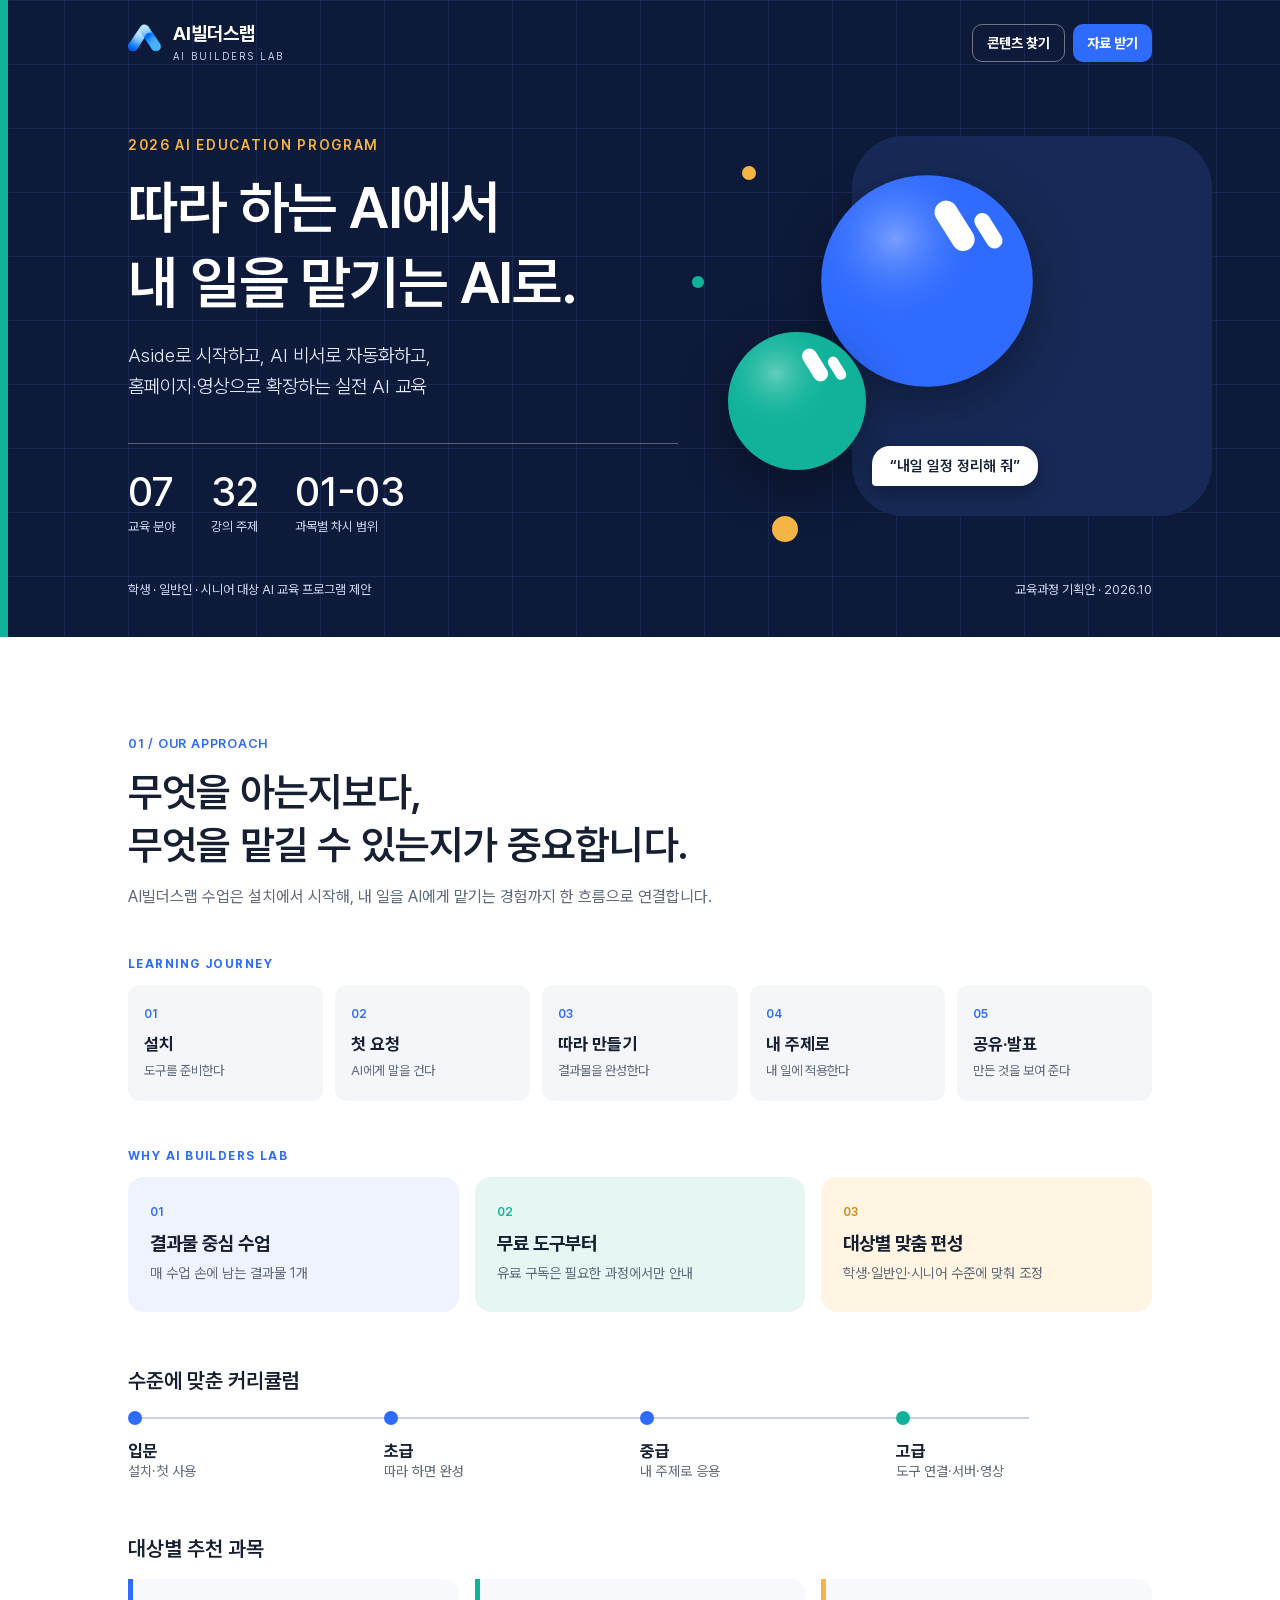
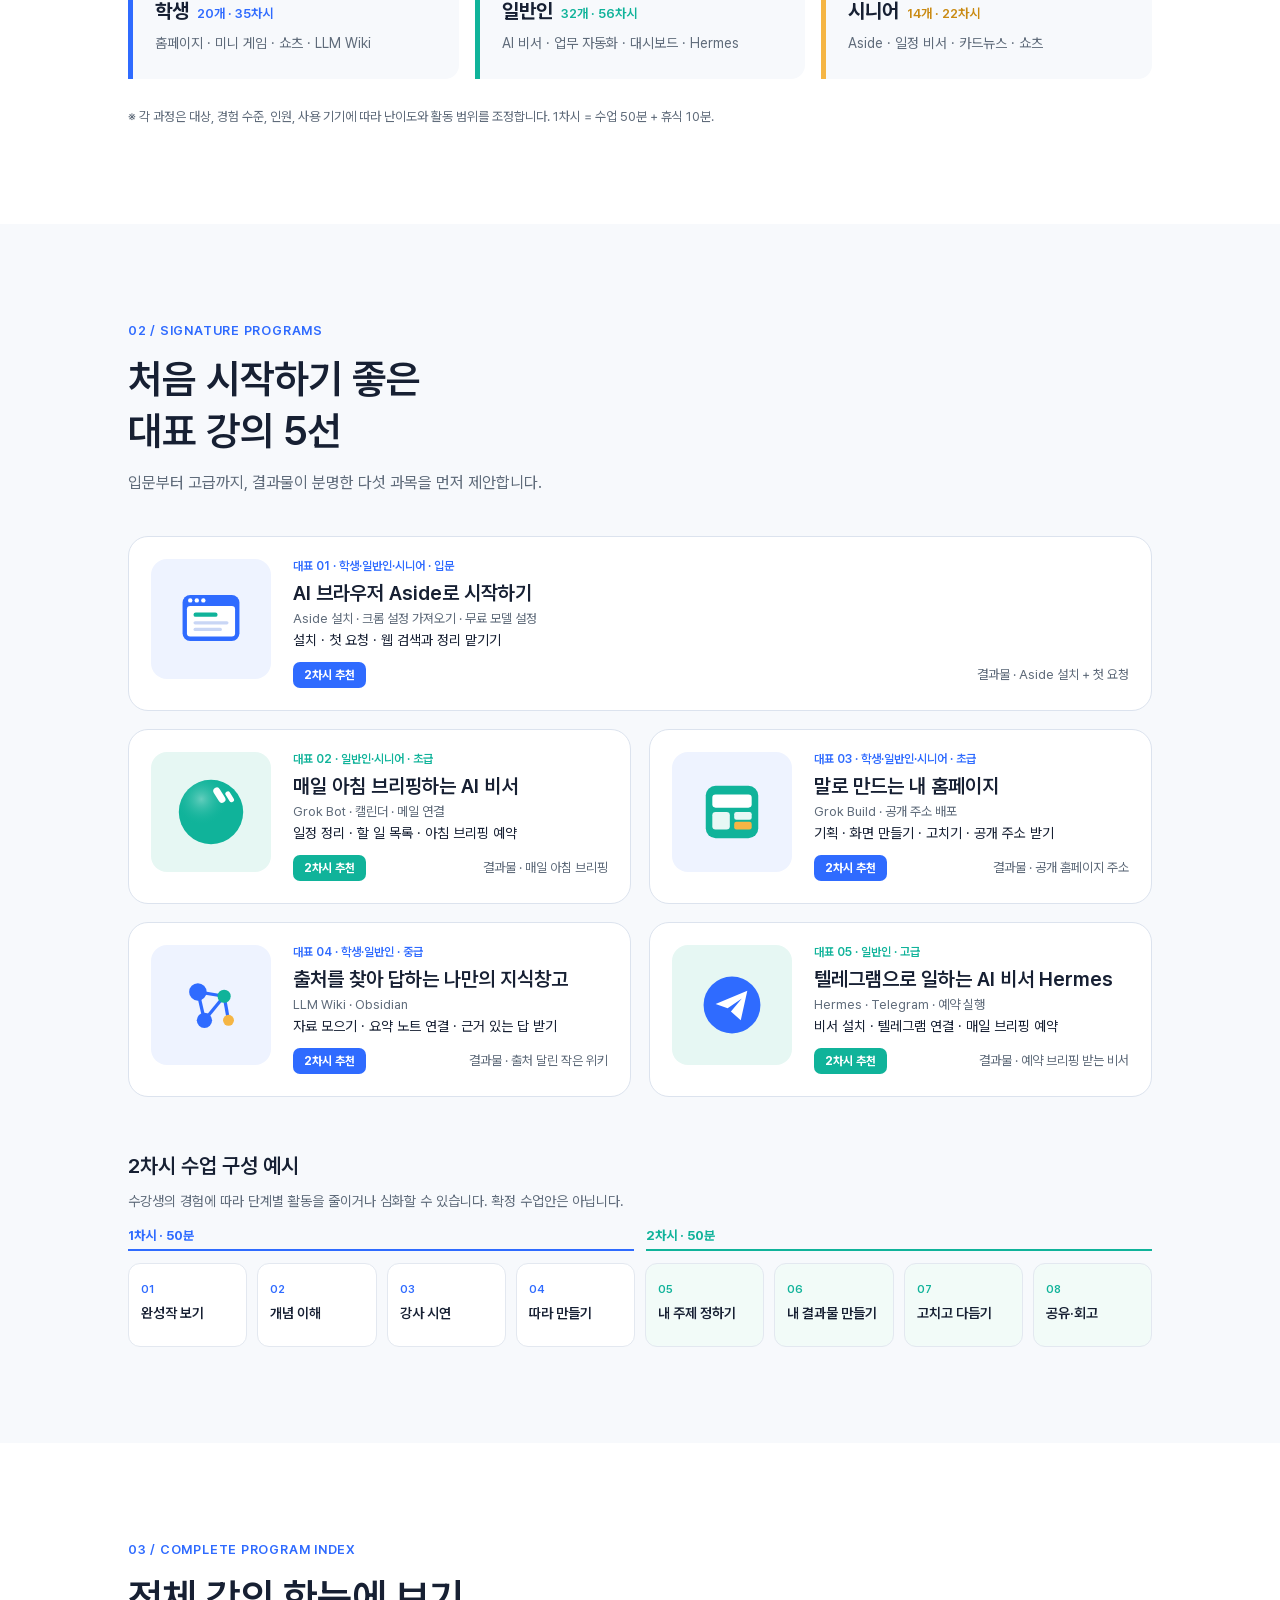
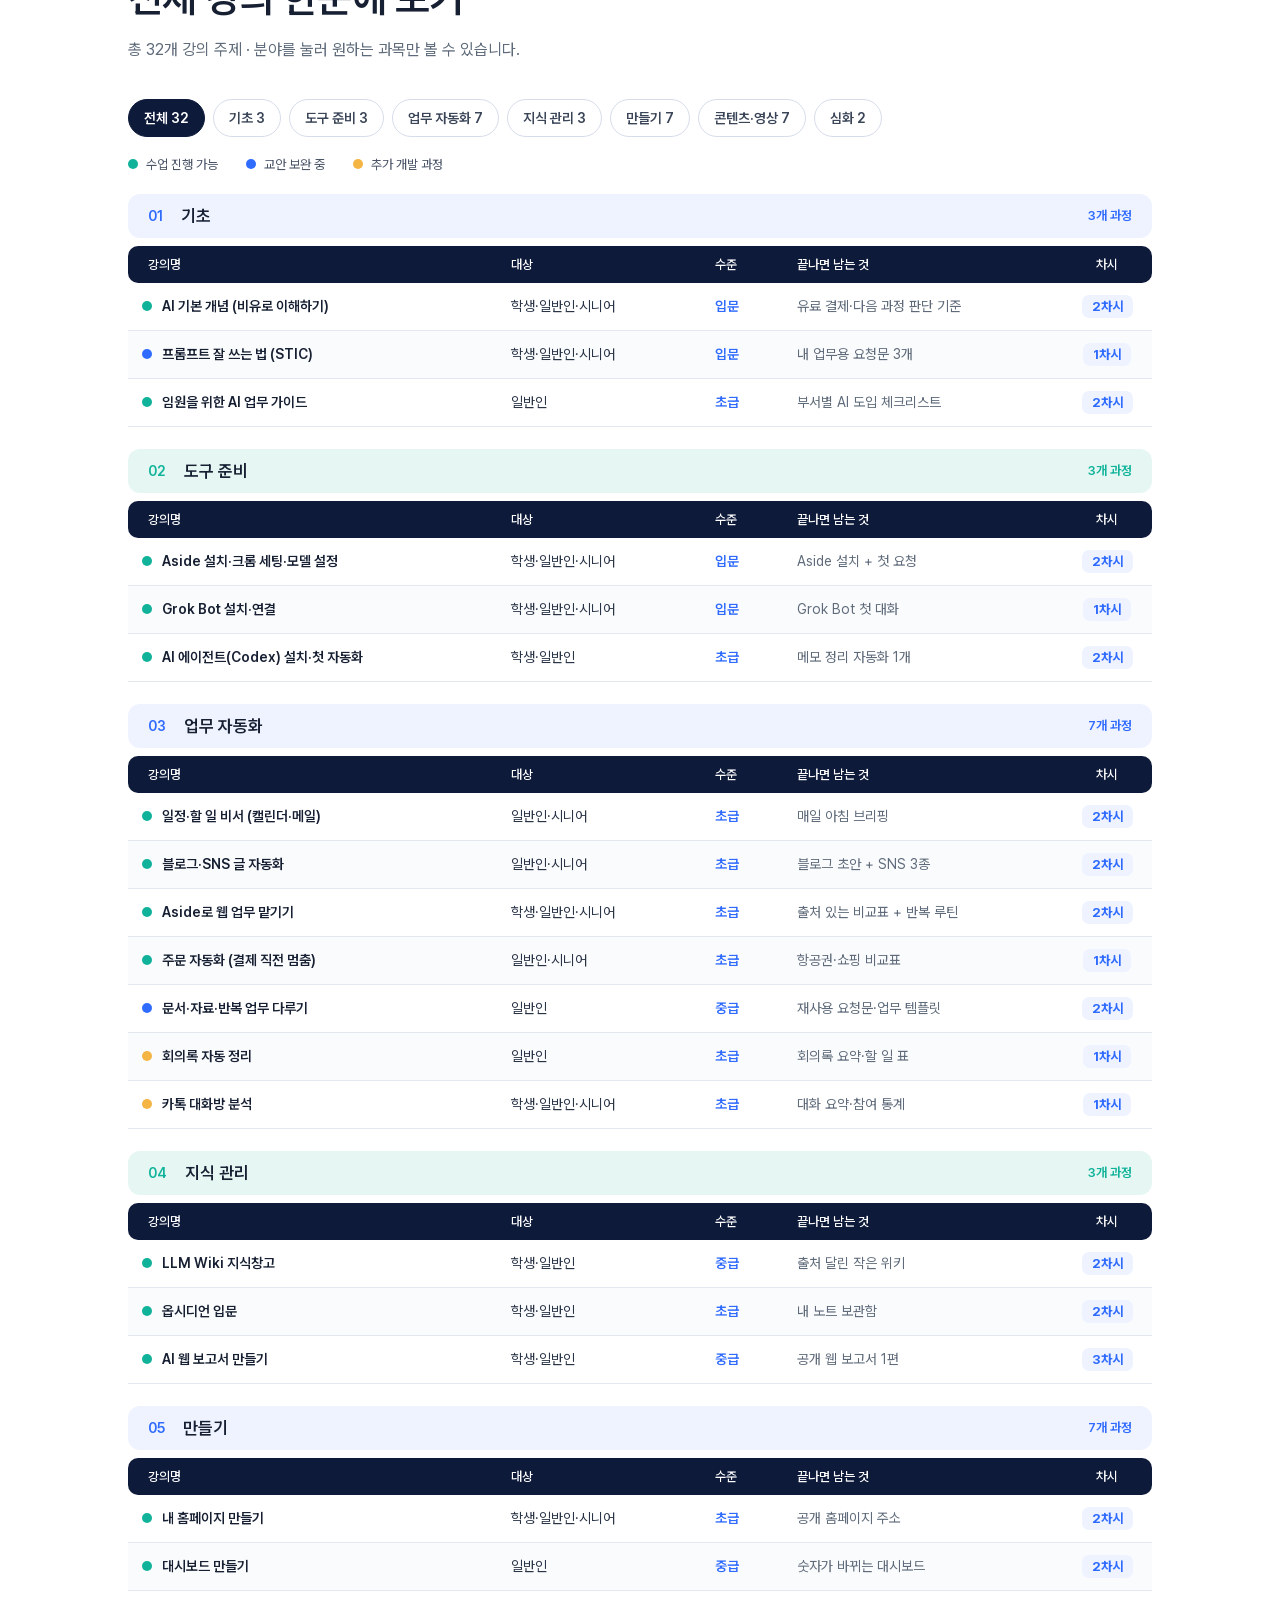
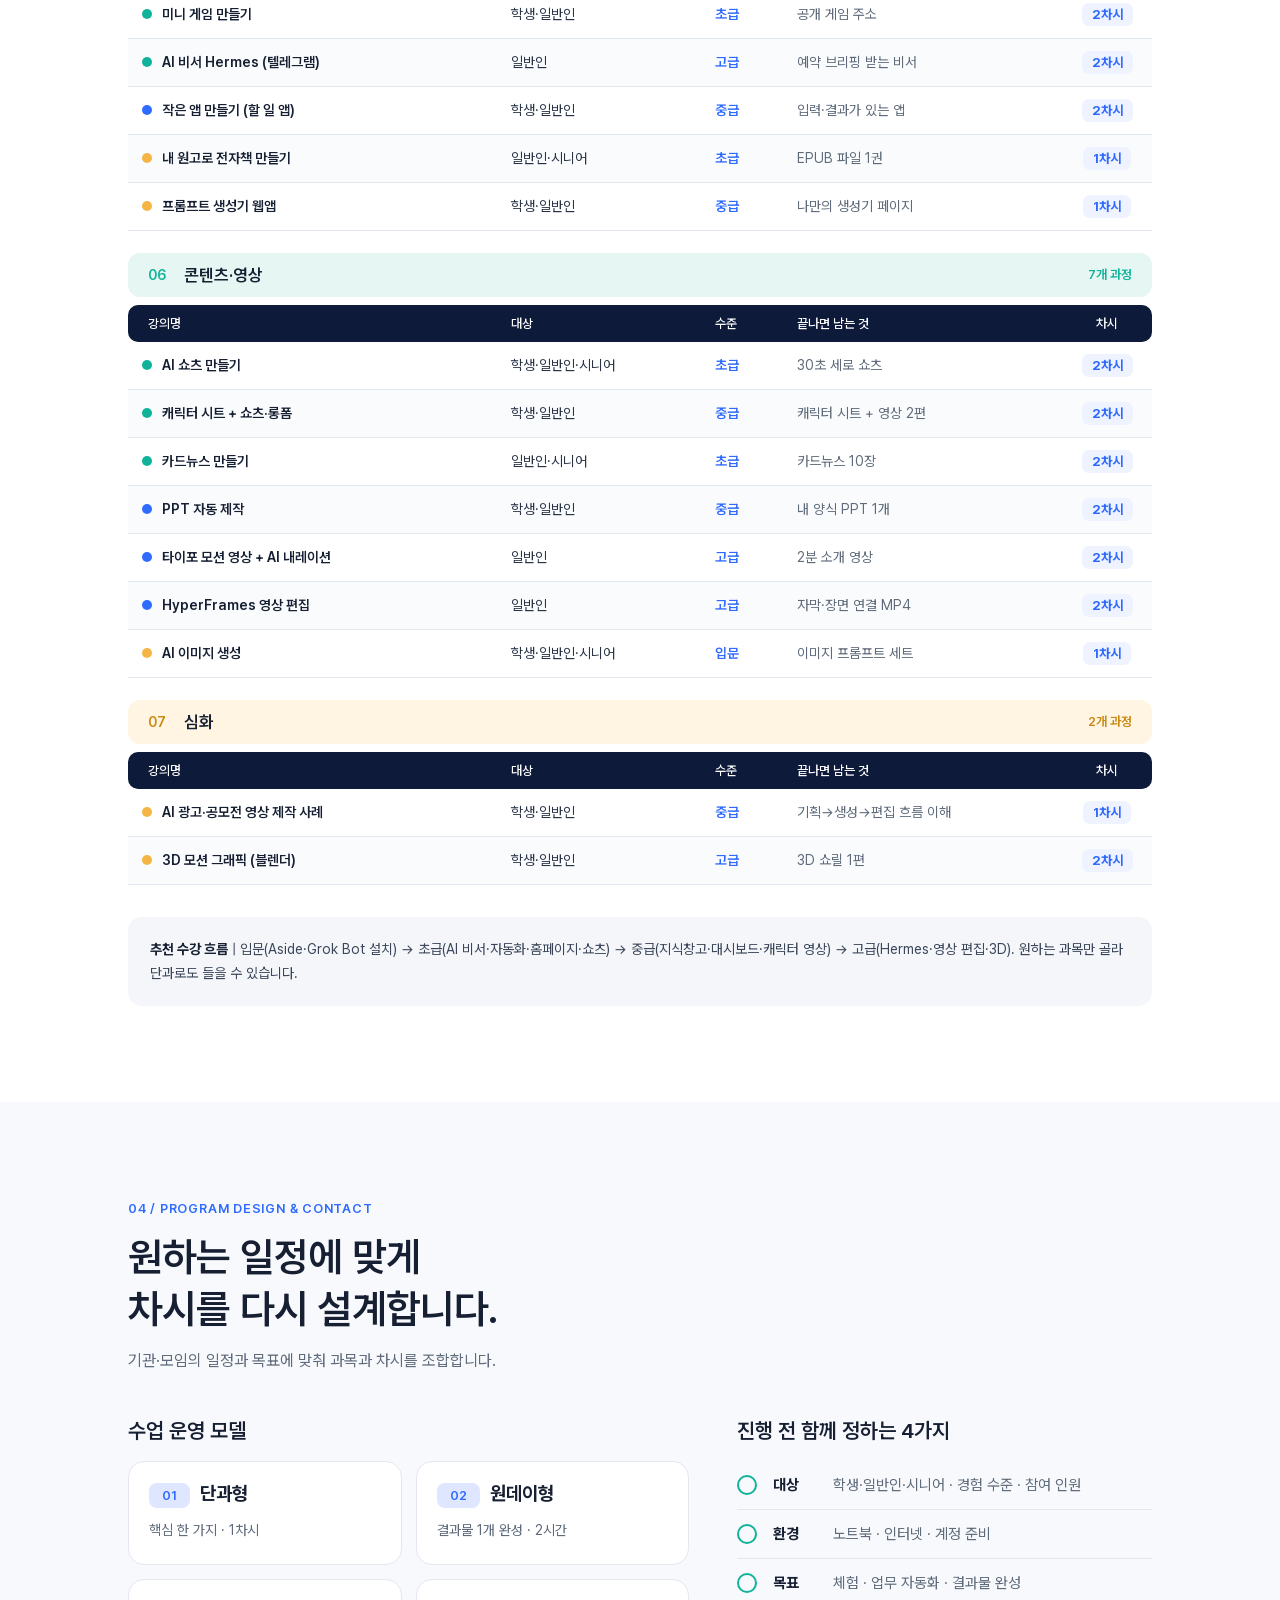
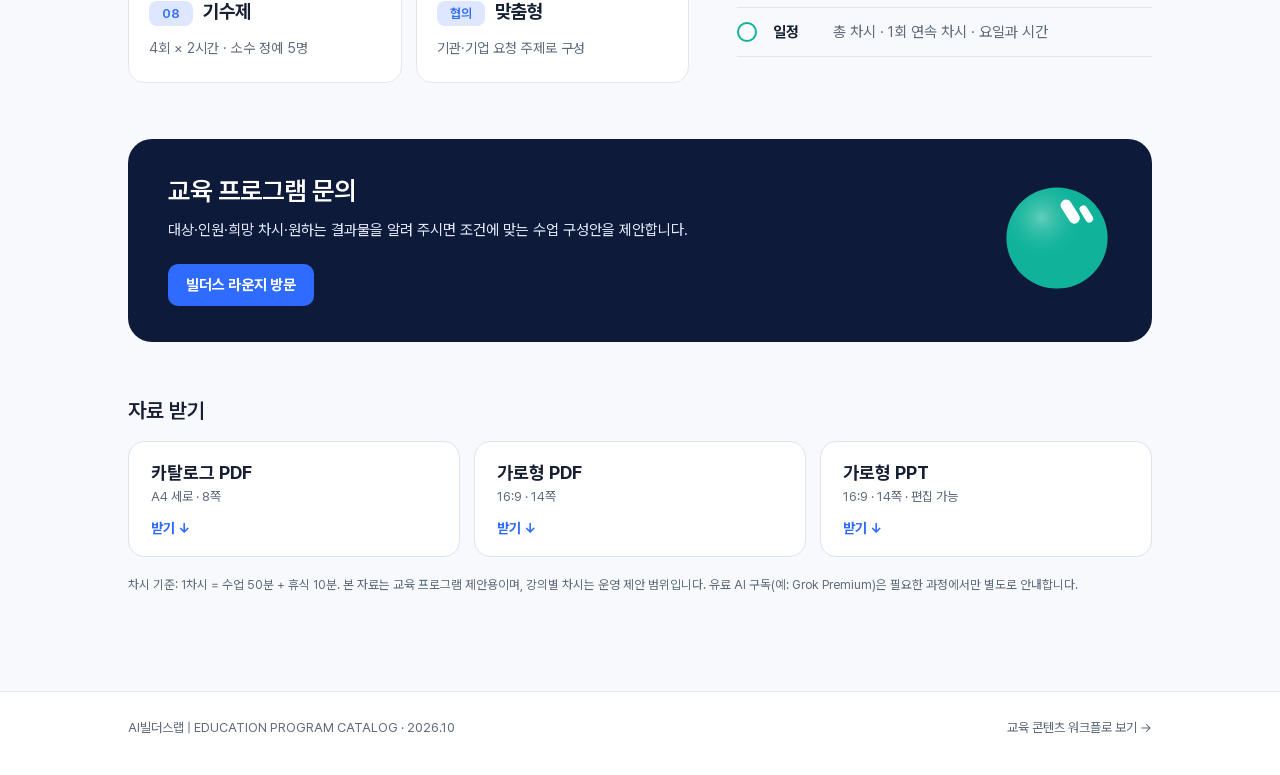
==== catalog/index.html @ ea2b7819 "카탈로그 반응형 페이지와 PDF·PPT 받기 추가" ====
<!doctype html><html lang="ko"><head><meta charset="utf-8"><meta name="viewport" content="width=device-width,initial-scale=1">
<title>AI빌더스랩 교육 프로그램 카탈로그</title>
<meta name="description" content="학생·일반인·시니어 대상 AI 교육 32개 과목. Aside, AI 비서, 업무 자동화, 홈페이지, 영상까지 AI빌더스랩 교육 프로그램을 소개합니다.">
<meta property="og:title" content="AI빌더스랩 교육 프로그램 카탈로그"><meta property="og:description" content="따라 하는 AI에서 내 일을 맡기는 AI로. 32개 강의 주제를 한눈에.">
<meta name="theme-color" content="#0E1A3A"><link rel="stylesheet" href="../fonts/pretendard.css"><style>
:root{--navy:#0E1A3A;--navy2:#172A57;--blue:#2F6BFF;--mint:#10B39A;--yellow:#F5B544;--ink:#172033;--gray:#5F6B7A;--line:#E3E8F0;--bbg:#EEF3FF;--mbg:#E6F7F3;--ybg:#FFF5E2}
*{box-sizing:border-box;margin:0;padding:0}
html{scroll-behavior:smooth}
body{font-family:"Pretendard Variable",Pretendard,-apple-system,sans-serif;color:var(--ink);background:#fff;word-break:keep-all;-webkit-font-smoothing:antialiased}
a{color:inherit;text-decoration:none}ol,ul{list-style:none}
.wrap{max-width:1080px;margin:0 auto;padding:0 28px}
.tbtn{display:inline-flex;align-items:center;height:42px;padding:0 18px;border-radius:10px;background:var(--blue);color:#fff;font-weight:700;font-size:15px;white-space:nowrap}
.tbtn:hover{filter:brightness(1.08)}.tbtn.ghost{background:transparent;border:1px solid rgba(255,255,255,.4)}
/* hero */
.hero{position:relative;overflow:hidden;background:var(--navy);color:#fff;padding:0 0 40px}
.grid-bg{position:absolute;inset:0;background-image:linear-gradient(rgba(80,110,200,.16) 1px,transparent 1px),linear-gradient(90deg,rgba(80,110,200,.16) 1px,transparent 1px);background-size:64px 64px}
.stripe{position:absolute;left:0;top:0;bottom:0;width:8px;background:var(--mint)}
.top{position:relative;max-width:1080px;margin:0 auto;padding:22px 28px;display:flex;justify-content:space-between;align-items:center;gap:12px}
.brand{display:flex;align-items:center;gap:12px}.brand img{height:38px}.brand b{display:block;font-size:19px}.brand small{font-size:10px;letter-spacing:.2em;color:#C8D3F0}
.top-r{display:flex;gap:8px}.top .tbtn{height:38px;font-size:14px;padding:0 14px}
.hero-in{position:relative;max-width:1080px;margin:0 auto;padding:40px 28px 0;display:grid;grid-template-columns:1.1fr .9fr;align-items:center;gap:24px}
.eyebrow{color:var(--yellow);font-size:14px;letter-spacing:.12em;font-weight:600}
.hero h1{font-size:clamp(34px,5.2vw,58px);font-weight:600;line-height:1.28;margin:18px 0 20px;letter-spacing:-.02em}
.sub{font-size:clamp(16px,1.8vw,19px);line-height:1.65;color:#E3E9FA;font-weight:300}
.stats{display:grid;grid-template-columns:repeat(3,auto);gap:36px;margin-top:40px;padding-top:24px;border-top:1px solid rgba(255,255,255,.3);justify-content:start}
.stats b{display:block;font-size:clamp(28px,3.4vw,40px);font-weight:500}.stats span{font-size:13px;color:#C8D3F0}
.art{position:relative;height:420px}
.art .panel{position:absolute;right:-60px;top:10px;width:360px;height:380px;border-radius:52px;background:var(--navy2)}
.bot{position:absolute;filter:drop-shadow(0 16px 24px rgba(0,0,0,.35));animation:float 6s ease-in-out infinite}
.b1{left:110px;top:40px}.b1 svg{width:230px;height:230px}.b2{left:20px;top:200px;animation-delay:-3s}.b2 svg{width:150px;height:150px}
@keyframes float{50%{transform:translateY(-12px)}}
.chat{position:absolute;left:170px;top:320px;background:#fff;color:var(--ink);font-weight:600;font-size:15px;padding:11px 18px;border-radius:18px 18px 18px 4px;box-shadow:0 8px 20px rgba(0,0,0,.3)}
.dot{position:absolute;border-radius:50%}.d1{width:14px;height:14px;background:var(--yellow);left:40px;top:40px}.d2{width:26px;height:26px;background:var(--yellow);left:70px;top:390px}.d3{width:12px;height:12px;background:var(--mint);left:-10px;top:150px}
.hero-foot{position:relative;max-width:1080px;margin:36px auto 0;padding:0 28px;font-size:13px;color:#C8D3F0;display:flex;justify-content:space-between;gap:12px;flex-wrap:wrap}
/* sections */
.sec{padding:96px 0}.sec.alt{background:#F7F9FC}
.kick{font-size:13px;color:var(--blue);font-weight:600;letter-spacing:.06em}
.sec h2{font-size:clamp(28px,3.6vw,40px);font-weight:600;line-height:1.32;margin:14px 0 12px;letter-spacing:-.02em}
.lead{font-size:16px;color:var(--gray);line-height:1.6}.lead.sm{font-size:14px;margin:-6px 0 16px}
.label{font-size:12px;color:var(--blue);letter-spacing:.12em;font-weight:700;margin:48px 0 14px}
.h3{font-size:21px;font-weight:600;margin:56px 0 18px}.h3.first{margin-top:0}
.note{font-size:13px;color:var(--gray);margin-top:28px;line-height:1.6}
.steps{display:grid;grid-template-columns:repeat(5,1fr);gap:12px}
.steps li{background:#F4F6FA;border-radius:12px;padding:18px 16px 22px}.steps em{font-style:normal;font-size:12px;color:var(--blue);font-weight:600}
.steps b{display:block;font-size:17px;margin:12px 0 6px}.steps span{font-size:13px;color:var(--gray)}
.whys{display:grid;grid-template-columns:repeat(3,1fr);gap:16px}
.why{border-radius:16px;padding:24px 22px 30px}.why.blue{background:var(--bbg)}.why.mint{background:var(--mbg)}.why.yellow{background:var(--ybg)}
.why em{font-style:normal;font-size:12px;color:var(--blue);font-weight:600}.why.mint em{color:var(--mint)}.why.yellow em{color:#C98A12}
.why b{display:block;font-size:19px;margin:12px 0 8px}.why span{font-size:14px;color:var(--gray)}
.levels{position:relative;display:grid;grid-template-columns:repeat(4,1fr)}
.levels:before{content:"";position:absolute;left:6px;right:12%;top:6px;height:2px;background:#C7D3EE}
.levels li{position:relative}.levels i{display:block;width:14px;height:14px;border-radius:50%;background:var(--blue);margin-bottom:16px}
.levels li:last-child i{background:var(--mint)}.levels b{display:block;font-size:17px}.levels span{font-size:14px;color:var(--gray)}
.auds{display:grid;grid-template-columns:repeat(3,1fr);gap:16px}
.aud{border-left:5px solid var(--blue);background:#F7F9FC;border-radius:0 14px 14px 0;padding:20px 22px 24px}.aud.mint{border-color:var(--mint)}.aud.yellow{border-color:var(--yellow)}
.aud b{font-size:20px}.aud em{font-style:normal;font-size:13px;color:var(--blue);margin-left:8px;font-weight:600}.aud.mint em{color:var(--mint)}.aud.yellow em{color:#C98A12}
.aud span{display:block;font-size:14px;color:var(--gray);margin-top:10px;line-height:1.55}
.cards{display:grid;grid-template-columns:1fr 1fr;gap:18px;margin-top:40px}
.card{display:flex;gap:22px;background:#fff;border:1px solid #DCE3EE;border-radius:20px;padding:22px}
.card:first-child{grid-column:1/-1}
.ic{flex:0 0 120px;height:120px;border-radius:16px;display:flex;align-items:center;justify-content:center}.ic.blue{background:var(--bbg)}.ic.mint{background:var(--mbg)}
.ic svg{width:70px;height:70px}.cb{flex:1;display:flex;flex-direction:column;min-width:0}
.meta{font-size:12px;color:var(--blue);font-weight:600}.meta.mint{color:var(--mint)}
.card h3{font-size:20px;font-weight:600;margin:8px 0 6px}.tools{font-size:13px;color:var(--gray)}.line{font-size:14px;margin:6px 0 14px}
.cfoot{margin-top:auto;display:flex;justify-content:space-between;align-items:center;gap:10px;flex-wrap:wrap}
.badge{color:#fff;font-size:12px;font-weight:700;padding:6px 11px;border-radius:7px;background:var(--blue)}.badge.mint{background:var(--mint)}.out{font-size:13px;color:var(--gray)}
.halves{display:grid;grid-template-columns:1fr 1fr;gap:12px;margin-bottom:12px}
.halves span{font-size:13px;font-weight:700;color:var(--blue);border-bottom:2px solid var(--blue);padding-bottom:6px}.halves span+span{color:var(--mint);border-color:var(--mint)}
.tiles{display:grid;grid-template-columns:repeat(8,1fr);gap:10px}
.tiles li{background:#fff;border:1px solid var(--line);border-radius:12px;padding:14px 12px;min-height:84px}.tiles li.t2{background:#F2FBF8}
.tiles em{font-style:normal;font-size:11px;color:var(--blue);font-weight:600}.tiles .t2 em{color:var(--mint)}.tiles b{display:block;font-size:14px;margin-top:8px;font-weight:600}
.chips{display:flex;flex-wrap:wrap;gap:8px;margin-top:36px}
.chip{font:inherit;font-size:14px;font-weight:600;height:38px;padding:0 15px;border-radius:999px;border:1px solid #D6DDEA;background:#fff;color:#3A4558;cursor:pointer}
.chip.on{background:var(--navy);border-color:var(--navy);color:#fff}.chip:focus-visible,.tbtn:focus-visible{outline:3px solid var(--mint);outline-offset:2px}
.legend{display:flex;flex-wrap:wrap;gap:8px 28px;font-size:13px;color:#4B5568;margin:20px 0 4px}.legend span{display:flex;align-items:center;gap:8px}
.d{display:inline-block;width:10px;height:10px;border-radius:50%;flex:none}.d.mint{background:var(--mint)}.d.blue{background:var(--blue)}.d.yellow{background:var(--yellow)}
.block{margin-top:22px}.block[hidden]{display:none}
.area{display:flex;align-items:center;gap:18px;border-radius:12px;padding:12px 20px;font-size:17px}
.area.blue{background:var(--bbg)}.area.mint{background:var(--mbg)}.area.yellow{background:var(--ybg)}
.area em{font-style:normal;color:var(--blue);font-size:14px;font-weight:600}.area.mint em{color:var(--mint)}.area.yellow em{color:#C98A12}
.area b{font-weight:600}.area span{margin-left:auto;font-size:13px;color:var(--blue);font-weight:600}.area.mint span{color:var(--mint)}.area.yellow span{color:#C98A12}
table{width:100%;border-collapse:separate;border-spacing:0;margin-top:8px;font-size:14px}
th{background:var(--navy);color:#fff;font-weight:500;text-align:left;padding:11px 14px;font-size:13px}
th:first-child{border-radius:10px 0 0 10px;padding-left:20px;width:36%}th:nth-child(2){width:20%}th:nth-child(3){width:8%}th:last-child{border-radius:0 10px 10px 0}
td{padding:12px 14px;border-bottom:1px solid var(--line);color:#2A3447;vertical-align:middle}
tbody tr:nth-child(even) td{background:#FAFBFD}
td.nm{font-weight:600;color:var(--ink)}td.nm .d{margin-right:10px}td.lvl{color:var(--blue);font-weight:600}td.o{color:var(--gray)}
th.n,td.n{text-align:center;width:90px}td.n span{display:inline-block;padding:4px 10px;border-radius:7px;background:var(--bbg);color:var(--blue);font-weight:700;font-size:13px;white-space:nowrap}
.flowbox{margin-top:32px;background:#F4F6FA;border-radius:14px;padding:20px 22px;font-size:14px;line-height:1.75;color:#3A4558}.flowbox b{color:var(--ink)}
.two{display:grid;grid-template-columns:1.15fr .85fr;gap:48px;margin-top:44px}
.models{display:grid;grid-template-columns:1fr 1fr;gap:14px}
.model{background:#fff;border:1px solid var(--line);border-radius:16px;padding:20px 20px 26px}.model b{font-size:19px;margin-left:10px}
.pill{display:inline-block;background:#DEE7FF;color:var(--blue);font-size:13px;font-weight:600;padding:5px 13px;border-radius:8px}.model p{font-size:14px;color:var(--gray);margin-top:14px}
.checks li{display:flex;align-items:center;gap:16px;padding:14px 0;border-bottom:1px solid var(--line);font-size:15px}
.checks i{flex:none;width:20px;height:20px;border-radius:50%;border:2.5px solid var(--mint)}.checks b{flex:none;width:44px}.checks span{color:var(--gray)}
.contact{position:relative;margin-top:56px;background:var(--navy);color:#fff;border-radius:24px;padding:36px 40px;display:flex;justify-content:space-between;align-items:center;gap:24px}
.contact h3{font-size:26px;font-weight:600}.contact p{font-size:15px;margin:12px 0 22px;color:#E3E9FA;max-width:560px;line-height:1.6}
.cta{display:flex;gap:10px;flex-wrap:wrap}.cbot svg{width:110px;height:110px}
.fine{font-size:12.5px;color:var(--gray);margin-top:18px;line-height:1.6}
.dls{display:grid;grid-template-columns:repeat(3,1fr);gap:14px}
.dl{display:flex;flex-direction:column;gap:6px;background:#fff;border:1px solid #DCE3EE;border-radius:16px;padding:20px 22px}
.dl:hover{border-color:var(--blue);box-shadow:0 6px 18px rgba(47,107,255,.12)}.dl:focus-visible{outline:3px solid var(--mint);outline-offset:2px}
.dl b{font-size:18px}.dl span{font-size:13px;color:var(--gray)}.dl i{font-style:normal;margin-top:10px;font-size:14px;font-weight:700;color:var(--blue)}
.foot{padding:28px 0 40px;border-top:1px solid var(--line);font-size:13px;color:var(--gray)}.foot .wrap{display:flex;justify-content:space-between;gap:12px;flex-wrap:wrap}
@media(max-width:960px){.hero-in{grid-template-columns:1fr}.art{height:300px;max-width:440px;margin:0 auto;width:100%}
.art .panel{right:-20px;width:300px;height:290px}.b1{left:150px;top:10px}.b1 svg{width:180px;height:180px}.b2{left:50px;top:130px}.b2 svg{width:120px;height:120px}.chat{left:150px;top:240px}
.d2{top:270px}.tiles{grid-template-columns:repeat(4,1fr)}.halves{display:none}.two{grid-template-columns:1fr}.steps{grid-template-columns:repeat(3,1fr)}}
@media(max-width:760px){.wrap,.top,.hero-in,.hero-foot{padding-left:20px;padding-right:20px}.sec{padding:64px 0}
.cards,.whys,.auds,.dls{grid-template-columns:1fr}.card{flex-direction:column}.ic{flex-basis:auto;height:110px}
.steps{grid-template-columns:1fr 1fr}.levels{grid-template-columns:1fr 1fr;row-gap:24px}.levels:before{display:none}
.stats{gap:22px}.models{grid-template-columns:1fr}
thead{display:none}table,tbody,tr,td{display:block;width:100%}tr{border:1px solid var(--line);border-radius:12px;padding:12px 14px;margin-top:10px;background:#fff}
tbody tr:nth-child(even) td{background:transparent}td{border:0;padding:3px 0;font-size:14px}td.nm{font-size:16px;padding-bottom:6px}
td[data-k]:before{content:attr(data-k);display:inline-block;width:52px;color:#8B95A5;font-size:12px;font-weight:500}
td.n{text-align:left;width:auto;padding-top:8px}.contact{flex-direction:column;align-items:flex-start;padding:28px 24px}.cbot{display:none}}
@media(max-width:420px){.top-r .ghost{display:none}.brand small{display:none}.steps{grid-template-columns:1fr}.tiles{grid-template-columns:1fr 1fr}.stats{grid-template-columns:repeat(3,auto);gap:16px}
.art{height:260px}.art .panel{width:240px;height:250px}.b1{left:110px}.b1 svg{width:150px;height:150px}.b2{left:20px;top:110px}.b2 svg{width:100px;height:100px}.chat{left:90px;top:210px;font-size:13px}.d2{left:40px;top:240px}}
@media(prefers-reduced-motion:reduce){.bot{animation:none}html{scroll-behavior:auto}}
</style></head><body>
<header class="hero"><div class="grid-bg" aria-hidden="true"></div><div class="stripe"></div>
<nav class="top"><a class="brand" href="../"><img src="bl-symbol.png" alt=""><span><b>AI빌더스랩</b><small>AI BUILDERS LAB</small></span></a>
<div class="top-r"><a class="tbtn ghost" href="../">콘텐츠 찾기</a><a class="tbtn" href="#downloads">자료 받기</a></div></nav>
<div class="hero-in"><div class="hero-txt"><p class="eyebrow">2026 AI EDUCATION PROGRAM</p>
<h1>따라 하는 AI에서<br>내 일을 맡기는 AI로.</h1>
<p class="sub">Aside로 시작하고, AI 비서로 자동화하고,<br>홈페이지·영상으로 확장하는 실전 AI 교육</p>
<div class="stats"><div><b>07</b><span>교육 분야</span></div><div><b>32</b><span>강의 주제</span></div><div><b>01-03</b><span>과목별 차시 범위</span></div></div></div>
<div class="art" aria-hidden="true"><div class="panel"></div><div class="bot b1"><svg class="grok" width="230" height="230" viewBox="0 0 100 100"><defs><radialGradient id="g72061" cx="35%" cy="30%" r="75%"><stop offset="0" stop-color="#fff" stop-opacity=".35"/><stop offset=".55" stop-color="#2F6BFF" stop-opacity="0"/></radialGradient></defs><circle cx="50" cy="50" r="46" fill="#2F6BFF"/><circle cx="50" cy="50" r="46" fill="url(#g72061)"/><rect x="57" y="14" width="10" height="24" rx="5" fill="#fff" transform="rotate(-32 62 26)"/><rect x="73" y="20" width="7" height="17" rx="3.5" fill="#fff" transform="rotate(-32 76 28)"/></svg></div><div class="bot b2"><svg class="grok" width="150" height="150" viewBox="0 0 100 100"><defs><radialGradient id="g60827" cx="35%" cy="30%" r="75%"><stop offset="0" stop-color="#fff" stop-opacity=".35"/><stop offset=".55" stop-color="#10B39A" stop-opacity="0"/></radialGradient></defs><circle cx="50" cy="50" r="46" fill="#10B39A"/><circle cx="50" cy="50" r="46" fill="url(#g60827)"/><rect x="57" y="14" width="10" height="24" rx="5" fill="#fff" transform="rotate(-32 62 26)"/><rect x="73" y="20" width="7" height="17" rx="3.5" fill="#fff" transform="rotate(-32 76 28)"/></svg></div>
<div class="chat">“내일 일정 정리해 줘”</div><span class="dot d1"></span><span class="dot d2"></span><span class="dot d3"></span></div></div>
<p class="hero-foot">학생 · 일반인 · 시니어 대상 AI 교육 프로그램 제안 <span>교육과정 기획안 · 2026.10</span></p></header><main><section class="sec " id="s01"><div class="wrap"><div class="sec-h"><span class="kick">01 / OUR APPROACH</span><h2>무엇을 아는지보다,<br>무엇을 맡길 수 있는지가 중요합니다.</h2><p class="lead">AI빌더스랩 수업은 설치에서 시작해, 내 일을 AI에게 맡기는 경험까지 한 흐름으로 연결합니다.</p></div><p class="label">LEARNING JOURNEY</p><ol class="steps"><li><em>01</em><b>설치</b><span>도구를 준비한다</span></li><li><em>02</em><b>첫 요청</b><span>AI에게 말을 건다</span></li><li><em>03</em><b>따라 만들기</b><span>결과물을 완성한다</span></li><li><em>04</em><b>내 주제로</b><span>내 일에 적용한다</span></li><li><em>05</em><b>공유·발표</b><span>만든 것을 보여 준다</span></li></ol><p class="label">WHY AI BUILDERS LAB</p><div class="whys"><div class="why blue"><em>01</em><b>결과물 중심 수업</b><span>매 수업 손에 남는 결과물 1개</span></div><div class="why mint"><em>02</em><b>무료 도구부터</b><span>유료 구독은 필요한 과정에서만 안내</span></div><div class="why yellow"><em>03</em><b>대상별 맞춤 편성</b><span>학생·일반인·시니어 수준에 맞춰 조정</span></div></div><h3 class="h3">수준에 맞춘 커리큘럼</h3><ol class="levels"><li><i></i><b>입문</b><span>설치·첫 사용</span></li><li><i></i><b>초급</b><span>따라 하면 완성</span></li><li><i></i><b>중급</b><span>내 주제로 응용</span></li><li><i></i><b>고급</b><span>도구 연결·서버·영상</span></li></ol><h3 class="h3">대상별 추천 과목</h3><div class="auds"><div class="aud blue"><b>학생</b><em>20개 · 35차시</em><span>홈페이지 · 미니 게임 · 쇼츠 · LLM Wiki</span></div><div class="aud mint"><b>일반인</b><em>32개 · 56차시</em><span>AI 비서 · 업무 자동화 · 대시보드 · Hermes</span></div><div class="aud yellow"><b>시니어</b><em>14개 · 22차시</em><span>Aside · 일정 비서 · 카드뉴스 · 쇼츠</span></div></div><p class="note">※ 각 과정은 대상, 경험 수준, 인원, 사용 기기에 따라 난이도와 활동 범위를 조정합니다. 1차시 = 수업 50분 + 휴식 10분.</p></div></section><section class="sec alt" id="s02"><div class="wrap"><div class="sec-h"><span class="kick">02 / SIGNATURE PROGRAMS</span><h2>처음 시작하기 좋은<br>대표 강의 5선</h2><p class="lead">입문부터 고급까지, 결과물이 분명한 다섯 과목을 먼저 제안합니다.</p></div><div class="cards"><article class="card"><div class="ic blue"><svg viewBox="0 0 64 64"><rect x="6" y="10" width="52" height="42" rx="7" fill="#2F6BFF"/><rect x="10" y="20" width="44" height="28" rx="3" fill="#fff"/><circle cx="13" cy="15" r="2" fill="#fff"/><circle cx="19" cy="15" r="2" fill="#fff"/><circle cx="25" cy="15" r="2" fill="#fff"/><rect x="16" y="26" width="22" height="4" rx="2" fill="#10B39A"/><rect x="16" y="34" width="32" height="3" rx="1.5" fill="#C9D6F5"/><rect x="16" y="40" width="26" height="3" rx="1.5" fill="#C9D6F5"/></svg></div><div class="cb"><p class="meta blue">대표 01 · 학생·일반인·시니어 · 입문</p><h3>AI 브라우저 Aside로 시작하기</h3><p class="tools">Aside 설치 · 크롬 설정 가져오기 · 무료 모델 설정</p><p class="line">설치 · 첫 요청 · 웹 검색과 정리 맡기기</p><div class="cfoot"><span class="badge blue">2차시 추천</span><span class="out">결과물 · Aside 설치 + 첫 요청</span></div></div></article><article class="card"><div class="ic mint"><svg class="grok" width="70" height="70" viewBox="0 0 100 100"><defs><radialGradient id="g22708" cx="35%" cy="30%" r="75%"><stop offset="0" stop-color="#fff" stop-opacity=".35"/><stop offset=".55" stop-color="#10B39A" stop-opacity="0"/></radialGradient></defs><circle cx="50" cy="50" r="46" fill="#10B39A"/><circle cx="50" cy="50" r="46" fill="url(#g22708)"/><rect x="57" y="14" width="10" height="24" rx="5" fill="#fff" transform="rotate(-32 62 26)"/><rect x="73" y="20" width="7" height="17" rx="3.5" fill="#fff" transform="rotate(-32 76 28)"/></svg></div><div class="cb"><p class="meta mint">대표 02 · 일반인·시니어 · 초급</p><h3>매일 아침 브리핑하는 AI 비서</h3><p class="tools">Grok Bot · 캘린더 · 메일 연결</p><p class="line">일정 정리 · 할 일 목록 · 아침 브리핑 예약</p><div class="cfoot"><span class="badge mint">2차시 추천</span><span class="out">결과물 · 매일 아침 브리핑</span></div></div></article><article class="card"><div class="ic blue"><svg viewBox="0 0 64 64"><rect x="8" y="8" width="48" height="48" rx="9" fill="#10B39A"/><rect x="14" y="16" width="36" height="12" rx="3" fill="#fff"/><rect x="14" y="32" width="16" height="16" rx="3" fill="#fff" opacity=".9"/><rect x="34" y="32" width="16" height="7" rx="2" fill="#fff" opacity=".9"/><rect x="34" y="41" width="16" height="7" rx="2" fill="#F5B544"/></svg></div><div class="cb"><p class="meta blue">대표 03 · 학생·일반인·시니어 · 초급</p><h3>말로 만드는 내 홈페이지</h3><p class="tools">Grok Build · 공개 주소 배포</p><p class="line">기획 · 화면 만들기 · 고치기 · 공개 주소 받기</p><div class="cfoot"><span class="badge blue">2차시 추천</span><span class="out">결과물 · 공개 홈페이지 주소</span></div></div></article><article class="card"><div class="ic blue"><svg viewBox="0 0 64 64"><line x1="20" y1="20" x2="44" y2="24" stroke="#2F6BFF" stroke-width="3"/><line x1="20" y1="20" x2="26" y2="46" stroke="#2F6BFF" stroke-width="3"/><line x1="44" y1="24" x2="26" y2="46" stroke="#2F6BFF" stroke-width="3"/><line x1="44" y1="24" x2="48" y2="46" stroke="#2F6BFF" stroke-width="3"/><circle cx="20" cy="20" r="8" fill="#2F6BFF"/><circle cx="44" cy="24" r="6" fill="#10B39A"/><circle cx="26" cy="46" r="7" fill="#2F6BFF"/><circle cx="48" cy="46" r="5" fill="#F5B544"/></svg></div><div class="cb"><p class="meta blue">대표 04 · 학생·일반인 · 중급</p><h3>출처를 찾아 답하는 나만의 지식창고</h3><p class="tools">LLM Wiki · Obsidian</p><p class="line">자료 모으기 · 요약 노트 연결 · 근거 있는 답 받기</p><div class="cfoot"><span class="badge blue">2차시 추천</span><span class="out">결과물 · 출처 달린 작은 위키</span></div></div></article><article class="card"><div class="ic mint"><svg viewBox="0 0 64 64"><circle cx="32" cy="32" r="26" fill="#2F6BFF"/><path d="M17 31 L46 19 L40 46 L31 38 L41 26 L28 35 Z" fill="#fff"/></svg></div><div class="cb"><p class="meta mint">대표 05 · 일반인 · 고급</p><h3>텔레그램으로 일하는 AI 비서 Hermes</h3><p class="tools">Hermes · Telegram · 예약 실행</p><p class="line">비서 설치 · 텔레그램 연결 · 매일 브리핑 예약</p><div class="cfoot"><span class="badge mint">2차시 추천</span><span class="out">결과물 · 예약 브리핑 받는 비서</span></div></div></article></div><h3 class="h3">2차시 수업 구성 예시</h3><p class="lead sm">수강생의 경험에 따라 단계별 활동을 줄이거나 심화할 수 있습니다. 확정 수업안은 아닙니다.</p><div class="halves"><span>1차시 · 50분</span><span>2차시 · 50분</span></div><ol class="tiles"><li class="t1"><em>01</em><b>완성작 보기</b></li><li class="t1"><em>02</em><b>개념 이해</b></li><li class="t1"><em>03</em><b>강사 시연</b></li><li class="t1"><em>04</em><b>따라 만들기</b></li><li class="t2"><em>05</em><b>내 주제 정하기</b></li><li class="t2"><em>06</em><b>내 결과물 만들기</b></li><li class="t2"><em>07</em><b>고치고 다듬기</b></li><li class="t2"><em>08</em><b>공유·회고</b></li></ol></div></section><section class="sec " id="s03"><div class="wrap"><div class="sec-h"><span class="kick">03 / COMPLETE PROGRAM INDEX</span><h2>전체 강의 한눈에 보기</h2><p class="lead">총 32개 강의 주제 · 분야를 눌러 원하는 과목만 볼 수 있습니다.</p></div><div class="chips" role="group" aria-label="분야 선택"><button type="button" class="chip on" data-area="all">전체 32</button><button type="button" class="chip" data-area="기초">기초 3</button><button type="button" class="chip" data-area="도구 준비">도구 준비 3</button><button type="button" class="chip" data-area="업무 자동화">업무 자동화 7</button><button type="button" class="chip" data-area="지식 관리">지식 관리 3</button><button type="button" class="chip" data-area="만들기">만들기 7</button><button type="button" class="chip" data-area="콘텐츠·영상">콘텐츠·영상 7</button><button type="button" class="chip" data-area="심화">심화 2</button></div><div class="legend"><span><i class="d mint"></i>수업 진행 가능</span><span><i class="d blue"></i>교안 보완 중</span><span><i class="d yellow"></i>추가 개발 과정</span></div><div class="block" data-area="기초"><div class="area blue"><em>01</em><b>기초</b><span>3개 과정</span></div><table><thead><tr><th>강의명</th><th>대상</th><th>수준</th><th>끝나면 남는 것</th><th class="n">차시</th></tr></thead><tbody><tr><td class="nm"><i class="d mint"></i>AI 기본 개념 (비유로 이해하기)</td><td data-k="대상">학생·일반인·시니어</td><td data-k="수준" class="lvl">입문</td><td data-k="결과물" class="o">유료 결제·다음 과정 판단 기준</td><td class="n"><span>2차시</span></td></tr><tr><td class="nm"><i class="d blue"></i>프롬프트 잘 쓰는 법 (STIC)</td><td data-k="대상">학생·일반인·시니어</td><td data-k="수준" class="lvl">입문</td><td data-k="결과물" class="o">내 업무용 요청문 3개</td><td class="n"><span>1차시</span></td></tr><tr><td class="nm"><i class="d mint"></i>임원을 위한 AI 업무 가이드</td><td data-k="대상">일반인</td><td data-k="수준" class="lvl">초급</td><td data-k="결과물" class="o">부서별 AI 도입 체크리스트</td><td class="n"><span>2차시</span></td></tr></tbody></table></div><div class="block" data-area="도구 준비"><div class="area mint"><em>02</em><b>도구 준비</b><span>3개 과정</span></div><table><thead><tr><th>강의명</th><th>대상</th><th>수준</th><th>끝나면 남는 것</th><th class="n">차시</th></tr></thead><tbody><tr><td class="nm"><i class="d mint"></i>Aside 설치·크롬 세팅·모델 설정</td><td data-k="대상">학생·일반인·시니어</td><td data-k="수준" class="lvl">입문</td><td data-k="결과물" class="o">Aside 설치 + 첫 요청</td><td class="n"><span>2차시</span></td></tr><tr><td class="nm"><i class="d mint"></i>Grok Bot 설치·연결</td><td data-k="대상">학생·일반인·시니어</td><td data-k="수준" class="lvl">입문</td><td data-k="결과물" class="o">Grok Bot 첫 대화</td><td class="n"><span>1차시</span></td></tr><tr><td class="nm"><i class="d mint"></i>AI 에이전트(Codex) 설치·첫 자동화</td><td data-k="대상">학생·일반인</td><td data-k="수준" class="lvl">초급</td><td data-k="결과물" class="o">메모 정리 자동화 1개</td><td class="n"><span>2차시</span></td></tr></tbody></table></div><div class="block" data-area="업무 자동화"><div class="area blue"><em>03</em><b>업무 자동화</b><span>7개 과정</span></div><table><thead><tr><th>강의명</th><th>대상</th><th>수준</th><th>끝나면 남는 것</th><th class="n">차시</th></tr></thead><tbody><tr><td class="nm"><i class="d mint"></i>일정·할 일 비서 (캘린더·메일)</td><td data-k="대상">일반인·시니어</td><td data-k="수준" class="lvl">초급</td><td data-k="결과물" class="o">매일 아침 브리핑</td><td class="n"><span>2차시</span></td></tr><tr><td class="nm"><i class="d mint"></i>블로그·SNS 글 자동화</td><td data-k="대상">일반인·시니어</td><td data-k="수준" class="lvl">초급</td><td data-k="결과물" class="o">블로그 초안 + SNS 3종</td><td class="n"><span>2차시</span></td></tr><tr><td class="nm"><i class="d mint"></i>Aside로 웹 업무 맡기기</td><td data-k="대상">학생·일반인·시니어</td><td data-k="수준" class="lvl">초급</td><td data-k="결과물" class="o">출처 있는 비교표 + 반복 루틴</td><td class="n"><span>2차시</span></td></tr><tr><td class="nm"><i class="d mint"></i>주문 자동화 (결제 직전 멈춤)</td><td data-k="대상">일반인·시니어</td><td data-k="수준" class="lvl">초급</td><td data-k="결과물" class="o">항공권·쇼핑 비교표</td><td class="n"><span>1차시</span></td></tr><tr><td class="nm"><i class="d blue"></i>문서·자료·반복 업무 다루기</td><td data-k="대상">일반인</td><td data-k="수준" class="lvl">중급</td><td data-k="결과물" class="o">재사용 요청문·업무 템플릿</td><td class="n"><span>2차시</span></td></tr><tr><td class="nm"><i class="d yellow"></i>회의록 자동 정리</td><td data-k="대상">일반인</td><td data-k="수준" class="lvl">초급</td><td data-k="결과물" class="o">회의록 요약·할 일 표</td><td class="n"><span>1차시</span></td></tr><tr><td class="nm"><i class="d yellow"></i>카톡 대화방 분석</td><td data-k="대상">학생·일반인·시니어</td><td data-k="수준" class="lvl">초급</td><td data-k="결과물" class="o">대화 요약·참여 통계</td><td class="n"><span>1차시</span></td></tr></tbody></table></div><div class="block" data-area="지식 관리"><div class="area mint"><em>04</em><b>지식 관리</b><span>3개 과정</span></div><table><thead><tr><th>강의명</th><th>대상</th><th>수준</th><th>끝나면 남는 것</th><th class="n">차시</th></tr></thead><tbody><tr><td class="nm"><i class="d mint"></i>LLM Wiki 지식창고</td><td data-k="대상">학생·일반인</td><td data-k="수준" class="lvl">중급</td><td data-k="결과물" class="o">출처 달린 작은 위키</td><td class="n"><span>2차시</span></td></tr><tr><td class="nm"><i class="d mint"></i>옵시디언 입문</td><td data-k="대상">학생·일반인</td><td data-k="수준" class="lvl">초급</td><td data-k="결과물" class="o">내 노트 보관함</td><td class="n"><span>2차시</span></td></tr><tr><td class="nm"><i class="d mint"></i>AI 웹 보고서 만들기</td><td data-k="대상">학생·일반인</td><td data-k="수준" class="lvl">중급</td><td data-k="결과물" class="o">공개 웹 보고서 1편</td><td class="n"><span>3차시</span></td></tr></tbody></table></div><div class="block" data-area="만들기"><div class="area blue"><em>05</em><b>만들기</b><span>7개 과정</span></div><table><thead><tr><th>강의명</th><th>대상</th><th>수준</th><th>끝나면 남는 것</th><th class="n">차시</th></tr></thead><tbody><tr><td class="nm"><i class="d mint"></i>내 홈페이지 만들기</td><td data-k="대상">학생·일반인·시니어</td><td data-k="수준" class="lvl">초급</td><td data-k="결과물" class="o">공개 홈페이지 주소</td><td class="n"><span>2차시</span></td></tr><tr><td class="nm"><i class="d mint"></i>대시보드 만들기</td><td data-k="대상">일반인</td><td data-k="수준" class="lvl">중급</td><td data-k="결과물" class="o">숫자가 바뀌는 대시보드</td><td class="n"><span>2차시</span></td></tr><tr><td class="nm"><i class="d mint"></i>미니 게임 만들기</td><td data-k="대상">학생·일반인</td><td data-k="수준" class="lvl">초급</td><td data-k="결과물" class="o">공개 게임 주소</td><td class="n"><span>2차시</span></td></tr><tr><td class="nm"><i class="d mint"></i>AI 비서 Hermes (텔레그램)</td><td data-k="대상">일반인</td><td data-k="수준" class="lvl">고급</td><td data-k="결과물" class="o">예약 브리핑 받는 비서</td><td class="n"><span>2차시</span></td></tr><tr><td class="nm"><i class="d blue"></i>작은 앱 만들기 (할 일 앱)</td><td data-k="대상">학생·일반인</td><td data-k="수준" class="lvl">중급</td><td data-k="결과물" class="o">입력·결과가 있는 앱</td><td class="n"><span>2차시</span></td></tr><tr><td class="nm"><i class="d yellow"></i>내 원고로 전자책 만들기</td><td data-k="대상">일반인·시니어</td><td data-k="수준" class="lvl">초급</td><td data-k="결과물" class="o">EPUB 파일 1권</td><td class="n"><span>1차시</span></td></tr><tr><td class="nm"><i class="d yellow"></i>프롬프트 생성기 웹앱</td><td data-k="대상">학생·일반인</td><td data-k="수준" class="lvl">중급</td><td data-k="결과물" class="o">나만의 생성기 페이지</td><td class="n"><span>1차시</span></td></tr></tbody></table></div><div class="block" data-area="콘텐츠·영상"><div class="area mint"><em>06</em><b>콘텐츠·영상</b><span>7개 과정</span></div><table><thead><tr><th>강의명</th><th>대상</th><th>수준</th><th>끝나면 남는 것</th><th class="n">차시</th></tr></thead><tbody><tr><td class="nm"><i class="d mint"></i>AI 쇼츠 만들기</td><td data-k="대상">학생·일반인·시니어</td><td data-k="수준" class="lvl">초급</td><td data-k="결과물" class="o">30초 세로 쇼츠</td><td class="n"><span>2차시</span></td></tr><tr><td class="nm"><i class="d mint"></i>캐릭터 시트 + 쇼츠·롱폼</td><td data-k="대상">학생·일반인</td><td data-k="수준" class="lvl">중급</td><td data-k="결과물" class="o">캐릭터 시트 + 영상 2편</td><td class="n"><span>2차시</span></td></tr><tr><td class="nm"><i class="d mint"></i>카드뉴스 만들기</td><td data-k="대상">일반인·시니어</td><td data-k="수준" class="lvl">초급</td><td data-k="결과물" class="o">카드뉴스 10장</td><td class="n"><span>2차시</span></td></tr><tr><td class="nm"><i class="d blue"></i>PPT 자동 제작</td><td data-k="대상">학생·일반인</td><td data-k="수준" class="lvl">중급</td><td data-k="결과물" class="o">내 양식 PPT 1개</td><td class="n"><span>2차시</span></td></tr><tr><td class="nm"><i class="d blue"></i>타이포 모션 영상 + AI 내레이션</td><td data-k="대상">일반인</td><td data-k="수준" class="lvl">고급</td><td data-k="결과물" class="o">2분 소개 영상</td><td class="n"><span>2차시</span></td></tr><tr><td class="nm"><i class="d blue"></i>HyperFrames 영상 편집</td><td data-k="대상">일반인</td><td data-k="수준" class="lvl">고급</td><td data-k="결과물" class="o">자막·장면 연결 MP4</td><td class="n"><span>2차시</span></td></tr><tr><td class="nm"><i class="d yellow"></i>AI 이미지 생성</td><td data-k="대상">학생·일반인·시니어</td><td data-k="수준" class="lvl">입문</td><td data-k="결과물" class="o">이미지 프롬프트 세트</td><td class="n"><span>1차시</span></td></tr></tbody></table></div><div class="block" data-area="심화"><div class="area yellow"><em>07</em><b>심화</b><span>2개 과정</span></div><table><thead><tr><th>강의명</th><th>대상</th><th>수준</th><th>끝나면 남는 것</th><th class="n">차시</th></tr></thead><tbody><tr><td class="nm"><i class="d yellow"></i>AI 광고·공모전 영상 제작 사례</td><td data-k="대상">학생·일반인</td><td data-k="수준" class="lvl">중급</td><td data-k="결과물" class="o">기획→생성→편집 흐름 이해</td><td class="n"><span>1차시</span></td></tr><tr><td class="nm"><i class="d yellow"></i>3D 모션 그래픽 (블렌더)</td><td data-k="대상">학생·일반인</td><td data-k="수준" class="lvl">고급</td><td data-k="결과물" class="o">3D 쇼릴 1편</td><td class="n"><span>2차시</span></td></tr></tbody></table></div><div class="flowbox"><b>추천 수강 흐름</b> | 입문(Aside·Grok Bot 설치) → 초급(AI 비서·자동화·홈페이지·쇼츠) → 중급(지식창고·대시보드·캐릭터 영상) → 고급(Hermes·영상 편집·3D). 원하는 과목만 골라 단과로도 들을 수 있습니다.</div></div></section><section class="sec alt" id="s04"><div class="wrap"><div class="sec-h"><span class="kick">04 / PROGRAM DESIGN & CONTACT</span><h2>원하는 일정에 맞게<br>차시를 다시 설계합니다.</h2><p class="lead">기관·모임의 일정과 목표에 맞춰 과목과 차시를 조합합니다.</p></div><div class="two"><div><h3 class="h3 first">수업 운영 모델</h3><div class="models"><div class="model"><span class="pill">01</span><b>단과형</b><p>핵심 한 가지 · 1차시</p></div><div class="model"><span class="pill">02</span><b>원데이형</b><p>결과물 1개 완성 · 2시간</p></div><div class="model"><span class="pill">08</span><b>기수제</b><p>4회 × 2시간 · 소수 정예 5명</p></div><div class="model"><span class="pill">협의</span><b>맞춤형</b><p>기관·기업 요청 주제로 구성</p></div></div></div><div><h3 class="h3 first">진행 전 함께 정하는 4가지</h3><ul class="checks"><li><i></i><b>대상</b><span>학생·일반인·시니어 · 경험 수준 · 참여 인원</span></li><li><i></i><b>환경</b><span>노트북 · 인터넷 · 계정 준비</span></li><li><i></i><b>목표</b><span>체험 · 업무 자동화 · 결과물 완성</span></li><li><i></i><b>일정</b><span>총 차시 · 1회 연속 차시 · 요일과 시간</span></li></ul></div></div><div class="contact"><div><h3>교육 프로그램 문의</h3><p>대상·인원·희망 차시·원하는 결과물을 알려 주시면 조건에 맞는 수업 구성안을 제안합니다.</p><div class="cta"><a class="tbtn" href="https://lounge.ai-hub-os.com/">빌더스 라운지 방문</a></div></div><div class="cbot" aria-hidden="true"><svg class="grok" width="90" height="90" viewBox="0 0 100 100"><defs><radialGradient id="g27814" cx="35%" cy="30%" r="75%"><stop offset="0" stop-color="#fff" stop-opacity=".35"/><stop offset=".55" stop-color="#10B39A" stop-opacity="0"/></radialGradient></defs><circle cx="50" cy="50" r="46" fill="#10B39A"/><circle cx="50" cy="50" r="46" fill="url(#g27814)"/><rect x="57" y="14" width="10" height="24" rx="5" fill="#fff" transform="rotate(-32 62 26)"/><rect x="73" y="20" width="7" height="17" rx="3.5" fill="#fff" transform="rotate(-32 76 28)"/></svg></div></div><h3 class="h3" id="downloads">자료 받기</h3><div class="dls"><a class="dl" href="aibl-education-catalog-a4.pdf" download="AI빌더스랩_교육프로그램_카탈로그.pdf"><b>카탈로그 PDF</b><span>A4 세로 · 8쪽</span><i>받기 ↓</i></a><a class="dl" href="aibl-teachable-contents-16x9.pdf" download="AI빌더스랩_교육가능콘텐츠32_가로형.pdf"><b>가로형 PDF</b><span>16:9 · 14쪽</span><i>받기 ↓</i></a><a class="dl" href="aibl-teachable-contents-16x9.pptx" download="AI빌더스랩_교육가능콘텐츠32_가로형.pptx"><b>가로형 PPT</b><span>16:9 · 14쪽 · 편집 가능</span><i>받기 ↓</i></a></div><p class="fine">차시 기준: 1차시 = 수업 50분 + 휴식 10분. 본 자료는 교육 프로그램 제안용이며, 강의별 차시는 운영 제안 범위입니다. 유료 AI 구독(예: Grok Premium)은 필요한 과정에서만 별도로 안내합니다.</p></div></section></main>
<footer class="foot"><div class="wrap"><span>AI빌더스랩 | EDUCATION PROGRAM CATALOG · 2026.10</span><a href="../">교육 콘텐츠 워크플로 보기 →</a></div></footer>
<script>
document.querySelectorAll('.chip').forEach(function(c){c.addEventListener('click',function(){
var a=c.dataset.area;document.querySelectorAll('.chip').forEach(function(x){x.classList.toggle('on',x===c);x.setAttribute('aria-pressed',x===c)});
document.querySelectorAll('.block').forEach(function(b){b.hidden=!(a==='all'||b.dataset.area===a)});});});
</script></body></html>
---- fonts/pretendard.css ----
/*
Copyright (c) 2021 Kil Hyung-jin, with Reserved Font Name Pretendard.
https://github.com/orioncactus/pretendard

This Font Software is licensed under the SIL Open Font License, Version 1.1.
This license is copied below, and is also available with a FAQ at:
http://scripts.sil.org/OFL
*/
/* [0] */
@font-face {
	font-family: 'Pretendard Variable';
	font-style: normal;
	font-display: swap;
	font-weight: 45 920;
	src: url(./woff2-dynamic-subset/PretendardVariable.subset.0.woff2) format('woff2-variations');
	unicode-range: U+f9ca-fa0b, U+ff03-ff05, U+ff07, U+ff0a-ff0b, U+ff0d-ff19, U+ff1b, U+ff1d, U+ff20-ff5b, U+ff5d, U+ffe0-ffe3, U+ffe5-ffe6;
}

/* [1] */
@font-face {
	font-family: 'Pretendard Variable';
	font-style: normal;
	font-display: swap;
	font-weight: 45 920;
	src: url(./woff2-dynamic-subset/PretendardVariable.subset.1.woff2) format('woff2-variations');
	unicode-range: U+d723-d728, U+d72a-d733, U+d735-d748, U+d74a-d74f, U+d752-d753, U+d755-d757, U+d75a-d75f, U+d762-d764, U+d766-d768, U+d76a-d76b, U+d76d-d76f, U+d771-d787, U+d789-d78b, U+d78d-d78f, U+d791-d797, U+d79a, U+d79c, U+d79e-d7a3, U+f900-f909, U+f90b-f92e;
}

/* [2] */
@font-face {
	font-family: 'Pretendard Variable';
	font-style: normal;
	font-display: swap;
	font-weight: 45 920;
	src: url(./woff2-dynamic-subset/PretendardVariable.subset.2.woff2) format('woff2-variations');
	unicode-range: U+d679-d68b, U+d68e-d69e, U+d6a0, U+d6a2-d6a7, U+d6a9-d6c3, U+d6c6-d6c7, U+d6c9-d6cb, U+d6cd-d6d3, U+d6d5-d6d6, U+d6d8-d6e3, U+d6e5-d6e7, U+d6e9-d6fb, U+d6fd-d717, U+d719-d71f, U+d721-d722;
}

/* [3] */
@font-face {
	font-family: 'Pretendard Variable';
	font-style: normal;
	font-display: swap;
	font-weight: 45 920;
	src: url(./woff2-dynamic-subset/PretendardVariable.subset.3.woff2) format('woff2-variations');
	unicode-range: U+d5bc-d5c7, U+d5ca-d5cb, U+d5cd-d5cf, U+d5d1-d5d7, U+d5d9-d5da, U+d5dc, U+d5de-d5e3, U+d5e6-d5e7, U+d5e9-d5eb, U+d5ed-d5f6, U+d5f8, U+d5fa-d5ff, U+d602-d603, U+d605-d607, U+d609-d60f, U+d612-d613, U+d616-d61b, U+d61d-d637, U+d63a-d63b, U+d63d-d63f, U+d641-d647, U+d64a-d64c, U+d64e-d653, U+d656-d657, U+d659-d65b, U+d65d-d666, U+d668, U+d66a-d678;
}

/* [4] */
@font-face {
	font-family: 'Pretendard Variable';
	font-style: normal;
	font-display: swap;
	font-weight: 45 920;
	src: url(./woff2-dynamic-subset/PretendardVariable.subset.4.woff2) format('woff2-variations');
	unicode-range: U+d507, U+d509-d50b, U+d50d-d513, U+d515-d53b, U+d53e-d53f, U+d541-d543, U+d545-d54c, U+d54e, U+d550, U+d552-d557, U+d55a-d55b, U+d55d-d55f, U+d561-d564, U+d566-d567, U+d56a, U+d56c, U+d56e-d573, U+d576-d577, U+d579-d583, U+d585-d586, U+d58a-d5a4, U+d5a6-d5bb;
}

/* [5] */
@font-face {
	font-family: 'Pretendard Variable';
	font-style: normal;
	font-display: swap;
	font-weight: 45 920;
	src: url(./woff2-dynamic-subset/PretendardVariable.subset.5.woff2) format('woff2-variations');
	unicode-range: U+d464-d477, U+d47a-d47b, U+d47d-d47f, U+d481-d487, U+d489-d48a, U+d48c, U+d48e-d4e7, U+d4e9-d503, U+d505-d506;
}

/* [6] */
@font-face {
	font-family: 'Pretendard Variable';
	font-style: normal;
	font-display: swap;
	font-weight: 45 920;
	src: url(./woff2-dynamic-subset/PretendardVariable.subset.6.woff2) format('woff2-variations');
	unicode-range: U+d3bf-d3c7, U+d3ca-d3cf, U+d3d1-d3eb, U+d3ee-d3ef, U+d3f1-d3f3, U+d3f5-d3fb, U+d3fd-d400, U+d402-d45b, U+d45d-d463;
}

/* [7] */
@font-face {
	font-family: 'Pretendard Variable';
	font-style: normal;
	font-display: swap;
	font-weight: 45 920;
	src: url(./woff2-dynamic-subset/PretendardVariable.subset.7.woff2) format('woff2-variations');
	unicode-range: U+d2ff, U+d302-d304, U+d306-d30b, U+d30f, U+d311-d313, U+d315-d31b, U+d31e, U+d322-d324, U+d326-d327, U+d32a-d32b, U+d32d-d32f, U+d331-d337, U+d339-d33c, U+d33e-d37b, U+d37e-d37f, U+d381-d383, U+d385-d38b, U+d38e-d390, U+d392-d397, U+d39a-d39b, U+d39d-d39f, U+d3a1-d3a7, U+d3a9-d3aa, U+d3ac, U+d3ae-d3b3, U+d3b5-d3b7, U+d3b9-d3bb, U+d3bd-d3be;
}

/* [8] */
@font-face {
	font-family: 'Pretendard Variable';
	font-style: normal;
	font-display: swap;
	font-weight: 45 920;
	src: url(./woff2-dynamic-subset/PretendardVariable.subset.8.woff2) format('woff2-variations');
	unicode-range: U+d257-d27f, U+d281-d29b, U+d29d-d29f, U+d2a1-d2ab, U+d2ad-d2b7, U+d2ba-d2bb, U+d2bd-d2bf, U+d2c1-d2c7, U+d2c9-d2ef, U+d2f2-d2f3, U+d2f5-d2f7, U+d2f9-d2fe;
}

/* [9] */
@font-face {
	font-family: 'Pretendard Variable';
	font-style: normal;
	font-display: swap;
	font-weight: 45 920;
	src: url(./woff2-dynamic-subset/PretendardVariable.subset.9.woff2) format('woff2-variations');
	unicode-range: U+d1b4, U+d1b6-d1f3, U+d1f5-d22b, U+d22e-d22f, U+d231-d233, U+d235-d23b, U+d23d-d240, U+d242-d256;
}

/* [10] */
@font-face {
	font-family: 'Pretendard Variable';
	font-style: normal;
	font-display: swap;
	font-weight: 45 920;
	src: url(./woff2-dynamic-subset/PretendardVariable.subset.10.woff2) format('woff2-variations');
	unicode-range: U+d105-d12f, U+d132-d133, U+d135-d137, U+d139-d13f, U+d141-d142, U+d144, U+d146-d14b, U+d14e-d14f, U+d151-d153, U+d155-d15b, U+d15e-d187, U+d189-d19f, U+d1a2-d1a3, U+d1a5-d1a7, U+d1a9-d1af, U+d1b2-d1b3;
}

/* [11] */
@font-face {
	font-family: 'Pretendard Variable';
	font-style: normal;
	font-display: swap;
	font-weight: 45 920;
	src: url(./woff2-dynamic-subset/PretendardVariable.subset.11.woff2) format('woff2-variations');
	unicode-range: U+d04b-d04f, U+d051-d057, U+d059-d06b, U+d06d-d06f, U+d071-d073, U+d075-d07b, U+d07e-d0a3, U+d0a6-d0a7, U+d0a9-d0ab, U+d0ad-d0b3, U+d0b6, U+d0b8, U+d0ba-d0bf, U+d0c2-d0c3, U+d0c5-d0c7, U+d0c9-d0cf, U+d0d2, U+d0d6-d0db, U+d0de-d0df, U+d0e1-d0e3, U+d0e5-d0eb, U+d0ee-d0f0, U+d0f2-d104;
}

/* [12] */
@font-face {
	font-family: 'Pretendard Variable';
	font-style: normal;
	font-display: swap;
	font-weight: 45 920;
	src: url(./woff2-dynamic-subset/PretendardVariable.subset.12.woff2) format('woff2-variations');
	unicode-range: U+cfa2-cfc3, U+cfc5-cfdf, U+cfe2-cfe3, U+cfe5-cfe7, U+cfe9-cff4, U+cff6-cffb, U+cffd-cfff, U+d001-d003, U+d005-d017, U+d019-d033, U+d036-d037, U+d039-d03b, U+d03d-d04a;
}

/* [13] */
@font-face {
	font-family: 'Pretendard Variable';
	font-style: normal;
	font-display: swap;
	font-weight: 45 920;
	src: url(./woff2-dynamic-subset/PretendardVariable.subset.13.woff2) format('woff2-variations');
	unicode-range: U+cef0-cef3, U+cef6, U+cef9-ceff, U+cf01-cf03, U+cf05-cf07, U+cf09-cf0f, U+cf11-cf12, U+cf14-cf1b, U+cf1d-cf1f, U+cf21-cf2f, U+cf31-cf53, U+cf56-cf57, U+cf59-cf5b, U+cf5d-cf63, U+cf66, U+cf68, U+cf6a-cf6f, U+cf71-cf84, U+cf86-cf8b, U+cf8d-cfa1;
}

/* [14] */
@font-face {
	font-family: 'Pretendard Variable';
	font-style: normal;
	font-display: swap;
	font-weight: 45 920;
	src: url(./woff2-dynamic-subset/PretendardVariable.subset.14.woff2) format('woff2-variations');
	unicode-range: U+ce3c-ce57, U+ce5a-ce5b, U+ce5d-ce5f, U+ce61-ce67, U+ce6a, U+ce6c, U+ce6e-ce73, U+ce76-ce77, U+ce79-ce7b, U+ce7d-ce83, U+ce85-ce88, U+ce8a-ce8f, U+ce91-ce93, U+ce95-ce97, U+ce99-ce9f, U+cea2, U+cea4-ceab, U+cead-cee3, U+cee6-cee7, U+cee9-ceeb, U+ceed-ceef;
}

/* [15] */
@font-face {
	font-family: 'Pretendard Variable';
	font-style: normal;
	font-display: swap;
	font-weight: 45 920;
	src: url(./woff2-dynamic-subset/PretendardVariable.subset.15.woff2) format('woff2-variations');
	unicode-range: U+cd92-cd93, U+cd96-cd97, U+cd99-cd9b, U+cd9d-cda3, U+cda6-cda8, U+cdaa-cdaf, U+cdb1-cdc3, U+cdc5-cdcb, U+cdcd-cde7, U+cde9-ce03, U+ce05-ce1f, U+ce22-ce34, U+ce36-ce3b;
}

/* [16] */
@font-face {
	font-family: 'Pretendard Variable';
	font-style: normal;
	font-display: swap;
	font-weight: 45 920;
	src: url(./woff2-dynamic-subset/PretendardVariable.subset.16.woff2) format('woff2-variations');
	unicode-range: U+ccef-cd07, U+cd0a-cd0b, U+cd0d-cd1a, U+cd1c, U+cd1e-cd2b, U+cd2d-cd5b, U+cd5d-cd77, U+cd79-cd91;
}

/* [17] */
@font-face {
	font-family: 'Pretendard Variable';
	font-style: normal;
	font-display: swap;
	font-weight: 45 920;
	src: url(./woff2-dynamic-subset/PretendardVariable.subset.17.woff2) format('woff2-variations');
	unicode-range: U+cc3f-cc43, U+cc46-cc47, U+cc49-cc4b, U+cc4d-cc53, U+cc55-cc58, U+cc5a-cc5f, U+cc61-cc97, U+cc9a-cc9b, U+cc9d-cc9f, U+cca1-cca7, U+ccaa, U+ccac, U+ccae-ccb3, U+ccb6-ccb7, U+ccb9-ccbb, U+ccbd-cccf, U+ccd1-cce3, U+cce5-ccee;
}

/* [18] */
@font-face {
	font-family: 'Pretendard Variable';
	font-style: normal;
	font-display: swap;
	font-weight: 45 920;
	src: url(./woff2-dynamic-subset/PretendardVariable.subset.18.woff2) format('woff2-variations');
	unicode-range: U+cb91-cbd3, U+cbd5-cbe3, U+cbe5-cc0b, U+cc0e-cc0f, U+cc11-cc13, U+cc15-cc1b, U+cc1d-cc20, U+cc23-cc27, U+cc2a-cc2b, U+cc2d, U+cc2f, U+cc31-cc37, U+cc3a, U+cc3c;
}

/* [19] */
@font-face {
	font-family: 'Pretendard Variable';
	font-style: normal;
	font-display: swap;
	font-weight: 45 920;
	src: url(./woff2-dynamic-subset/PretendardVariable.subset.19.woff2) format('woff2-variations');
	unicode-range: U+caf4-cb47, U+cb4a-cb90;
}

/* [20] */
@font-face {
	font-family: 'Pretendard Variable';
	font-style: normal;
	font-display: swap;
	font-weight: 45 920;
	src: url(./woff2-dynamic-subset/PretendardVariable.subset.20.woff2) format('woff2-variations');
	unicode-range: U+ca4a-ca4b, U+ca4e-ca4f, U+ca51-ca53, U+ca55-ca5b, U+ca5d-ca60, U+ca62-ca83, U+ca85-cabb, U+cabe-cabf, U+cac1-cac3, U+cac5-cacb, U+cacd-cad0, U+cad2, U+cad4-cad8, U+cada-caf3;
}

/* [21] */
@font-face {
	font-family: 'Pretendard Variable';
	font-style: normal;
	font-display: swap;
	font-weight: 45 920;
	src: url(./woff2-dynamic-subset/PretendardVariable.subset.21.woff2) format('woff2-variations');
	unicode-range: U+c996-c997, U+c99a-c99c, U+c99e-c9bf, U+c9c2-c9c3, U+c9c5-c9c7, U+c9c9-c9cf, U+c9d2, U+c9d4, U+c9d7-c9d8, U+c9db, U+c9de-c9df, U+c9e1-c9e3, U+c9e5-c9e6, U+c9e8-c9eb, U+c9ee-c9f0, U+c9f2-c9f7, U+c9f9-ca0b, U+ca0d-ca28, U+ca2a-ca49;
}

/* [22] */
@font-face {
	font-family: 'Pretendard Variable';
	font-style: normal;
	font-display: swap;
	font-weight: 45 920;
	src: url(./woff2-dynamic-subset/PretendardVariable.subset.22.woff2) format('woff2-variations');
	unicode-range: U+c8e9-c8f4, U+c8f6-c8fb, U+c8fe-c8ff, U+c901-c903, U+c905-c90b, U+c90e-c910, U+c912-c917, U+c919-c92b, U+c92d-c94f, U+c951-c953, U+c955-c96b, U+c96d-c973, U+c975-c987, U+c98a-c98b, U+c98d-c98f, U+c991-c995;
}

/* [23] */
@font-face {
	font-family: 'Pretendard Variable';
	font-style: normal;
	font-display: swap;
	font-weight: 45 920;
	src: url(./woff2-dynamic-subset/PretendardVariable.subset.23.woff2) format('woff2-variations');
	unicode-range: U+c841-c84b, U+c84d-c86f, U+c872-c873, U+c875-c877, U+c879-c87f, U+c882-c884, U+c887-c88a, U+c88d-c8c3, U+c8c5-c8df, U+c8e1-c8e8;
}

/* [24] */
@font-face {
	font-family: 'Pretendard Variable';
	font-style: normal;
	font-display: swap;
	font-weight: 45 920;
	src: url(./woff2-dynamic-subset/PretendardVariable.subset.24.woff2) format('woff2-variations');
	unicode-range: U+c779-c77b, U+c77e-c782, U+c786, U+c78b, U+c78d, U+c78f, U+c792-c793, U+c795, U+c797, U+c799-c79f, U+c7a2, U+c7a7-c7ab, U+c7ae-c7bb, U+c7bd-c7c0, U+c7c2-c7c7, U+c7c9-c7dc, U+c7de-c7ff, U+c802-c803, U+c805-c807, U+c809, U+c80b-c80f, U+c812, U+c814, U+c817-c81b, U+c81e-c81f, U+c821-c823, U+c825-c82e, U+c830-c837, U+c839-c83b, U+c83d-c840;
}

/* [25] */
@font-face {
	font-family: 'Pretendard Variable';
	font-style: normal;
	font-display: swap;
	font-weight: 45 920;
	src: url(./woff2-dynamic-subset/PretendardVariable.subset.25.woff2) format('woff2-variations');
	unicode-range: U+c6bb-c6bf, U+c6c2, U+c6c4, U+c6c6-c6cb, U+c6ce-c6cf, U+c6d1-c6d3, U+c6d5-c6db, U+c6dd-c6df, U+c6e1-c6e7, U+c6e9-c6eb, U+c6ed-c6ef, U+c6f1-c6f8, U+c6fa-c703, U+c705-c707, U+c709-c70b, U+c70d-c716, U+c718, U+c71a-c71f, U+c722-c723, U+c725-c727, U+c729-c734, U+c736-c73b, U+c73e-c73f, U+c741-c743, U+c745-c74b, U+c74e-c750, U+c752-c757, U+c759-c773, U+c776-c777;
}

/* [26] */
@font-face {
	font-family: 'Pretendard Variable';
	font-style: normal;
	font-display: swap;
	font-weight: 45 920;
	src: url(./woff2-dynamic-subset/PretendardVariable.subset.26.woff2) format('woff2-variations');
	unicode-range: U+c5f5-c5fb, U+c5fe, U+c602-c605, U+c607, U+c609-c60f, U+c611-c61a, U+c61c-c623, U+c626-c627, U+c629-c62b, U+c62d, U+c62f-c632, U+c636, U+c638, U+c63a-c63f, U+c642-c643, U+c645-c647, U+c649-c652, U+c656-c65b, U+c65d-c65f, U+c661-c663, U+c665-c677, U+c679-c67b, U+c67d-c693, U+c696-c697, U+c699-c69b, U+c69d-c6a3, U+c6a6, U+c6a8, U+c6aa-c6af, U+c6b2-c6b3, U+c6b5-c6b7, U+c6b9-c6ba;
}

/* [27] */
@font-face {
	font-family: 'Pretendard Variable';
	font-style: normal;
	font-display: swap;
	font-weight: 45 920;
	src: url(./woff2-dynamic-subset/PretendardVariable.subset.27.woff2) format('woff2-variations');
	unicode-range: U+c517-c527, U+c52a-c52b, U+c52d-c52f, U+c531-c538, U+c53a, U+c53c, U+c53e-c543, U+c546-c547, U+c54b, U+c54d-c552, U+c556, U+c55a-c55b, U+c55d, U+c55f, U+c562-c563, U+c565-c567, U+c569-c56f, U+c572, U+c574, U+c576-c57b, U+c57e-c57f, U+c581-c583, U+c585-c586, U+c588-c58b, U+c58e, U+c590, U+c592-c596, U+c599-c5b3, U+c5b6-c5b7, U+c5ba, U+c5be-c5c3, U+c5ca-c5cb, U+c5cd, U+c5cf, U+c5d2-c5d3, U+c5d5-c5d7, U+c5d9-c5df, U+c5e1-c5e2, U+c5e4, U+c5e6-c5eb, U+c5ef, U+c5f1-c5f3;
}

/* [28] */
@font-face {
	font-family: 'Pretendard Variable';
	font-style: normal;
	font-display: swap;
	font-weight: 45 920;
	src: url(./woff2-dynamic-subset/PretendardVariable.subset.28.woff2) format('woff2-variations');
	unicode-range: U+c475-c4ef, U+c4f2-c4f3, U+c4f5-c4f7, U+c4f9-c4ff, U+c502-c50b, U+c50d-c516;
}

/* [29] */
@font-face {
	font-family: 'Pretendard Variable';
	font-style: normal;
	font-display: swap;
	font-weight: 45 920;
	src: url(./woff2-dynamic-subset/PretendardVariable.subset.29.woff2) format('woff2-variations');
	unicode-range: U+c3d0-c3d7, U+c3da-c3db, U+c3dd-c3de, U+c3e1-c3ec, U+c3ee-c3f3, U+c3f5-c42b, U+c42d-c463, U+c466-c474;
}

/* [30] */
@font-face {
	font-family: 'Pretendard Variable';
	font-style: normal;
	font-display: swap;
	font-weight: 45 920;
	src: url(./woff2-dynamic-subset/PretendardVariable.subset.30.woff2) format('woff2-variations');
	unicode-range: U+c32b-c367, U+c36a-c36b, U+c36d-c36f, U+c371-c377, U+c37a-c37b, U+c37e-c383, U+c385-c387, U+c389-c3cf;
}

/* [31] */
@font-face {
	font-family: 'Pretendard Variable';
	font-style: normal;
	font-display: swap;
	font-weight: 45 920;
	src: url(./woff2-dynamic-subset/PretendardVariable.subset.31.woff2) format('woff2-variations');
	unicode-range: U+c26a-c26b, U+c26d-c26f, U+c271-c273, U+c275-c27b, U+c27e-c287, U+c289-c28f, U+c291-c297, U+c299-c29a, U+c29c-c2a3, U+c2a5-c2a7, U+c2a9-c2ab, U+c2ad-c2b3, U+c2b6, U+c2b8, U+c2ba-c2bb, U+c2bd-c2db, U+c2de-c2df, U+c2e1-c2e2, U+c2e5-c2ea, U+c2ee, U+c2f0, U+c2f2-c2f5, U+c2f7, U+c2fa-c2fb, U+c2fd-c2ff, U+c301-c307, U+c309-c30c, U+c30e-c312, U+c315-c323, U+c325-c328, U+c32a;
}

/* [32] */
@font-face {
	font-family: 'Pretendard Variable';
	font-style: normal;
	font-display: swap;
	font-weight: 45 920;
	src: url(./woff2-dynamic-subset/PretendardVariable.subset.32.woff2) format('woff2-variations');
	unicode-range: U+c1bc-c1c3, U+c1c5-c1df, U+c1e1-c1fb, U+c1fd-c203, U+c205-c20c, U+c20e, U+c210-c217, U+c21a-c21b, U+c21d-c21e, U+c221-c227, U+c229-c22a, U+c22c, U+c22e, U+c230, U+c233-c24f, U+c251-c257, U+c259-c269;
}

/* [33] */
@font-face {
	font-family: 'Pretendard Variable';
	font-style: normal;
	font-display: swap;
	font-weight: 45 920;
	src: url(./woff2-dynamic-subset/PretendardVariable.subset.33.woff2) format('woff2-variations');
	unicode-range: U+c101-c11b, U+c11f, U+c121-c123, U+c125-c12b, U+c12e, U+c132-c137, U+c13a-c13b, U+c13d-c13f, U+c141-c147, U+c14a, U+c14c-c153, U+c155-c157, U+c159-c15b, U+c15d-c166, U+c169-c16f, U+c171-c177, U+c179-c18b, U+c18e-c18f, U+c191-c193, U+c195-c19b, U+c19d-c19e, U+c1a0, U+c1a2-c1a4, U+c1a6-c1bb;
}

/* [34] */
@font-face {
	font-family: 'Pretendard Variable';
	font-style: normal;
	font-display: swap;
	font-weight: 45 920;
	src: url(./woff2-dynamic-subset/PretendardVariable.subset.34.woff2) format('woff2-variations');
	unicode-range: U+c049-c057, U+c059-c05b, U+c05d-c05f, U+c061-c067, U+c069-c08f, U+c091-c0ab, U+c0ae-c0af, U+c0b1-c0b3, U+c0b5, U+c0b7-c0bb, U+c0be, U+c0c2-c0c7, U+c0ca-c0cb, U+c0cd-c0cf, U+c0d1-c0d7, U+c0d9-c0da, U+c0dc, U+c0de-c0e3, U+c0e5-c0eb, U+c0ed-c0f3, U+c0f6, U+c0f8, U+c0fa-c0ff;
}

/* [35] */
@font-face {
	font-family: 'Pretendard Variable';
	font-style: normal;
	font-display: swap;
	font-weight: 45 920;
	src: url(./woff2-dynamic-subset/PretendardVariable.subset.35.woff2) format('woff2-variations');
	unicode-range: U+bfa7-bfaf, U+bfb1-bfc4, U+bfc6-bfcb, U+bfce-bfcf, U+bfd1-bfd3, U+bfd5-bfdb, U+bfdd-c048;
}

/* [36] */
@font-face {
	font-family: 'Pretendard Variable';
	font-style: normal;
	font-display: swap;
	font-weight: 45 920;
	src: url(./woff2-dynamic-subset/PretendardVariable.subset.36.woff2) format('woff2-variations');
	unicode-range: U+bf07, U+bf09-bf3f, U+bf41-bf4f, U+bf52-bf54, U+bf56-bfa6;
}

/* [37] */
@font-face {
	font-family: 'Pretendard Variable';
	font-style: normal;
	font-display: swap;
	font-weight: 45 920;
	src: url(./woff2-dynamic-subset/PretendardVariable.subset.37.woff2) format('woff2-variations');
	unicode-range: U+be56, U+be58, U+be5c-be5f, U+be62-be63, U+be65-be67, U+be69-be74, U+be76-be7b, U+be7e-be7f, U+be81-be8e, U+be90, U+be92-bea7, U+bea9-becf, U+bed2-bed3, U+bed5-bed6, U+bed9-bee3, U+bee6-bf06;
}

/* [38] */
@font-face {
	font-family: 'Pretendard Variable';
	font-style: normal;
	font-display: swap;
	font-weight: 45 920;
	src: url(./woff2-dynamic-subset/PretendardVariable.subset.38.woff2) format('woff2-variations');
	unicode-range: U+bdb0-bdd3, U+bdd5-bdef, U+bdf1-be0b, U+be0d-be0f, U+be11-be13, U+be15-be43, U+be46-be47, U+be49-be4b, U+be4d-be53;
}

/* [39] */
@font-face {
	font-family: 'Pretendard Variable';
	font-style: normal;
	font-display: swap;
	font-weight: 45 920;
	src: url(./woff2-dynamic-subset/PretendardVariable.subset.39.woff2) format('woff2-variations');
	unicode-range: U+bd03, U+bd06, U+bd08, U+bd0a-bd0f, U+bd11-bd22, U+bd25-bd47, U+bd49-bd58, U+bd5a-bd7f, U+bd82-bd83, U+bd85-bd87, U+bd8a-bd8f, U+bd91-bd92, U+bd94, U+bd96-bd98, U+bd9a-bdaf;
}

/* [40] */
@font-face {
	font-family: 'Pretendard Variable';
	font-style: normal;
	font-display: swap;
	font-weight: 45 920;
	src: url(./woff2-dynamic-subset/PretendardVariable.subset.40.woff2) format('woff2-variations');
	unicode-range: U+bc4e-bc83, U+bc86-bc87, U+bc89-bc8b, U+bc8d-bc93, U+bc96, U+bc98, U+bc9b-bc9f, U+bca2-bca3, U+bca5-bca7, U+bca9-bcb2, U+bcb4-bcbb, U+bcbe-bcbf, U+bcc1-bcc3, U+bcc5-bccc, U+bcce-bcd0, U+bcd2-bcd4, U+bcd6-bcf3, U+bcf7, U+bcf9-bcfb, U+bcfd-bd02;
}

/* [41] */
@font-face {
	font-family: 'Pretendard Variable';
	font-style: normal;
	font-display: swap;
	font-weight: 45 920;
	src: url(./woff2-dynamic-subset/PretendardVariable.subset.41.woff2) format('woff2-variations');
	unicode-range: U+bb90-bba3, U+bba5-bbab, U+bbad-bbbf, U+bbc1-bbf7, U+bbfa-bbfb, U+bbfd-bbfe, U+bc01-bc07, U+bc09-bc0a, U+bc0e, U+bc10, U+bc12-bc13, U+bc17, U+bc19-bc1a, U+bc1e, U+bc20-bc23, U+bc26, U+bc28, U+bc2a-bc2c, U+bc2e-bc2f, U+bc32-bc33, U+bc35-bc37, U+bc39-bc3f, U+bc41-bc42, U+bc44, U+bc46-bc48, U+bc4a-bc4d;
}

/* [42] */
@font-face {
	font-family: 'Pretendard Variable';
	font-style: normal;
	font-display: swap;
	font-weight: 45 920;
	src: url(./woff2-dynamic-subset/PretendardVariable.subset.42.woff2) format('woff2-variations');
	unicode-range: U+bae6-bafb, U+bafd-bb17, U+bb19-bb33, U+bb37, U+bb39-bb3a, U+bb3d-bb43, U+bb45-bb46, U+bb48, U+bb4a-bb4f, U+bb51-bb53, U+bb55-bb57, U+bb59-bb62, U+bb64-bb8f;
}

/* [43] */
@font-face {
	font-family: 'Pretendard Variable';
	font-style: normal;
	font-display: swap;
	font-weight: 45 920;
	src: url(./woff2-dynamic-subset/PretendardVariable.subset.43.woff2) format('woff2-variations');
	unicode-range: U+ba30-ba37, U+ba3a-ba3b, U+ba3d-ba3f, U+ba41-ba47, U+ba49-ba4a, U+ba4c, U+ba4e-ba53, U+ba56-ba57, U+ba59-ba5b, U+ba5d-ba63, U+ba65-ba66, U+ba68-ba6f, U+ba71-ba73, U+ba75-ba77, U+ba79-ba84, U+ba86, U+ba88-baa7, U+baaa, U+baad-baaf, U+bab1-bab7, U+baba, U+babc, U+babe-bae5;
}

/* [44] */
@font-face {
	font-family: 'Pretendard Variable';
	font-style: normal;
	font-display: swap;
	font-weight: 45 920;
	src: url(./woff2-dynamic-subset/PretendardVariable.subset.44.woff2) format('woff2-variations');
	unicode-range: U+b96e-b973, U+b976-b977, U+b979-b97b, U+b97d-b983, U+b986, U+b988, U+b98a-b98d, U+b98f-b9ab, U+b9ae-b9af, U+b9b1-b9b3, U+b9b5-b9bb, U+b9be, U+b9c0, U+b9c2-b9c7, U+b9ca-b9cb, U+b9cd, U+b9d2-b9d7, U+b9da, U+b9dc, U+b9df-b9e0, U+b9e2, U+b9e6-b9e7, U+b9e9-b9f3, U+b9f6, U+b9f8, U+b9fb-ba2f;
}

/* [45] */
@font-face {
	font-family: 'Pretendard Variable';
	font-style: normal;
	font-display: swap;
	font-weight: 45 920;
	src: url(./woff2-dynamic-subset/PretendardVariable.subset.45.woff2) format('woff2-variations');
	unicode-range: U+b8bf-b8cb, U+b8cd-b8e0, U+b8e2-b8e7, U+b8ea-b8eb, U+b8ed-b8ef, U+b8f1-b8f7, U+b8fa, U+b8fc, U+b8fe-b903, U+b905-b917, U+b919-b91f, U+b921-b93b, U+b93d-b957, U+b95a-b95b, U+b95d-b95f, U+b961-b967, U+b969-b96c;
}

/* [46] */
@font-face {
	font-family: 'Pretendard Variable';
	font-style: normal;
	font-display: swap;
	font-weight: 45 920;
	src: url(./woff2-dynamic-subset/PretendardVariable.subset.46.woff2) format('woff2-variations');
	unicode-range: U+b80d-b80f, U+b811-b817, U+b81a, U+b81c-b823, U+b826-b827, U+b829-b82b, U+b82d-b833, U+b836, U+b83a-b83f, U+b841-b85b, U+b85e-b85f, U+b861-b863, U+b865-b86b, U+b86e, U+b870, U+b872-b8af, U+b8b1-b8be;
}

/* [47] */
@font-face {
	font-family: 'Pretendard Variable';
	font-style: normal;
	font-display: swap;
	font-weight: 45 920;
	src: url(./woff2-dynamic-subset/PretendardVariable.subset.47.woff2) format('woff2-variations');
	unicode-range: U+b74d-b75f, U+b761-b763, U+b765-b774, U+b776-b77b, U+b77e-b77f, U+b781-b783, U+b785-b78b, U+b78e, U+b792-b796, U+b79a-b79b, U+b79d-b7a7, U+b7aa, U+b7ae-b7b3, U+b7b6-b7c8, U+b7ca-b7eb, U+b7ee-b7ef, U+b7f1-b7f3, U+b7f5-b7fb, U+b7fe, U+b802-b806, U+b80a-b80b;
}

/* [48] */
@font-face {
	font-family: 'Pretendard Variable';
	font-style: normal;
	font-display: swap;
	font-weight: 45 920;
	src: url(./woff2-dynamic-subset/PretendardVariable.subset.48.woff2) format('woff2-variations');
	unicode-range: U+b6a7-b6aa, U+b6ac-b6b0, U+b6b2-b6ef, U+b6f1-b727, U+b72a-b72b, U+b72d-b72e, U+b731-b737, U+b739-b73a, U+b73c-b743, U+b745-b74c;
}

/* [49] */
@font-face {
	font-family: 'Pretendard Variable';
	font-style: normal;
	font-display: swap;
	font-weight: 45 920;
	src: url(./woff2-dynamic-subset/PretendardVariable.subset.49.woff2) format('woff2-variations');
	unicode-range: U+b605-b60f, U+b612-b617, U+b619-b624, U+b626-b69b, U+b69e-b6a3, U+b6a5-b6a6;
}

/* [50] */
@font-face {
	font-family: 'Pretendard Variable';
	font-style: normal;
	font-display: swap;
	font-weight: 45 920;
	src: url(./woff2-dynamic-subset/PretendardVariable.subset.50.woff2) format('woff2-variations');
	unicode-range: U+b55f, U+b562-b583, U+b585-b59f, U+b5a2-b5a3, U+b5a5-b5a7, U+b5a9-b5b2, U+b5b5-b5ba, U+b5bd-b604;
}

/* [51] */
@font-face {
	font-family: 'Pretendard Variable';
	font-style: normal;
	font-display: swap;
	font-weight: 45 920;
	src: url(./woff2-dynamic-subset/PretendardVariable.subset.51.woff2) format('woff2-variations');
	unicode-range: U+b4a5-b4b6, U+b4b8-b4bf, U+b4c1-b4c7, U+b4c9-b4db, U+b4de-b4df, U+b4e1-b4e2, U+b4e5-b4eb, U+b4ee, U+b4f0, U+b4f2-b513, U+b516-b517, U+b519-b51a, U+b51d-b523, U+b526, U+b528, U+b52b-b52f, U+b532-b533, U+b535-b537, U+b539-b53f, U+b541-b544, U+b546-b54b, U+b54d-b54f, U+b551-b55b, U+b55d-b55e;
}

/* [52] */
@font-face {
	font-family: 'Pretendard Variable';
	font-style: normal;
	font-display: swap;
	font-weight: 45 920;
	src: url(./woff2-dynamic-subset/PretendardVariable.subset.52.woff2) format('woff2-variations');
	unicode-range: U+b3f8-b3fb, U+b3fd-b40f, U+b411-b417, U+b419-b41b, U+b41d-b41f, U+b421-b427, U+b42a-b42b, U+b42d-b44f, U+b452-b453, U+b455-b457, U+b459-b45f, U+b462-b464, U+b466-b46b, U+b46d-b47f, U+b481-b4a3;
}

/* [53] */
@font-face {
	font-family: 'Pretendard Variable';
	font-style: normal;
	font-display: swap;
	font-weight: 45 920;
	src: url(./woff2-dynamic-subset/PretendardVariable.subset.53.woff2) format('woff2-variations');
	unicode-range: U+b342-b353, U+b356-b357, U+b359-b35b, U+b35d-b35e, U+b360-b363, U+b366, U+b368, U+b36a-b36d, U+b36f, U+b372-b373, U+b375-b377, U+b379-b37f, U+b381-b382, U+b384, U+b386-b38b, U+b38d-b3c3, U+b3c6-b3c7, U+b3c9-b3ca, U+b3cd-b3d3, U+b3d6, U+b3d8, U+b3da-b3f7;
}

/* [54] */
@font-face {
	font-family: 'Pretendard Variable';
	font-style: normal;
	font-display: swap;
	font-weight: 45 920;
	src: url(./woff2-dynamic-subset/PretendardVariable.subset.54.woff2) format('woff2-variations');
	unicode-range: U+b27c-b283, U+b285-b28f, U+b292-b293, U+b295-b297, U+b29a-b29f, U+b2a1-b2a4, U+b2a7-b2a9, U+b2ab, U+b2ad-b2c7, U+b2ca-b2cb, U+b2cd-b2cf, U+b2d1-b2d7, U+b2da, U+b2dc, U+b2de-b2e3, U+b2e7, U+b2e9-b2ea, U+b2ef-b2f3, U+b2f6, U+b2f8, U+b2fa-b2fb, U+b2fd-b2fe, U+b302-b303, U+b305-b307, U+b309-b30f, U+b312, U+b316-b31b, U+b31d-b341;
}

/* [55] */
@font-face {
	font-family: 'Pretendard Variable';
	font-style: normal;
	font-display: swap;
	font-weight: 45 920;
	src: url(./woff2-dynamic-subset/PretendardVariable.subset.55.woff2) format('woff2-variations');
	unicode-range: U+b1d6-b1e7, U+b1e9-b1fc, U+b1fe-b203, U+b206-b207, U+b209-b20b, U+b20d-b213, U+b216-b21f, U+b221-b257, U+b259-b273, U+b275-b27b;
}

/* [56] */
@font-face {
	font-family: 'Pretendard Variable';
	font-style: normal;
	font-display: swap;
	font-weight: 45 920;
	src: url(./woff2-dynamic-subset/PretendardVariable.subset.56.woff2) format('woff2-variations');
	unicode-range: U+b120-b122, U+b126-b127, U+b129-b12b, U+b12d-b133, U+b136, U+b138, U+b13a-b13f, U+b142-b143, U+b145-b14f, U+b151-b153, U+b156-b157, U+b159-b177, U+b17a-b17b, U+b17d-b17f, U+b181-b187, U+b189-b18c, U+b18e-b191, U+b195-b1a7, U+b1a9-b1cb, U+b1cd-b1d5;
}

/* [57] */
@font-face {
	font-family: 'Pretendard Variable';
	font-style: normal;
	font-display: swap;
	font-weight: 45 920;
	src: url(./woff2-dynamic-subset/PretendardVariable.subset.57.woff2) format('woff2-variations');
	unicode-range: U+b05f-b07b, U+b07e-b07f, U+b081-b083, U+b085-b08b, U+b08d-b097, U+b09b, U+b09d-b09f, U+b0a2-b0a7, U+b0aa, U+b0b0, U+b0b2, U+b0b6-b0b7, U+b0b9-b0bb, U+b0bd-b0c3, U+b0c6-b0c7, U+b0ca-b0cf, U+b0d1-b0df, U+b0e1-b0e4, U+b0e6-b107, U+b10a-b10b, U+b10d-b10f, U+b111-b112, U+b114-b117, U+b119-b11a, U+b11c-b11f;
}

/* [58] */
@font-face {
	font-family: 'Pretendard Variable';
	font-style: normal;
	font-display: swap;
	font-weight: 45 920;
	src: url(./woff2-dynamic-subset/PretendardVariable.subset.58.woff2) format('woff2-variations');
	unicode-range: U+afac-afb7, U+afba-afbb, U+afbd-afbf, U+afc1-afc6, U+afca-afcc, U+afce-afd3, U+afd5-afe7, U+afe9-afef, U+aff1-b00b, U+b00d-b00f, U+b011-b013, U+b015-b01b, U+b01d-b027, U+b029-b043, U+b045-b047, U+b049, U+b04b, U+b04d-b052, U+b055-b056, U+b058-b05c, U+b05e;
}

/* [59] */
@font-face {
	font-family: 'Pretendard Variable';
	font-style: normal;
	font-display: swap;
	font-weight: 45 920;
	src: url(./woff2-dynamic-subset/PretendardVariable.subset.59.woff2) format('woff2-variations');
	unicode-range: U+af03-af07, U+af09-af2b, U+af2e-af33, U+af35-af3b, U+af3e-af40, U+af44-af47, U+af4a-af5c, U+af5e-af63, U+af65-af7f, U+af81-afab;
}

/* [60] */
@font-face {
	font-family: 'Pretendard Variable';
	font-style: normal;
	font-display: swap;
	font-weight: 45 920;
	src: url(./woff2-dynamic-subset/PretendardVariable.subset.60.woff2) format('woff2-variations');
	unicode-range: U+ae56-ae5b, U+ae5e-ae60, U+ae62-ae64, U+ae66-ae67, U+ae69-ae6b, U+ae6d-ae83, U+ae85-aebb, U+aebf, U+aec1-aec3, U+aec5-aecb, U+aece, U+aed0, U+aed2-aed7, U+aed9-aef3, U+aef5-af02;
}

/* [61] */
@font-face {
	font-family: 'Pretendard Variable';
	font-style: normal;
	font-display: swap;
	font-weight: 45 920;
	src: url(./woff2-dynamic-subset/PretendardVariable.subset.61.woff2) format('woff2-variations');
	unicode-range: U+ad9c-ada3, U+ada5-adbf, U+adc1-adc3, U+adc5-adc7, U+adc9-add2, U+add4-addb, U+addd-addf, U+ade1-ade3, U+ade5-adf7, U+adfa-adfb, U+adfd-adff, U+ae02-ae07, U+ae0a, U+ae0c, U+ae0e-ae13, U+ae15-ae2f, U+ae31-ae33, U+ae35-ae37, U+ae39-ae3f, U+ae42, U+ae44, U+ae46-ae49, U+ae4b, U+ae4f, U+ae51-ae53, U+ae55;
}

/* [62] */
@font-face {
	font-family: 'Pretendard Variable';
	font-style: normal;
	font-display: swap;
	font-weight: 45 920;
	src: url(./woff2-dynamic-subset/PretendardVariable.subset.62.woff2) format('woff2-variations');
	unicode-range: U+ace2-ace3, U+ace5-ace6, U+ace9-acef, U+acf2, U+acf4, U+acf7-acfb, U+acfe-acff, U+ad01-ad03, U+ad05-ad0b, U+ad0d-ad10, U+ad12-ad1b, U+ad1d-ad33, U+ad35-ad48, U+ad4a-ad4f, U+ad51-ad6b, U+ad6e-ad6f, U+ad71-ad72, U+ad77-ad7c, U+ad7e, U+ad80, U+ad82-ad87, U+ad89-ad8b, U+ad8d-ad8f, U+ad91-ad9b;
}

/* [63] */
@font-face {
	font-family: 'Pretendard Variable';
	font-style: normal;
	font-display: swap;
	font-weight: 45 920;
	src: url(./woff2-dynamic-subset/PretendardVariable.subset.63.woff2) format('woff2-variations');
	unicode-range: U+ac25-ac2c, U+ac2e, U+ac30, U+ac32-ac37, U+ac39-ac3f, U+ac41-ac4c, U+ac4e-ac6f, U+ac72-ac73, U+ac75-ac76, U+ac79-ac7f, U+ac82, U+ac84-ac88, U+ac8a-ac8b, U+ac8d-ac8f, U+ac91-ac93, U+ac95-ac9b, U+ac9d-ac9e, U+aca1-aca7, U+acab, U+acad-acaf, U+acb1-acb7, U+acba-acbb, U+acbe-acc0, U+acc2-acc3, U+acc5-acdf;
}

/* [64] */
@font-face {
	font-family: 'Pretendard Variable';
	font-style: normal;
	font-display: swap;
	font-weight: 45 920;
	src: url(./woff2-dynamic-subset/PretendardVariable.subset.64.woff2) format('woff2-variations');
	unicode-range: U+99df, U+99ed, U+99f1, U+99ff, U+9a01, U+9a08, U+9a0e-9a0f, U+9a19, U+9a2b, U+9a30, U+9a36-9a37, U+9a40, U+9a43, U+9a45, U+9a4d, U+9a55, U+9a57, U+9a5a-9a5b, U+9a5f, U+9a62, U+9a65, U+9a69-9a6a, U+9aa8, U+9ab8, U+9ad3, U+9ae5, U+9aee, U+9b1a, U+9b27, U+9b2a, U+9b31, U+9b3c, U+9b41-9b45, U+9b4f, U+9b54, U+9b5a, U+9b6f, U+9b8e, U+9b91, U+9b9f, U+9bab, U+9bae, U+9bc9, U+9bd6, U+9be4, U+9be8, U+9c0d, U+9c10, U+9c12, U+9c15, U+9c25, U+9c32, U+9c3b, U+9c47, U+9c49, U+9c57, U+9ce5, U+9ce7, U+9ce9, U+9cf3-9cf4, U+9cf6, U+9d09, U+9d1b, U+9d26, U+9d28, U+9d3b, U+9d51, U+9d5d, U+9d60-9d61, U+9d6c, U+9d72, U+9da9, U+9daf, U+9db4, U+9dc4, U+9dd7, U+9df2, U+9df8-9dfa, U+9e1a, U+9e1e, U+9e75, U+9e79, U+9e7d, U+9e7f, U+9e92-9e93, U+9e97, U+9e9d, U+9e9f, U+9ea5, U+9eb4-9eb5, U+9ebb, U+9ebe, U+9ec3, U+9ecd-9ece, U+9ed4, U+9ed8, U+9edb-9edc, U+9ede, U+9ee8, U+9ef4, U+9f07-9f08, U+9f0e, U+9f13, U+9f20, U+9f3b, U+9f4a-9f4b, U+9f4e, U+9f52, U+9f5f, U+9f61, U+9f67, U+9f6a, U+9f6c, U+9f77, U+9f8d, U+9f90, U+9f95, U+9f9c, U+ac02-ac03, U+ac05-ac06, U+ac09-ac0f, U+ac17-ac18, U+ac1b, U+ac1e-ac1f, U+ac21-ac23;
}

/* [65] */
@font-face {
	font-family: 'Pretendard Variable';
	font-style: normal;
	font-display: swap;
	font-weight: 45 920;
	src: url(./woff2-dynamic-subset/PretendardVariable.subset.65.woff2) format('woff2-variations');
	unicode-range: U+338c-339c, U+339f-33a0, U+33a2-33cb, U+33cf-33d0, U+33d3, U+33d6, U+33d8, U+33db-33dd, U+4e01, U+4e03, U+4e07-4e08, U+4e11, U+4e14-4e15, U+4e18-4e19, U+4e1e, U+4e32, U+4e38-4e39, U+4e42-4e43, U+4e45, U+4e4d-4e4f, U+4e56, U+4e58-4e59, U+4e5d-4e5e, U+4e6b, U+4e6d, U+4e73, U+4e76-4e77, U+4e7e, U+4e82, U+4e86, U+4e88, U+4e8e, U+4e90-4e92, U+4e94-4e95, U+4e98, U+4e9b, U+4e9e, U+4ea1-4ea2, U+4ea4-4ea6, U+4ea8, U+4eab, U+4ead-4eae, U+4eb6, U+4ec0-4ec1, U+4ec4, U+4ec7, U+4ecb, U+4ecd, U+4ed4-4ed5, U+4ed7-4ed9, U+4edd, U+4edf, U+4ee4, U+4ef0, U+4ef2, U+4ef6-4ef7, U+4efb, U+4f01, U+4f09, U+4f0b, U+4f0d-4f11, U+4f2f, U+4f34, U+4f36, U+4f38, U+4f3a, U+4f3c-4f3d;
}

/* [66] */
@font-face {
	font-family: 'Pretendard Variable';
	font-style: normal;
	font-display: swap;
	font-weight: 45 920;
	src: url(./woff2-dynamic-subset/PretendardVariable.subset.66.woff2) format('woff2-variations');
	unicode-range: U+3136, U+3138, U+313a-3140, U+3143-3144, U+3150, U+3152, U+3154-3156, U+3158-315b, U+315d-315f, U+3162, U+3164-318c, U+318e, U+3200-321b, U+3231, U+3239, U+3251-325a, U+3260-327b, U+327e-327f, U+328a-3290, U+3294, U+329e, U+32a5, U+3380-3384, U+3388-338b;
}

/* [67] */
@font-face {
	font-family: 'Pretendard Variable';
	font-style: normal;
	font-display: swap;
	font-weight: 45 920;
	src: url(./woff2-dynamic-subset/PretendardVariable.subset.67.woff2) format('woff2-variations');
	unicode-range: U+2f7d, U+2f7f-2f8b, U+2f8e-2f90, U+2f92-2f97, U+2f99-2fa0, U+2fa2-2fa3, U+2fa5-2fa9, U+2fac-2fb1, U+2fb3-2fbc, U+2fc1-2fca, U+2fcd-2fd4, U+3003, U+3012-3019, U+301c, U+301e-3020, U+3036, U+3041, U+3043, U+3045, U+3047, U+3049, U+304e, U+3050, U+3052, U+3056, U+305a, U+305c, U+305e, U+3062, U+3065, U+306c, U+3070-307d, U+3080, U+3085, U+3087, U+308e, U+3090-3091, U+30a1, U+30a5, U+30a9, U+30ae, U+30b1-30b2, U+30b4, U+30b6, U+30bc-30be, U+30c2, U+30c5, U+30cc, U+30d2, U+30d4, U+30d8-30dd, U+30e4, U+30e6, U+30e8, U+30ee, U+30f0-30f2, U+30f4-30f6, U+3133, U+3135;
}

/* [68] */
@font-face {
	font-family: 'Pretendard Variable';
	font-style: normal;
	font-display: swap;
	font-weight: 45 920;
	src: url(./woff2-dynamic-subset/PretendardVariable.subset.68.woff2) format('woff2-variations');
	unicode-range: U+2541-254b, U+25a4-25a9, U+25b1, U+25b5, U+25b9, U+25bf, U+25c1, U+25c3, U+25c9-25ca, U+25cc, U+25ce, U+25d0-25d1, U+25e6, U+25ef, U+260f, U+261d, U+261f, U+262f, U+2660, U+2664, U+2667-2669, U+266d, U+266f, U+2716, U+271a, U+273d, U+2756, U+2776-277f, U+278a-2793, U+2963, U+2965, U+2ac5-2ac6, U+2acb-2acc, U+2f00, U+2f04, U+2f06, U+2f08, U+2f0a-2f0b, U+2f11-2f12, U+2f14, U+2f17-2f18, U+2f1c-2f1d, U+2f1f-2f20, U+2f23-2f26, U+2f28-2f29, U+2f2b, U+2f2d, U+2f2f-2f32, U+2f38, U+2f3c-2f40, U+2f42-2f4c, U+2f4f-2f52, U+2f54-2f58, U+2f5a-2f66, U+2f69-2f70, U+2f72-2f76, U+2f78, U+2f7a-2f7c;
}

/* [69] */
@font-face {
	font-family: 'Pretendard Variable';
	font-style: normal;
	font-display: swap;
	font-weight: 45 920;
	src: url(./woff2-dynamic-subset/PretendardVariable.subset.69.woff2) format('woff2-variations');
	unicode-range: U+2479-2487, U+249c-24d1, U+24d3-24d7, U+24d9-24e9, U+24eb-24f4, U+2500-2501, U+2503, U+250c-2513, U+2515-2516, U+2518-2540;
}

/* [70] */
@font-face {
	font-family: 'Pretendard Variable';
	font-style: normal;
	font-display: swap;
	font-weight: 45 920;
	src: url(./woff2-dynamic-subset/PretendardVariable.subset.70.woff2) format('woff2-variations');
	unicode-range: U+215b-215e, U+2162-2169, U+2170-2179, U+2195-2199, U+21b0-21b4, U+21bc, U+21c0, U+21c4-21c5, U+21cd, U+21cf-21d4, U+21e0-21e3, U+21e6-21e9, U+2200, U+2202-2203, U+2206-2209, U+220b-220c, U+220f, U+2211, U+2213, U+221a, U+221d-2220, U+2222, U+2225-2227, U+2229-222c, U+222e, U+2234-2237, U+223d, U+2243, U+2245, U+2248, U+2250-2253, U+225a, U+2260-2262, U+2264-2267, U+226a-226b, U+226e-2273, U+2276-2277, U+2279-227b, U+2280-2287, U+228a-228b, U+2295-2297, U+22a3-22a5, U+22bb-22bc, U+22ce-22cf, U+22da-22db, U+22ee-22ef, U+2306, U+2312, U+2314, U+2467-2478;
}

/* [71] */
@font-face {
	font-family: 'Pretendard Variable';
	font-style: normal;
	font-display: swap;
	font-weight: 45 920;
	src: url(./woff2-dynamic-subset/PretendardVariable.subset.71.woff2) format('woff2-variations');
	unicode-range: U+81-82, U+84, U+a2-a5, U+a7-a8, U+aa, U+ac, U+b1-b3, U+b6, U+b8-ba, U+bc-be, U+c0, U+c2, U+c6-cb, U+ce-d0, U+d4, U+d8-d9, U+db-dc, U+de-df, U+e6, U+eb, U+ee-f0, U+f4, U+f7-f9, U+fb, U+fe-ff, U+111, U+126-127, U+132-133, U+138, U+13f-142, U+149-14b, U+152-153, U+166-167, U+2bc, U+2c7, U+2d0, U+2d8-2d9, U+2db-2dd, U+391-394, U+396-3a1, U+3a3-3a9, U+3b2-3b6, U+3b8, U+3bc, U+3be-3c1, U+3c3-3c9, U+2010, U+2015-2016, U+2018-2019, U+201b, U+201f-2021, U+2025, U+2030, U+2033-2036, U+203c, U+203e, U+2042, U+2074, U+207a-207f, U+2081-2084, U+2109, U+2113, U+2116, U+2121, U+2126, U+212b, U+2153-2154;
}

/* [72] */
@font-face {
	font-family: 'Pretendard Variable';
	font-style: normal;
	font-display: swap;
	font-weight: 45 920;
	src: url(./woff2-dynamic-subset/PretendardVariable.subset.72.woff2) format('woff2-variations');
	unicode-range: U+e8, U+2da, U+2160, U+2194, U+3054, U+3058, U+306d, U+3086, U+308d, U+30ac, U+30bb, U+30c4, U+30cd-30ce, U+30e2, U+3132, U+3146, U+3149, U+339d, U+4e3b, U+4f0a, U+4fdd, U+4fe1, U+5409, U+540c, U+5834, U+592a-592b, U+5b9a, U+5dde, U+5e0c, U+5e73, U+5f0f, U+60f3, U+653f, U+661f, U+662f, U+667a, U+683c, U+6b4c, U+6c11, U+767c, U+76ee, U+76f4, U+77f3, U+79d1, U+7a7a, U+7b2c, U+7d22, U+8207, U+8a00, U+8a71, U+9280, U+9580, U+958b, U+96c6, U+9762, U+98df, U+9ed1, U+ac2d, U+adc8, U+add3, U+af48, U+b014, U+b134-b135, U+b158, U+b2aa, U+b35f, U+b6a4, U+b9cf, U+bb63, U+bd23, U+be91, U+c29b, U+c3f4, U+c42c, U+c55c, U+c573, U+c58f, U+c78c, U+c7dd, U+c8f5, U+cad1, U+cc48, U+cf10, U+cf20, U+d03c, U+d07d, U+d2a0, U+d30e, U+d38d, U+d3a8, U+d3c8, U+d5e5, U+d5f9, U+d6e4, U+f90a, U+ff02, U+ff1c;
}

/* [73] */
@font-face {
	font-family: 'Pretendard Variable';
	font-style: normal;
	font-display: swap;
	font-weight: 45 920;
	src: url(./woff2-dynamic-subset/PretendardVariable.subset.73.woff2) format('woff2-variations');
	unicode-range: U+3b1, U+2466, U+25a1, U+25a3, U+261c, U+3008-3009, U+305b, U+305d, U+3069, U+30a7, U+30ba, U+30cf, U+30ef, U+3151, U+3157, U+4e4b, U+4e5f, U+4e8c, U+4eca, U+4ed6, U+4f5b, U+50cf, U+5149, U+5165, U+5171, U+5229, U+529b, U+5316, U+539f, U+53f2, U+571f, U+5728, U+58eb, U+591c, U+5b78, U+5c11, U+5c55, U+5ddd, U+5e02, U+5fb7, U+60c5, U+610f, U+611f, U+6625, U+66f8, U+6797, U+679c, U+682a, U+6d2a, U+706b, U+7406, U+767b, U+76f8, U+77e5, U+7acb, U+898b, U+8a69, U+8def, U+8fd1, U+901a, U+90e8, U+91cd, U+975e, U+ae14, U+ae6c, U+aec0, U+afc7, U+afc9, U+b01c, U+b028, U+b308, U+b311, U+b314, U+b31c, U+b524, U+b560, U+b764, U+b920, U+b9e3, U+bd48, U+be7d, U+c0db, U+c231, U+c270, U+c2e3, U+c37d, U+c3ed, U+c530, U+c6a5, U+c6dc, U+c7a4, U+c954, U+c974, U+d000, U+d565, U+d667, U+d6c5, U+d79d, U+ff1e;
}

/* [74] */
@font-face {
	font-family: 'Pretendard Variable';
	font-style: normal;
	font-display: swap;
	font-weight: 45 920;
	src: url(./woff2-dynamic-subset/PretendardVariable.subset.74.woff2) format('woff2-variations');
	unicode-range: U+131, U+2032, U+2465, U+2642, U+3048, U+3051, U+3083-3084, U+308f, U+30c0, U+30d1, U+30d3, U+30d6, U+30df, U+30e7, U+3153, U+4e16, U+4e8b, U+4ee5, U+5206, U+52a0, U+52d5, U+53e4, U+53ef, U+54c1, U+57ce, U+597d, U+5b8c, U+5ea6, U+5f8c, U+5f97, U+6210, U+6240, U+624b, U+6728, U+6bd4, U+7236, U+7269, U+7279, U+738b, U+7528, U+7530, U+767e, U+798f, U+8005, U+8a18, U+90fd, U+91cc, U+9577, U+9593, U+98a8, U+ac20, U+acf6, U+ad90, U+af5d, U+af80, U+afcd, U+aff0, U+b0a1, U+b0b5, U+b1fd, U+b2fc, U+b380, U+b51b, U+b584, U+b5b3, U+b8fd, U+b93c, U+b9f4, U+bb44, U+bc08, U+bc27, U+bc49, U+be55, U+be64, U+bfb0, U+bfc5, U+c178, U+c21f, U+c314, U+c4f1, U+c58d, U+c664, U+c698, U+c6a7, U+c6c1, U+c9ed, U+cac0, U+cacc, U+cad9, U+ccb5, U+cdcc, U+d0e4, U+d143, U+d320, U+d330, U+d54d, U+ff06, U+ff1f, U+ff5e;
}

/* [75] */
@font-face {
	font-family: 'Pretendard Variable';
	font-style: normal;
	font-display: swap;
	font-weight: 45 920;
	src: url(./woff2-dynamic-subset/PretendardVariable.subset.75.woff2) format('woff2-variations');
	unicode-range: U+b4, U+20a9, U+20ac, U+2190, U+24d8, U+2502, U+2514, U+2592, U+25c7-25c8, U+2663, U+3060, U+3064, U+3081, U+3088, U+30a3, U+30a6, U+30aa, U+30b5, U+30c7, U+30ca-30cb, U+30d0, U+30e3, U+30e5, U+339e, U+4e09, U+4eac, U+4f5c, U+5167-5168, U+516c, U+51fa, U+5408, U+540d, U+591a, U+5b57, U+6211, U+65b9, U+660e, U+6642, U+6700, U+6b63, U+6e2f, U+7063, U+7532, U+793e, U+81ea, U+8272, U+82b1, U+897f, U+8eca, U+91ce, U+ac38, U+ad76, U+ae84, U+aecc, U+b07d, U+b0b1, U+b215, U+b2a0, U+b310, U+b3d7, U+b52a, U+b618, U+b775, U+b797, U+bcd5, U+bd59, U+be80, U+bea8, U+bed1, U+bee4-bee5, U+c060, U+c2ef, U+c329, U+c3dc, U+c597, U+c5bd, U+c5e5, U+c69c, U+c9d6, U+ca29, U+ca5c, U+ca84, U+cc39, U+cc3b, U+ce89, U+cee5, U+cf65, U+cf85, U+d058, U+d145, U+d22d, U+d325, U+d37d, U+d3ad, U+d769, U+ff0c;
}

/* [76] */
@font-face {
	font-family: 'Pretendard Variable';
	font-style: normal;
	font-display: swap;
	font-weight: 45 920;
	src: url(./woff2-dynamic-subset/PretendardVariable.subset.76.woff2) format('woff2-variations');
	unicode-range: U+2161, U+2228, U+2299, U+2464, U+2517, U+2640, U+3042, U+304a, U+3053, U+3061, U+307f, U+3082, U+308c, U+3092, U+30a8, U+30ab, U+30ad, U+30b0, U+30b3, U+30b7, U+30c1, U+30c6, U+30c9, U+30d5, U+30d7, U+30de, U+30e0-30e1, U+30ec-30ed, U+4e0b, U+4e0d, U+4ee3, U+53f0, U+548c, U+5b89, U+5bb6, U+5c0f, U+611b, U+6771, U+6aa2, U+6bcd, U+6c34, U+6cd5, U+6d77, U+767d, U+795e, U+8ecd, U+9999, U+9ad8, U+ac07, U+ac1a, U+ac40, U+ad0c, U+ad88, U+ada4, U+ae01, U+ae65, U+aebd, U+aec4, U+afe8, U+b139, U+b205, U+b383, U+b38c, U+b42c, U+b461, U+b55c, U+b78f, U+b8fb, U+b9f7, U+bafc, U+bc99, U+bed8, U+bfcd, U+c0bf, U+c0f9, U+c167, U+c204, U+c20f, U+c22f, U+c258, U+c298, U+c2bc, U+c388, U+c501, U+c50c, U+c5b9, U+c5ce, U+c641, U+c648, U+c73d, U+ca50, U+ca61, U+cc4c, U+ceac, U+d0d4, U+d5f7, U+d6d7, U+ff1a;
}

/* [77] */
@font-face {
	font-family: 'Pretendard Variable';
	font-style: normal;
	font-display: swap;
	font-weight: 45 920;
	src: url(./woff2-dynamic-subset/PretendardVariable.subset.77.woff2) format('woff2-variations');
	unicode-range: U+2103, U+2463, U+25c6, U+25cb, U+266c, U+3001, U+300a, U+3046, U+304c-304d, U+304f, U+3055, U+3059, U+3063, U+3066-3068, U+306f, U+3089, U+30b8, U+30bf, U+314f, U+4e0a, U+570b, U+5730, U+5916, U+5929, U+5c71, U+5e74, U+5fc3, U+601d, U+6027, U+63d0, U+6709, U+6734, U+751f, U+7684, U+82f1, U+9053, U+91d1, U+97f3, U+ac2f, U+ac4d, U+adc4, U+ade4, U+ae41, U+ae4d-ae4e, U+aed1, U+afb9, U+b0e0, U+b299, U+b365, U+b46c, U+b480, U+b4c8, U+b7b4, U+b819, U+b918, U+baab, U+bab9, U+be8f, U+bed7, U+c0ec, U+c19f, U+c1a5, U+c3d9, U+c464, U+c53d, U+c553, U+c570, U+c5cc, U+c633, U+c6a4, U+c7a3, U+c7a6, U+c886, U+c9d9-c9da, U+c9ec, U+ca0c, U+cc21, U+cd1b, U+cd78, U+cdc4, U+cef8, U+cfe4, U+d0a5, U+d0b5, U+d0ec, U+d15d, U+d188, U+d23c, U+d2ac, U+d729, U+d79b, U+ff01, U+ff08-ff09, U+ff5c;
}

/* [78] */
@font-face {
	font-family: 'Pretendard Variable';
	font-style: normal;
	font-display: swap;
	font-weight: 45 920;
	src: url(./woff2-dynamic-subset/PretendardVariable.subset.78.woff2) format('woff2-variations');
	unicode-range: U+2039-203a, U+223c, U+25b3, U+25b7, U+25bd, U+25cf, U+266a, U+3002, U+300b, U+304b, U+3057, U+305f, U+306a-306b, U+307e, U+308a-308b, U+3093, U+30a2, U+30af, U+30b9, U+30c3, U+30c8, U+30e9-30eb, U+33a1, U+4e00, U+524d, U+5357, U+5b50, U+7121, U+884c, U+9751, U+ac94, U+aebe, U+aecd, U+af08, U+af41, U+af49, U+b010, U+b053, U+b109, U+b11b, U+b128, U+b154, U+b291, U+b2e6, U+b301, U+b385, U+b525, U+b5b4, U+b729, U+b72f, U+b738, U+b7ff, U+b837, U+b975, U+ba67, U+bb47, U+bc1f, U+bd90, U+bfd4, U+c27c, U+c324, U+c379, U+c3e0, U+c465, U+c53b, U+c58c, U+c610, U+c653, U+c6cd, U+c813, U+c82f, U+c999, U+c9e0, U+cac4, U+cad3, U+cbd4, U+cc10, U+cc22, U+ccb8, U+ccbc, U+cda5, U+ce84, U+cea3, U+cf67, U+cfe1, U+d241, U+d30d, U+d31c, U+d391, U+d401, U+d479, U+d5c9, U+d5db, U+d649, U+d6d4;
}

/* [79] */
@font-face {
	font-family: 'Pretendard Variable';
	font-style: normal;
	font-display: swap;
	font-weight: 45 920;
	src: url(./woff2-dynamic-subset/PretendardVariable.subset.79.woff2) format('woff2-variations');
	unicode-range: U+b0, U+e9, U+2193, U+2462, U+260e, U+261e, U+300e-300f, U+3044, U+30a4, U+30fb-30fc, U+314d, U+5973, U+6545, U+6708, U+7537, U+ac89, U+ac9c, U+acc1, U+ad04, U+ad75, U+ad7d, U+ae45, U+ae61, U+af42, U+b0ab, U+b0af, U+b0b3, U+b12c, U+b194, U+b1a8, U+b220, U+b258, U+b284, U+b2ff, U+b315, U+b371, U+b3d4-b3d5, U+b460, U+b527, U+b534, U+b810, U+b818, U+b98e, U+ba55, U+bbac, U+bc0b, U+bc40, U+bca1, U+bccd, U+bd93, U+be54, U+be5a, U+bf08, U+bf50, U+bf55, U+bfdc, U+c0c0, U+c0d0, U+c0f4, U+c100, U+c11e, U+c170, U+c20d, U+c274, U+c290, U+c308, U+c369, U+c539, U+c587, U+c5ff, U+c6ec, U+c70c, U+c7ad, U+c7c8, U+c83c, U+c881, U+cb48, U+cc60, U+ce69, U+ce6b, U+ce75, U+cf04, U+cf08, U+cf55, U+cf70, U+cffc, U+d0b7, U+d1a8, U+d2c8, U+d384, U+d47c, U+d48b, U+d5dd, U+d5e8, U+d720, U+d759, U+f981;
}

/* [80] */
@font-face {
	font-family: 'Pretendard Variable';
	font-style: normal;
	font-display: swap;
	font-weight: 45 920;
	src: url(./woff2-dynamic-subset/PretendardVariable.subset.80.woff2) format('woff2-variations');
	unicode-range: U+e0, U+e2, U+395, U+3b7, U+3ba, U+2460-2461, U+25a0, U+3010-3011, U+306e, U+30f3, U+314a, U+314c, U+5927, U+65b0, U+7e41, U+97d3, U+9ad4, U+ad49, U+ae0b, U+ae0d, U+ae43, U+ae5d, U+aecf, U+af3c, U+af64, U+afd4, U+b080, U+b084, U+b0c5, U+b10c, U+b1e8, U+b2ac, U+b36e, U+b451, U+b515, U+b540, U+b561, U+b6ab, U+b6b1, U+b72c, U+b730, U+b744, U+b800, U+b8ec, U+b8f0, U+b904, U+b968, U+b96d, U+b987, U+b9d9, U+bb36, U+bb49, U+bc2d, U+bc43, U+bcf6, U+bd89, U+be57, U+be61, U+bed4, U+c090, U+c130, U+c148, U+c19c, U+c2f9, U+c36c, U+c37c, U+c384, U+c3df, U+c575, U+c584, U+c660, U+c719, U+c816, U+ca4d, U+ca54, U+cabc, U+cb49, U+cc14, U+cff5, U+d004, U+d038, U+d0b4, U+d0d3, U+d0e0, U+d0ed, U+d131, U+d1b0, U+d31f, U+d33d, U+d3a0, U+d3ab, U+d514, U+d584, U+d6a1, U+d6cc, U+d749, U+d760, U+d799;
}

/* [81] */
@font-face {
	font-family: 'Pretendard Variable';
	font-style: normal;
	font-display: swap;
	font-weight: 45 920;
	src: url(./woff2-dynamic-subset/PretendardVariable.subset.81.woff2) format('woff2-variations');
	unicode-range: U+24, U+60, U+3b9, U+3bb, U+3bd, U+2191, U+2606, U+300c-300d, U+3131, U+3134, U+3139, U+3141-3142, U+3148, U+3161, U+3163, U+321c, U+4eba, U+5317, U+ac31, U+ac77, U+ac9f, U+acb9, U+acf0-acf1, U+acfd, U+ad73, U+af3d, U+b00c, U+b04a, U+b057, U+b0c4, U+b188, U+b1cc, U+b214, U+b2db, U+b2ee, U+b304, U+b4ed, U+b518, U+b5bc, U+b625, U+b69c-b69d, U+b7ac, U+b801, U+b86c, U+b959, U+b95c, U+b985, U+ba48, U+bb58, U+bc0c, U+bc38, U+bc85, U+bc9a, U+bf40, U+c068, U+c0bd, U+c0cc, U+c12f, U+c149, U+c1e0, U+c22b, U+c22d, U+c250, U+c2fc, U+c300, U+c313, U+c370, U+c3d8, U+c557, U+c580, U+c5e3, U+c62e, U+c634, U+c6f0, U+c74d, U+c783, U+c78e, U+c796, U+c7bc, U+c92c, U+ca4c, U+cc1c, U+cc54, U+cc59, U+ce04, U+cf30, U+cfc4, U+d140, U+d321, U+d38c, U+d399, U+d54f, U+d587, U+d5d0, U+d6e8, U+d770;
}

/* [82] */
@font-face {
	font-family: 'Pretendard Variable';
	font-style: normal;
	font-display: swap;
	font-weight: 45 920;
	src: url(./woff2-dynamic-subset/PretendardVariable.subset.82.woff2) format('woff2-variations');
	unicode-range: U+d7, U+ea, U+fc, U+2192, U+25bc, U+3000, U+3137, U+3145, U+315c, U+7f8e, U+ac13, U+ac71, U+ac90, U+acb8, U+ace7, U+ad7f, U+ae50, U+aef4, U+af34, U+afbc, U+b048, U+b09a, U+b0ad, U+b0bc, U+b113, U+b125, U+b141, U+b20c, U+b2d9, U+b2ed, U+b367, U+b369, U+b374, U+b3cb, U+b4ec, U+b611, U+b760, U+b81b, U+b834, U+b8b0, U+b8e1, U+b989, U+b9d1, U+b9e1, U+b9fa, U+ba4d, U+ba78, U+bb35, U+bb54, U+bbf9, U+bc11, U+bcb3, U+bd05, U+bd95, U+bdd4, U+be10, U+bed0, U+bf51, U+c0d8, U+c232, U+c2b7, U+c2eb, U+c378, U+c500, U+c52c, U+c549, U+c568, U+c598, U+c5c9, U+c61b, U+c639, U+c67c, U+c717, U+c78a, U+c80a, U+c90c-c90d, U+c950, U+c9e7, U+cbe4, U+cca9, U+cce4, U+cdb0, U+ce78, U+ce94, U+ce98, U+cf8c, U+d018, U+d034, U+d0f1, U+d1b1, U+d280, U+d2f8, U+d338, U+d380, U+d3b4, U+d610, U+d69f, U+d6fc, U+d758;
}

/* [83] */
@font-face {
	font-family: 'Pretendard Variable';
	font-style: normal;
	font-display: swap;
	font-weight: 45 920;
	src: url(./woff2-dynamic-subset/PretendardVariable.subset.83.woff2) format('woff2-variations');
	unicode-range: U+e7, U+2022, U+203b, U+25c0, U+2605, U+2661, U+3147, U+318d, U+672c, U+8a9e, U+acaa, U+acbc, U+ad1c, U+ae4a, U+ae5c, U+b044, U+b054, U+b0c8-b0c9, U+b2a6, U+b2d0, U+b35c, U+b364, U+b428, U+b454, U+b465, U+b4b7, U+b4e3, U+b51c, U+b5a1, U+b784, U+b790, U+b7ab, U+b7f4, U+b82c, U+b835, U+b8e9, U+b8f8, U+b9d8, U+b9f9, U+ba5c, U+ba64, U+babd, U+bb18, U+bb3b, U+bbff, U+bc0d, U+bc45, U+bc97, U+bcbc, U+be45, U+be75, U+be7c, U+bfcc, U+c0b6, U+c0f7, U+c14b, U+c2b4, U+c30d, U+c4f8, U+c5bb, U+c5d1, U+c5e0, U+c5ee, U+c5fd, U+c606, U+c6c5, U+c6e0, U+c708, U+c81d, U+c820, U+c824, U+c878, U+c918, U+c96c, U+c9e4, U+c9f1, U+cc2e, U+cd09, U+cea1, U+cef5, U+cef7, U+cf64, U+cf69, U+cfe8, U+d035, U+d0ac, U+d230, U+d234, U+d2f4, U+d31d, U+d575, U+d578, U+d608, U+d614, U+d718, U+d751, U+d761, U+d78c, U+d790;
}

/* [84] */
@font-face {
	font-family: 'Pretendard Variable';
	font-style: normal;
	font-display: swap;
	font-weight: 45 920;
	src: url(./woff2-dynamic-subset/PretendardVariable.subset.84.woff2) format('woff2-variations');
	unicode-range: U+2665, U+3160, U+4e2d, U+6587, U+65e5, U+ac12, U+ac14, U+ac16, U+ac81, U+ad34, U+ade0, U+ae54, U+aebc, U+af2c, U+afc0, U+afc8, U+b04c, U+b08c, U+b099, U+b0a9, U+b0ac, U+b0ae, U+b0b8, U+b123, U+b179, U+b2e5, U+b2f7, U+b4c0, U+b531, U+b538, U+b545, U+b550, U+b5a8, U+b6f0, U+b728, U+b73b, U+b7ad, U+b7ed, U+b809, U+b864, U+b86d, U+b871, U+b9bf, U+b9f5, U+ba40, U+ba4b, U+ba58, U+ba87, U+baac, U+bbc0, U+bc16, U+bc34, U+bd07, U+bd99, U+be59, U+bfd0, U+c058, U+c0e4, U+c0f5, U+c12d, U+c139, U+c228, U+c529, U+c5c7, U+c635, U+c637, U+c735, U+c77d, U+c787, U+c789, U+c8c4, U+c989, U+c98c, U+c9d0, U+c9d3, U+cc0c, U+cc99, U+cd0c, U+cd2c, U+cd98, U+cda4, U+ce59, U+ce60, U+ce6d, U+cea0, U+d0d0-d0d1, U+d0d5, U+d14d, U+d1a4, U+d29c, U+d2f1, U+d301, U+d39c, U+d3bc, U+d4e8, U+d540, U+d5ec, U+d640, U+d750;
}

/* [85] */
@font-face {
	font-family: 'Pretendard Variable';
	font-style: normal;
	font-display: swap;
	font-weight: 45 920;
	src: url(./woff2-dynamic-subset/PretendardVariable.subset.85.woff2) format('woff2-variations');
	unicode-range: U+5e, U+25b2, U+25b6, U+314e, U+ac24, U+ace1, U+ace4, U+ae68, U+af2d, U+b0d0, U+b0e5, U+b150, U+b155, U+b193, U+b2c9, U+b2dd, U+b3c8, U+b3fc, U+b410, U+b458, U+b4dd, U+b5a0, U+b5a4, U+b5bb, U+b7b5, U+b838, U+b840, U+b86f, U+b8f9, U+b960, U+b9e5, U+bab8, U+bb50, U+bc1d, U+bc24-bc25, U+bca8, U+bcbd, U+bd04, U+bd10, U+bd24, U+be48, U+be5b, U+be68, U+c05c, U+c12c, U+c140, U+c15c, U+c168, U+c194, U+c219, U+c27d, U+c2a8, U+c2f1, U+c2f8, U+c368, U+c554-c555, U+c559, U+c564, U+c5d8, U+c5fc, U+c625, U+c65c, U+c6b1, U+c728, U+c794, U+c84c, U+c88c, U+c8e0, U+c8fd, U+c998, U+c9dd, U+cc0d, U+cc30, U+ceec, U+cf13, U+cf1c, U+cf5c, U+d050, U+d07c, U+d0a8, U+d134, U+d138, U+d154, U+d1f4, U+d2bc, U+d329, U+d32c, U+d3d0, U+d3f4, U+d3fc, U+d56b, U+d5cc, U+d600-d601, U+d639, U+d6c8, U+d754, U+d765;
}

/* [86] */
@font-face {
	font-family: 'Pretendard Variable';
	font-style: normal;
	font-display: swap;
	font-weight: 45 920;
	src: url(./woff2-dynamic-subset/PretendardVariable.subset.86.woff2) format('woff2-variations');
	unicode-range: U+3c-3d, U+2026, U+24d2, U+314b, U+ac11, U+acf3, U+ad74, U+ad81, U+adf9, U+ae34, U+af43, U+afb8, U+b05d, U+b07c, U+b110, U+b118, U+b17c, U+b180, U+b18d, U+b192, U+b2cc, U+b355, U+b378, U+b4a4, U+b4ef, U+b78d, U+b799, U+b7a9, U+b7fd, U+b807, U+b80c, U+b839, U+b9b4, U+b9db, U+ba3c, U+bab0, U+bba4, U+bc94, U+be4c, U+c154, U+c1c4, U+c26c, U+c2ac, U+c2ed, U+c4f4, U+c55e, U+c561, U+c571, U+c5b5, U+c5c4, U+c654-c655, U+c695, U+c6e8, U+c6f9, U+c724, U+c751, U+c775, U+c7a0, U+c7c1, U+c874, U+c880, U+c9d5, U+c9f8, U+cabd, U+cc29, U+cc2c, U+cca8, U+ccab, U+ccd0, U+ce21, U+ce35, U+ce7c, U+ce90, U+cee8, U+cef4, U+cfe0, U+d070, U+d0b9, U+d0c1, U+d0c4, U+d0c8, U+d15c, U+d1a1, U+d2c0, U+d300, U+d314, U+d3ed, U+d478, U+d480, U+d48d, U+d508, U+d53d, U+d5e4, U+d611, U+d61c, U+d68d, U+d6a8, U+d798;
}

/* [87] */
@font-face {
	font-family: 'Pretendard Variable';
	font-style: normal;
	font-display: swap;
	font-weight: 45 920;
	src: url(./woff2-dynamic-subset/PretendardVariable.subset.87.woff2) format('woff2-variations');
	unicode-range: U+23, U+25, U+5f, U+a9, U+ac08, U+ac78, U+aca8, U+acac, U+ace8, U+ad70, U+adc0, U+addc, U+b137, U+b140, U+b208, U+b290, U+b2f5, U+b3c5, U+b3cc, U+b420, U+b429, U+b529, U+b530, U+b77d, U+b79c, U+b7a8, U+b7c9, U+b7f0, U+b7fc, U+b828, U+b860, U+b9ad, U+b9c1, U+b9c9, U+b9dd-b9de, U+b9e8, U+ba38-ba39, U+babb, U+bc00, U+bc8c, U+bca0, U+bca4, U+bcd1, U+bcfc, U+bd09, U+bdf0, U+be60, U+c0ad, U+c0b4, U+c0bc, U+c190, U+c1fc, U+c220, U+c288, U+c2b9, U+c2f6, U+c528, U+c545, U+c558, U+c5bc, U+c5d4, U+c600, U+c644, U+c6c0, U+c6c3, U+c721, U+c798, U+c7a1, U+c811, U+c838, U+c871, U+c904, U+c990, U+c9dc, U+cc38, U+cc44, U+cca0, U+cd1d, U+cd95, U+cda9, U+ce5c, U+cf00, U+cf58, U+d150, U+d22c, U+d305, U+d328, U+d37c, U+d3f0, U+d551, U+d5a5, U+d5c8, U+d5d8, U+d63c, U+d64d, U+d669, U+d734, U+d76c;
}

/* [88] */
@font-face {
	font-family: 'Pretendard Variable';
	font-style: normal;
	font-display: swap;
	font-weight: 45 920;
	src: url(./woff2-dynamic-subset/PretendardVariable.subset.88.woff2) format('woff2-variations');
	unicode-range: U+26, U+2b, U+3e, U+40, U+7e, U+ac01, U+ac19, U+ac1d, U+aca0, U+aca9, U+acb0, U+ad8c, U+ae09, U+ae38, U+ae40, U+aed8, U+b09c, U+b0a0, U+b108, U+b204, U+b298, U+b2d8, U+b2eb-b2ec, U+b2f4, U+b313, U+b358, U+b450, U+b4e0, U+b54c, U+b610, U+b780, U+b78c, U+b791, U+b8e8, U+b958, U+b974, U+b984, U+b9b0, U+b9bc-b9bd, U+b9ce, U+ba70, U+bbfc, U+bc0f, U+bc15, U+bc1b, U+bc31, U+bc95, U+bcc0, U+bcc4, U+bd81, U+bd88, U+c0c8, U+c11d, U+c13c, U+c158, U+c18d, U+c1a1, U+c21c, U+c4f0, U+c54a, U+c560, U+c5b8, U+c5c8, U+c5f4, U+c628, U+c62c, U+c678, U+c6cc, U+c808, U+c810, U+c885, U+c88b, U+c900, U+c988, U+c99d, U+c9c8, U+cc3d-cc3e, U+cc45, U+cd08, U+ce20, U+cee4, U+d074, U+d0a4, U+d0dd, U+d2b9, U+d3b8, U+d3c9, U+d488, U+d544, U+d559, U+d56d, U+d588, U+d615, U+d648, U+d655, U+d658, U+d65c;
}

/* [89] */
@font-face {
	font-family: 'Pretendard Variable';
	font-style: normal;
	font-display: swap;
	font-weight: 45 920;
	src: url(./woff2-dynamic-subset/PretendardVariable.subset.89.woff2) format('woff2-variations');
	unicode-range: U+d, U+7c, U+ac10, U+ac15, U+ac74, U+ac80, U+ac83, U+acc4, U+ad11, U+ad50, U+ad6d, U+adfc, U+ae00, U+ae08, U+ae4c, U+b0a8, U+b124, U+b144, U+b178, U+b274, U+b2a5, U+b2e8, U+b2f9, U+b354, U+b370, U+b418, U+b41c, U+b4f1, U+b514, U+b798, U+b808, U+b824-b825, U+b8cc, U+b978, U+b9d0, U+b9e4, U+baa9, U+bb3c, U+bc18, U+bc1c, U+bc30, U+bc84, U+bcf5, U+bcf8, U+bd84, U+be0c, U+be14, U+c0b0, U+c0c9, U+c0dd, U+c124, U+c2dd, U+c2e4, U+c2ec, U+c54c, U+c57c-c57d, U+c591, U+c5c5-c5c6, U+c5ed, U+c608, U+c640, U+c6b8, U+c6d4, U+c784, U+c7ac, U+c800-c801, U+c9c1, U+c9d1, U+cc28, U+cc98, U+cc9c, U+ccad, U+cd5c, U+cd94, U+cd9c, U+cde8, U+ce68, U+cf54, U+d0dc, U+d14c, U+d1a0, U+d1b5, U+d2f0, U+d30c, U+d310, U+d398, U+d45c, U+d50c, U+d53c, U+d560, U+d568, U+d589, U+d604, U+d6c4, U+d788;
}

/* [90] */
@font-face {
	font-family: 'Pretendard Variable';
	font-style: normal;
	font-display: swap;
	font-weight: 45 920;
	src: url(./woff2-dynamic-subset/PretendardVariable.subset.90.woff2) format('woff2-variations');
	unicode-range: U+ac04, U+ac1c, U+ac70, U+ac8c, U+acbd, U+acf5, U+acfc, U+ad00, U+ad6c, U+adf8, U+b098, U+b0b4, U+b294, U+b2c8, U+b300, U+b3c4, U+b3d9, U+b4dc, U+b4e4, U+b77c, U+b7ec, U+b85d, U+b97c, U+b9c8, U+b9cc, U+ba54, U+ba74, U+ba85, U+baa8, U+bb34, U+bb38, U+bbf8, U+bc14, U+bc29, U+bc88, U+bcf4, U+bd80, U+be44, U+c0c1, U+c11c, U+c120, U+c131, U+c138, U+c18c, U+c218, U+c2b5, U+c2e0, U+c544, U+c548, U+c5b4, U+c5d0, U+c5ec, U+c5f0, U+c601, U+c624, U+c694, U+c6a9, U+c6b0, U+c6b4, U+c6d0, U+c704, U+c720, U+c73c, U+c740, U+c744, U+c74c, U+c758, U+c77c, U+c785, U+c788, U+c790-c791, U+c7a5, U+c804, U+c815, U+c81c, U+c870, U+c8fc, U+c911, U+c9c4, U+ccb4, U+ce58, U+ce74, U+d06c, U+d0c0, U+d130, U+d2b8, U+d3ec, U+d504, U+d55c, U+d569, U+d574, U+d638, U+d654, U+d68c;
}

/* [91] */
@font-face {
	font-family: 'Pretendard Variable';
	font-style: normal;
	font-display: swap;
	font-weight: 45 920;
	src: url(./woff2-dynamic-subset/PretendardVariable.subset.91.woff2) format('woff2-variations');
	unicode-range: U+20-22, U+27-2a, U+2c-39, U+3a-3b, U+3f, U+41-4e, U+4f-5d, U+61-7b, U+7d, U+a0-a1, U+ab, U+ad-ae, U+b7, U+bb, U+bf, U+2013-2014, U+201c-201d, U+2122, U+ac00, U+ace0, U+ae30, U+b2e4, U+b85c, U+b9ac, U+c0ac, U+c2a4, U+c2dc, U+c774, U+c778, U+c9c0, U+d558;
}
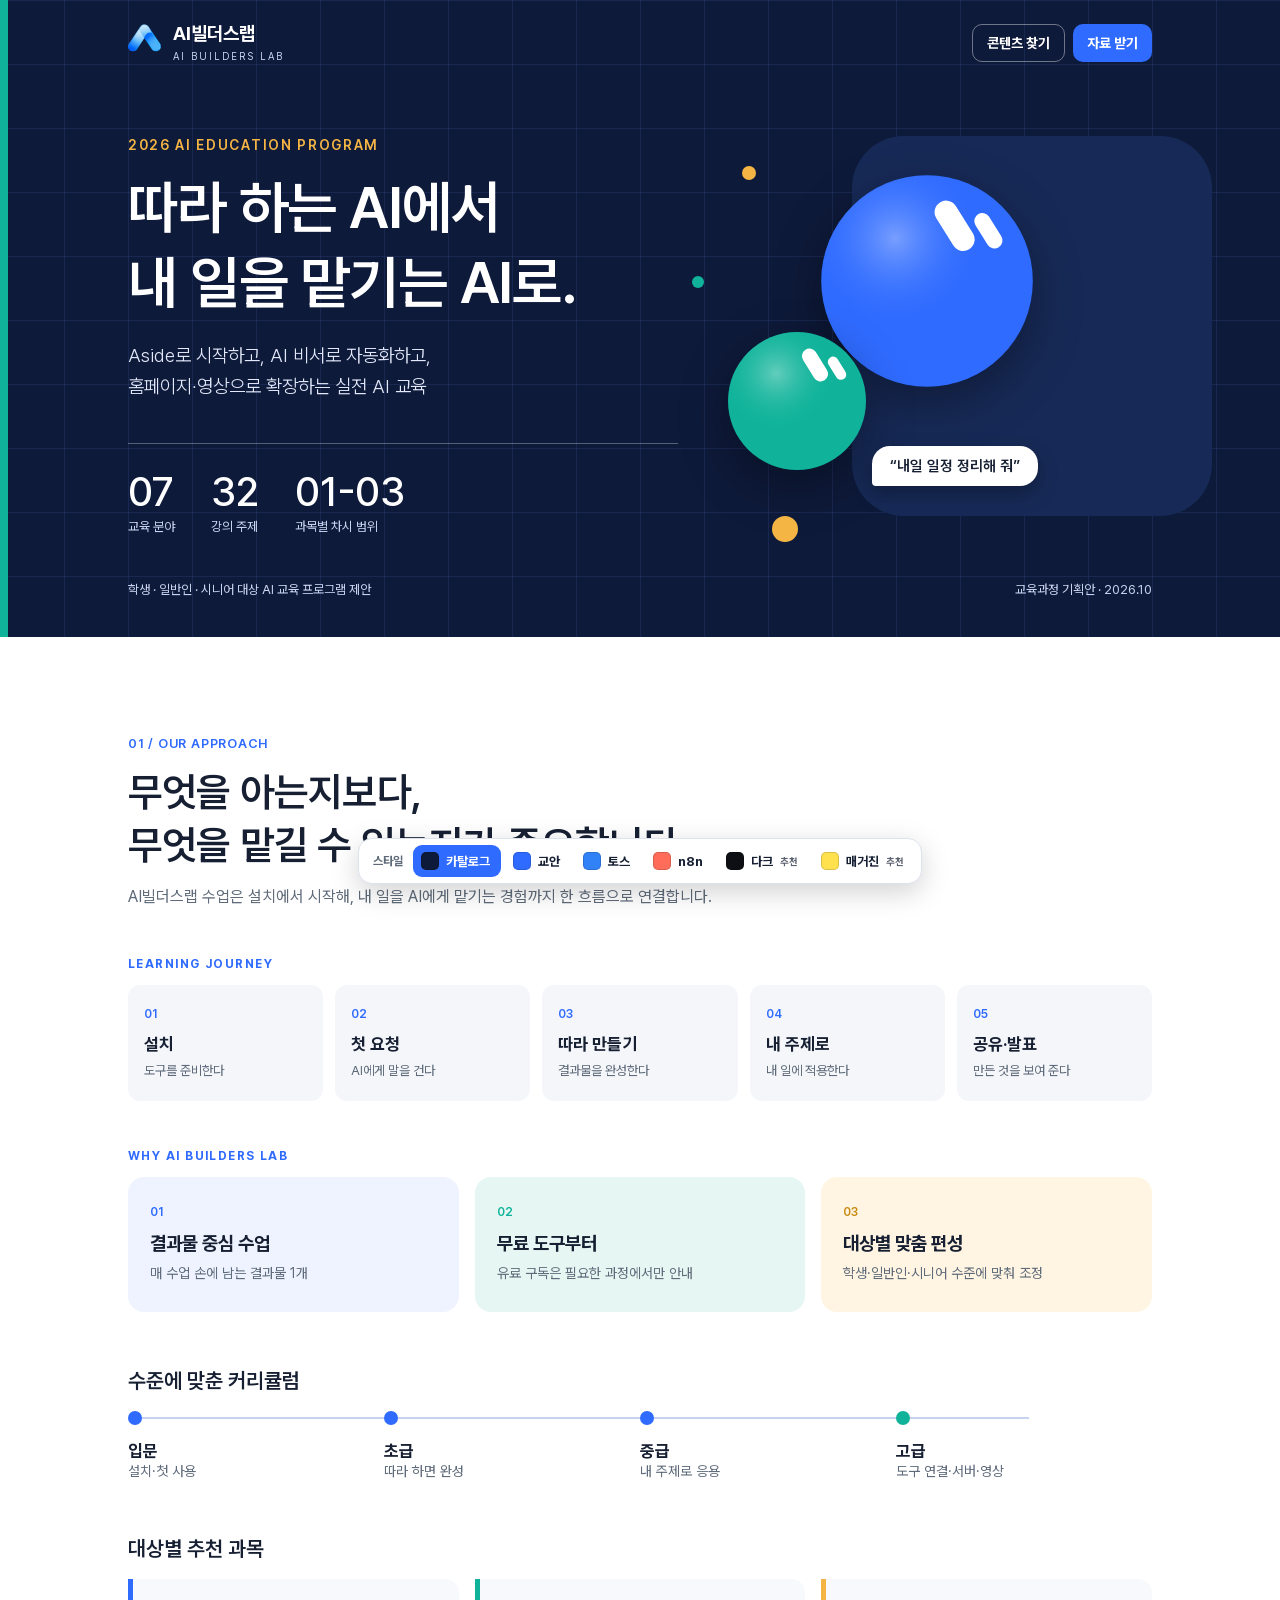
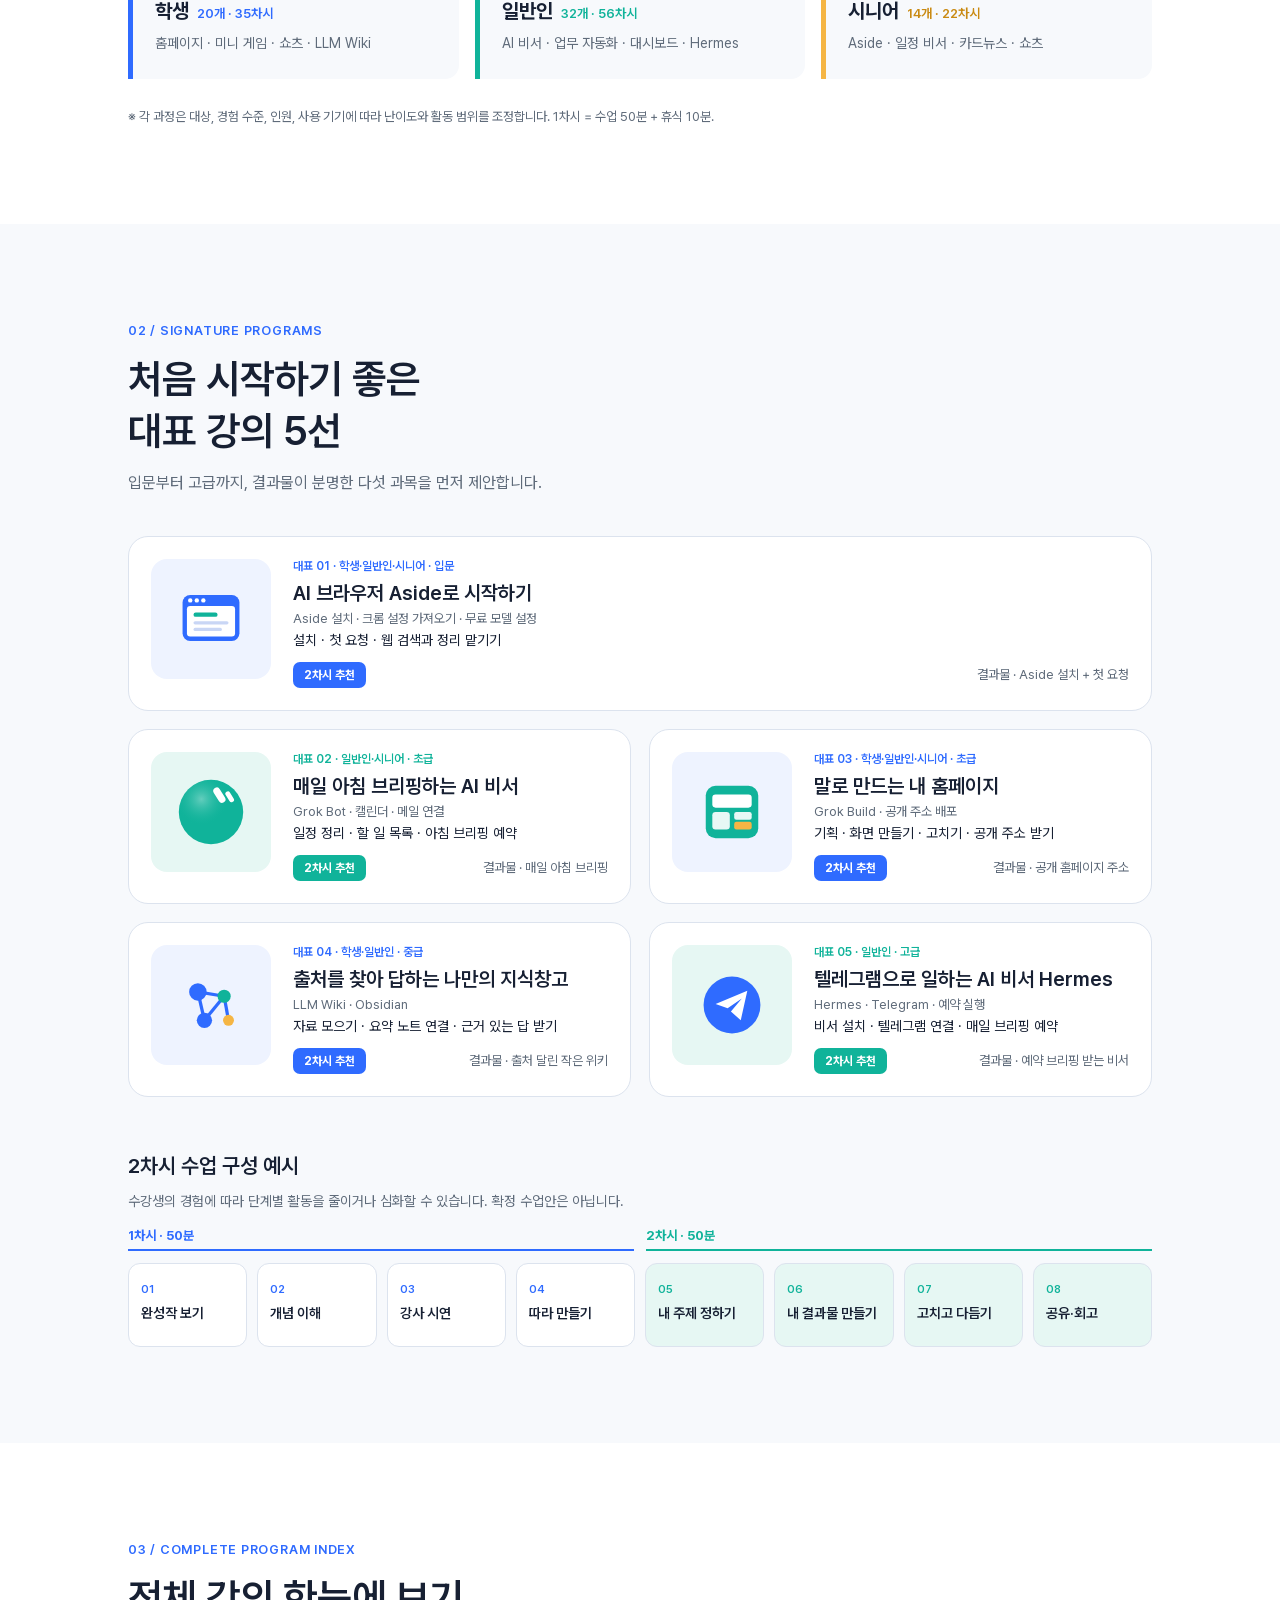
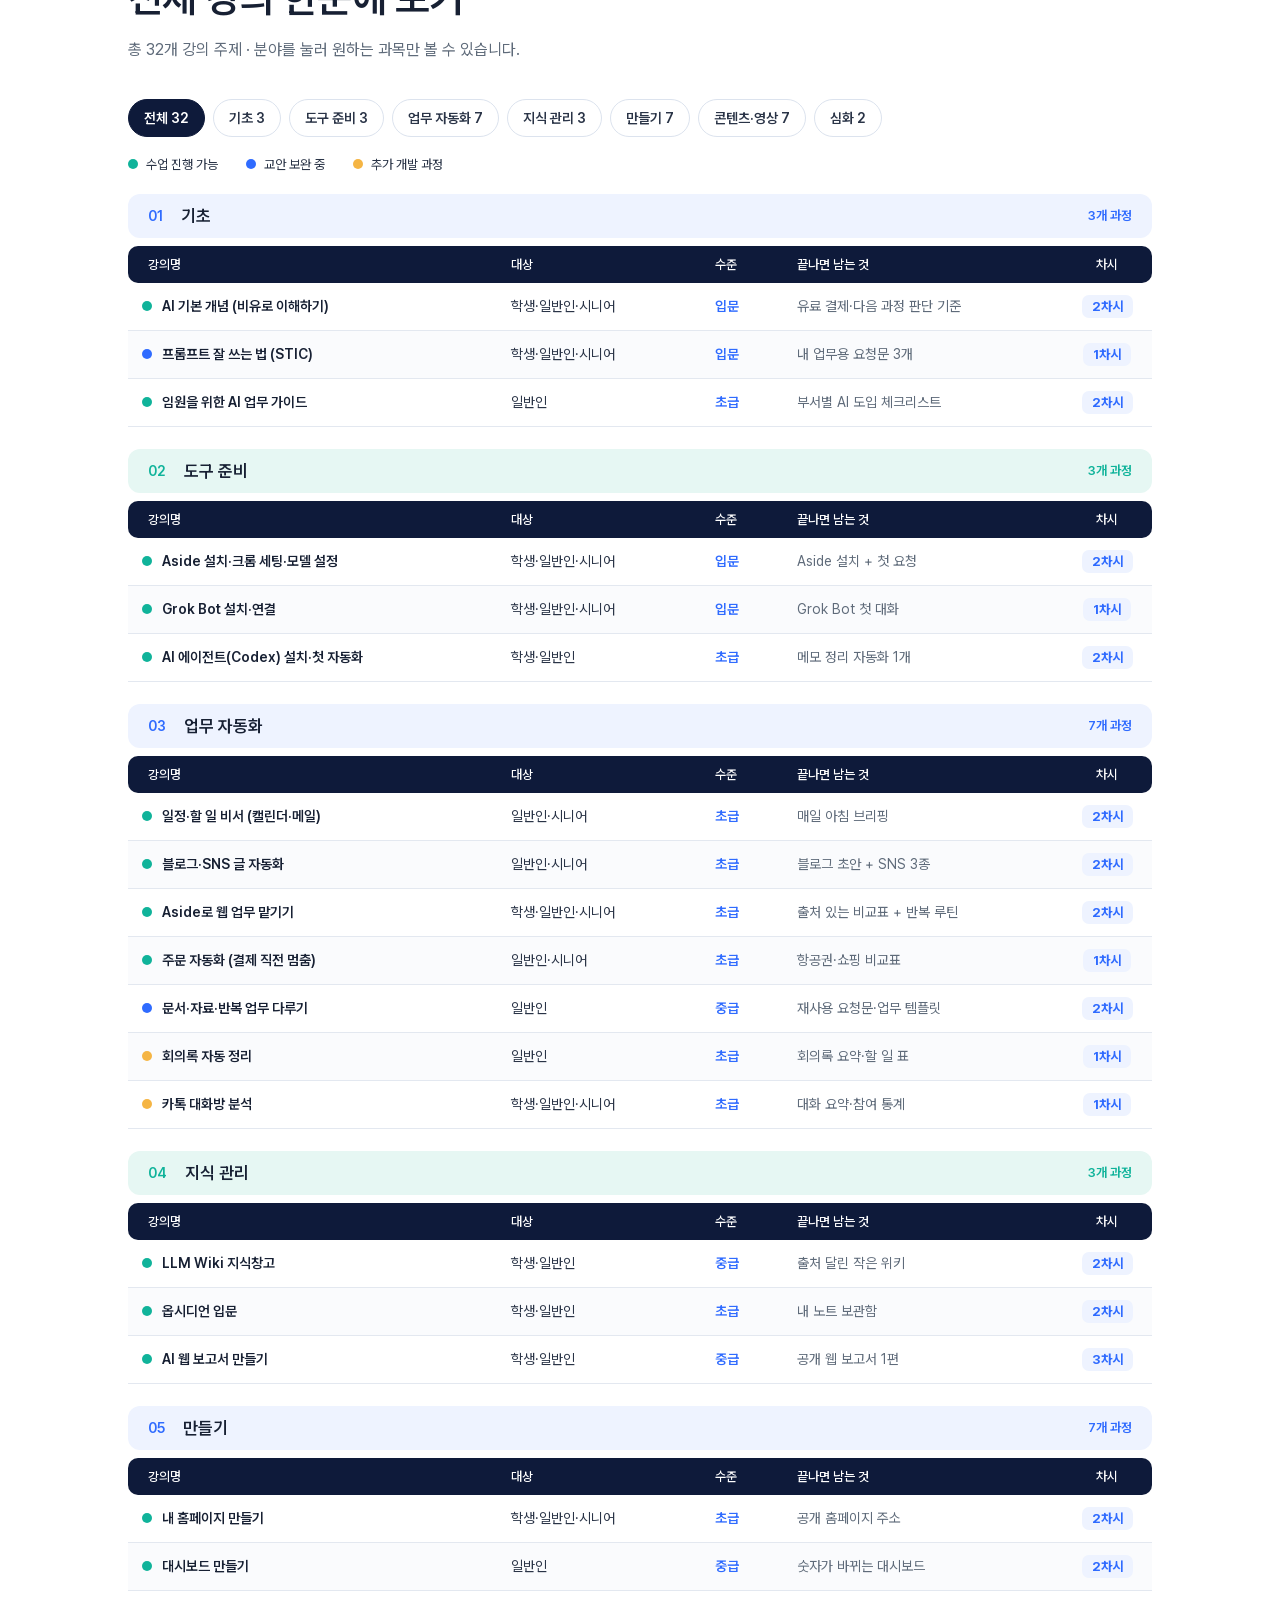
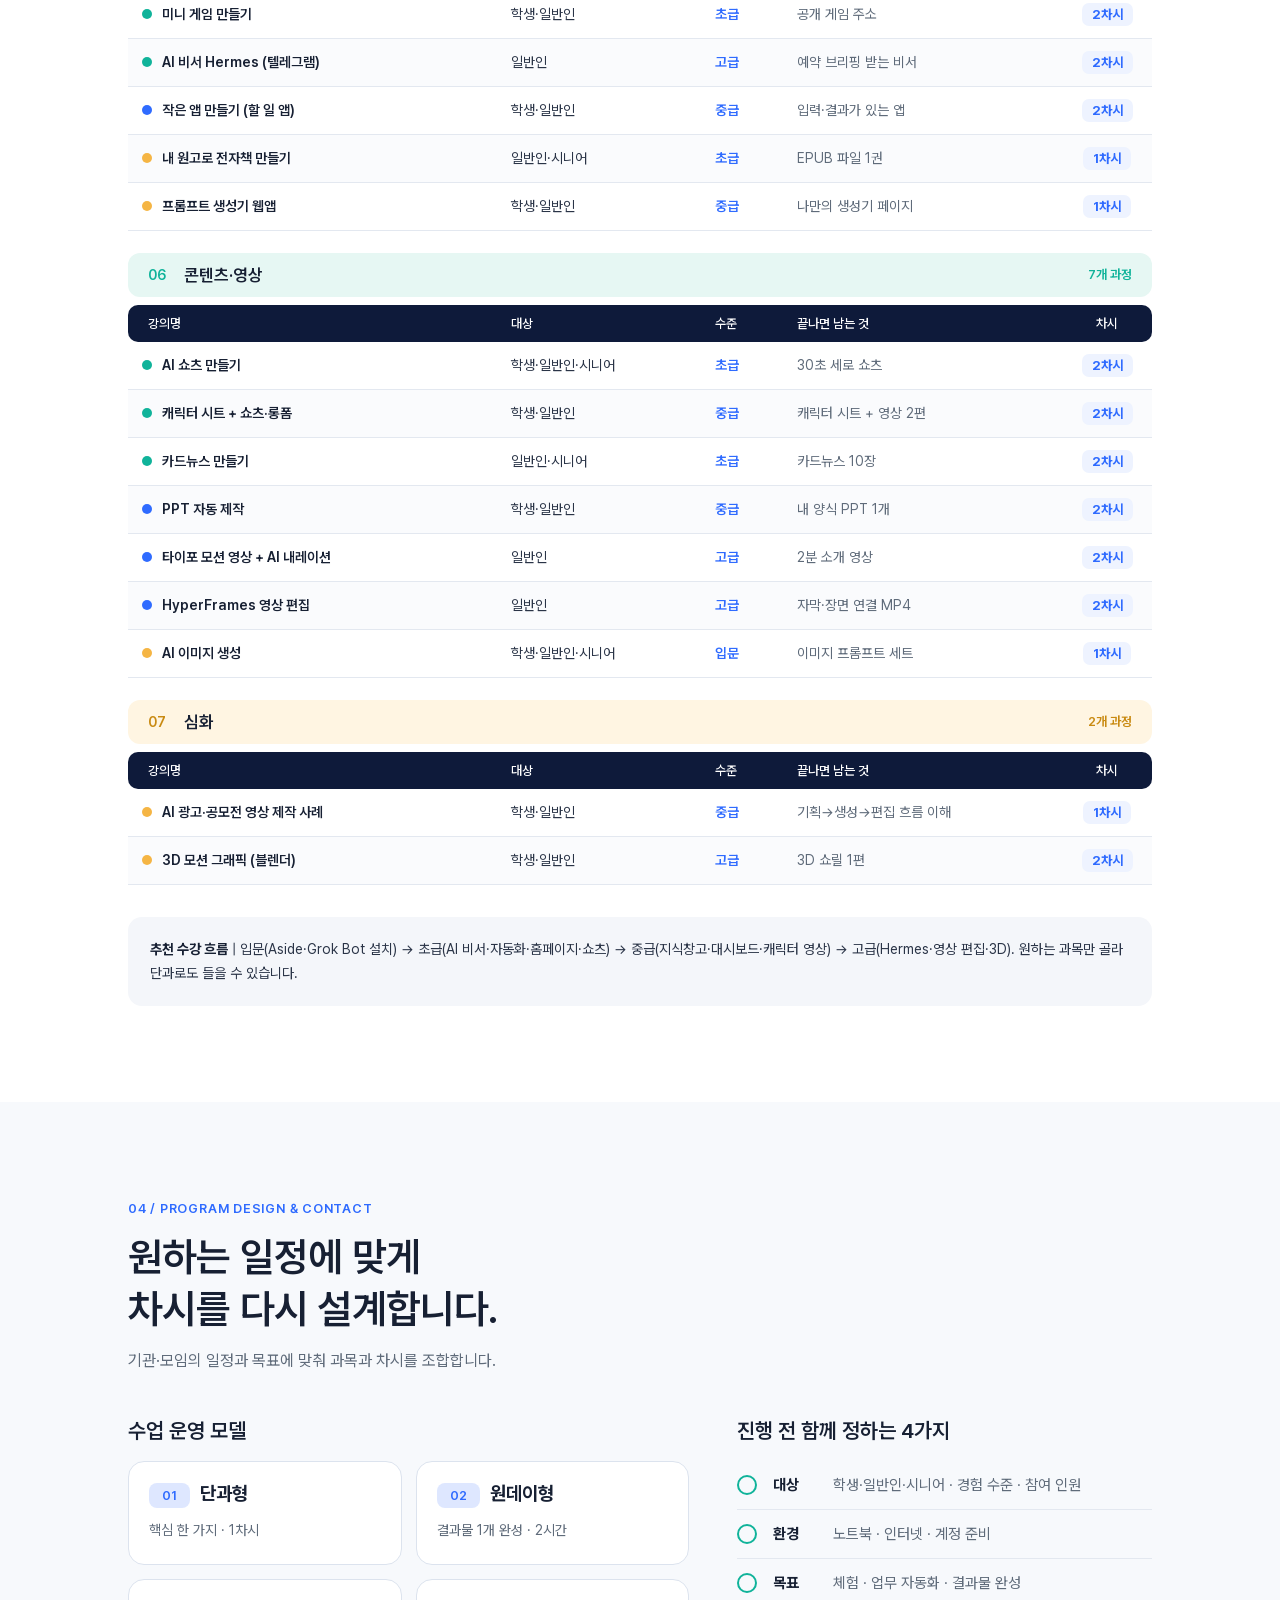
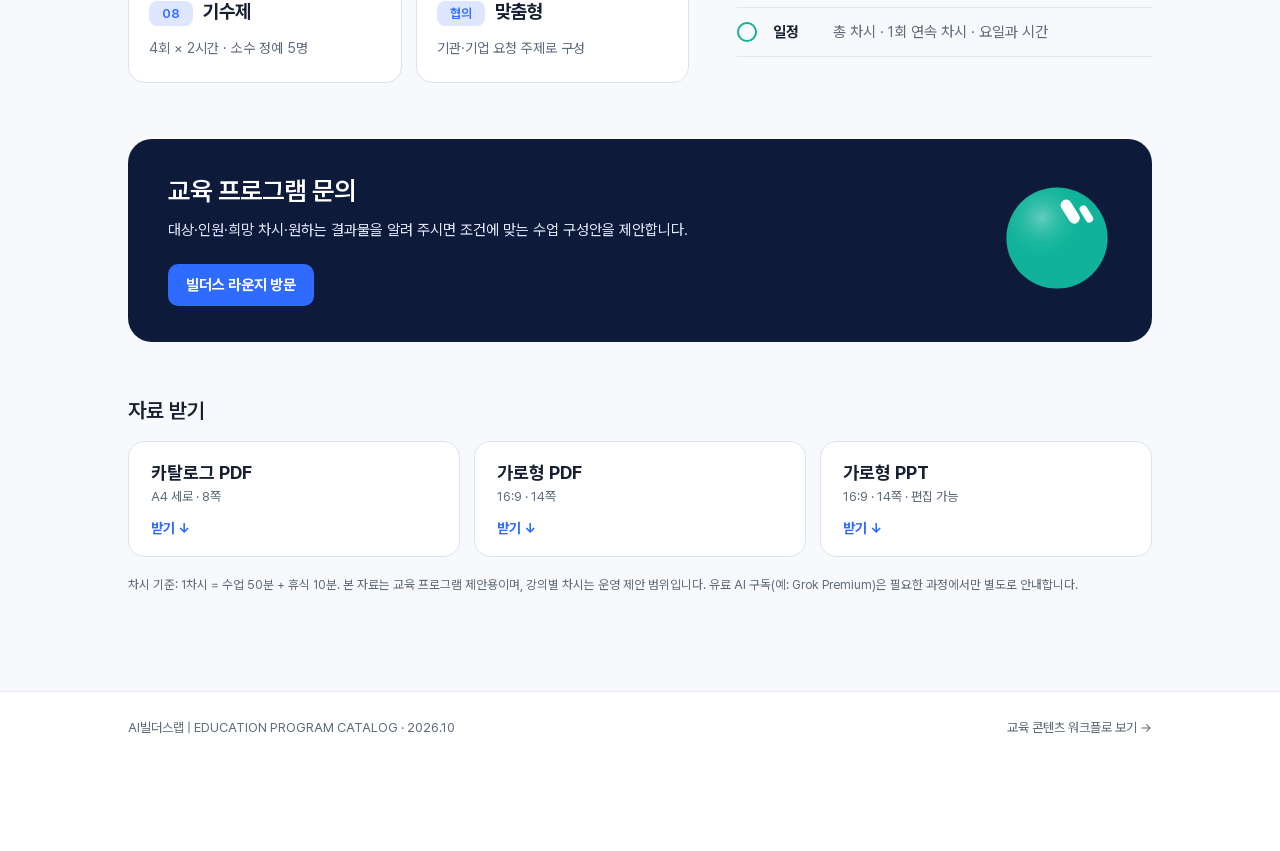
==== commit cb2981a0: "카탈로그 페이지 스타일 6종 전환 버튼 추가" ====
--- a/catalog/index.html
+++ b/catalog/index.html
@@ -1,39 +1,39 @@
-<!doctype html><html lang="ko"><head><meta charset="utf-8"><meta name="viewport" content="width=device-width,initial-scale=1">
+<!doctype html><html lang="ko" data-theme="catalog"><head><meta charset="utf-8"><meta name="viewport" content="width=device-width,initial-scale=1">
 <title>AI빌더스랩 교육 프로그램 카탈로그</title>
 <meta name="description" content="학생·일반인·시니어 대상 AI 교육 32개 과목. Aside, AI 비서, 업무 자동화, 홈페이지, 영상까지 AI빌더스랩 교육 프로그램을 소개합니다.">
 <meta property="og:title" content="AI빌더스랩 교육 프로그램 카탈로그"><meta property="og:description" content="따라 하는 AI에서 내 일을 맡기는 AI로. 32개 강의 주제를 한눈에.">
 <meta name="theme-color" content="#0E1A3A"><link rel="stylesheet" href="../fonts/pretendard.css"><style>
-:root{--navy:#0E1A3A;--navy2:#172A57;--blue:#2F6BFF;--mint:#10B39A;--yellow:#F5B544;--ink:#172033;--gray:#5F6B7A;--line:#E3E8F0;--bbg:#EEF3FF;--mbg:#E6F7F3;--ybg:#FFF5E2}
+:root{--navy:#0E1A3A;--navy2:#172A57;--blue:#2F6BFF;--mint:#10B39A;--yellow:#F5B544;--ink:#172033;--gray:#5F6B7A;--line:#E3E8F0;--bbg:#EEF3FF;--mbg:#E6F7F3;--ybg:#FFF5E2;--bg:#fff;--alt:#F7F9FC;--soft:#F4F6FA;--card:#fff;--cline:#DCE3EE;--band:#FAFBFD;--ink2:#2A3447;--pill:#DEE7FF;--track:#C7D3EE;--th:#0E1A3A;--th-ink:#fff;--chip-on:#0E1A3A;--contact:#0E1A3A;--contact-ink:#fff;--hero:#0E1A3A;--hero-ink:#fff;--hero-sub:#E3E9FA;--hero-mute:#C8D3F0;--hero-rule:rgba(255,255,255,.3);--ghost-line:rgba(255,255,255,.4);--grid:rgba(80,110,200,.16);--stripe:#10B39A;--eyebrow:#F5B544;--panel:#172A57;--r:20px}
 *{box-sizing:border-box;margin:0;padding:0}
 html{scroll-behavior:smooth}
-body{font-family:"Pretendard Variable",Pretendard,-apple-system,sans-serif;color:var(--ink);background:#fff;word-break:keep-all;-webkit-font-smoothing:antialiased}
+body{font-family:"Pretendard Variable",Pretendard,-apple-system,sans-serif;color:var(--ink);background:var(--bg);word-break:keep-all;-webkit-font-smoothing:antialiased}
 a{color:inherit;text-decoration:none}ol,ul{list-style:none}
 .wrap{max-width:1080px;margin:0 auto;padding:0 28px}
 .tbtn{display:inline-flex;align-items:center;height:42px;padding:0 18px;border-radius:10px;background:var(--blue);color:#fff;font-weight:700;font-size:15px;white-space:nowrap}
-.tbtn:hover{filter:brightness(1.08)}.tbtn.ghost{background:transparent;border:1px solid rgba(255,255,255,.4)}
+.tbtn:hover{filter:brightness(1.08)}.tbtn.ghost{background:transparent;border:1px solid var(--ghost-line);color:var(--hero-ink)}
 /* hero */
-.hero{position:relative;overflow:hidden;background:var(--navy);color:#fff;padding:0 0 40px}
-.grid-bg{position:absolute;inset:0;background-image:linear-gradient(rgba(80,110,200,.16) 1px,transparent 1px),linear-gradient(90deg,rgba(80,110,200,.16) 1px,transparent 1px);background-size:64px 64px}
-.stripe{position:absolute;left:0;top:0;bottom:0;width:8px;background:var(--mint)}
+.hero{position:relative;overflow:hidden;background:var(--hero);color:var(--hero-ink);padding:0 0 40px}
+.grid-bg{position:absolute;inset:0;background-image:linear-gradient(var(--grid) 1px,transparent 1px),linear-gradient(90deg,var(--grid) 1px,transparent 1px);background-size:64px 64px}
+.stripe{position:absolute;left:0;top:0;bottom:0;width:8px;background:var(--stripe)}
 .top{position:relative;max-width:1080px;margin:0 auto;padding:22px 28px;display:flex;justify-content:space-between;align-items:center;gap:12px}
-.brand{display:flex;align-items:center;gap:12px}.brand img{height:38px}.brand b{display:block;font-size:19px}.brand small{font-size:10px;letter-spacing:.2em;color:#C8D3F0}
+.brand{display:flex;align-items:center;gap:12px}.brand img{height:38px}.brand b{display:block;font-size:19px}.brand small{font-size:10px;letter-spacing:.2em;color:var(--hero-mute)}
 .top-r{display:flex;gap:8px}.top .tbtn{height:38px;font-size:14px;padding:0 14px}
 .hero-in{position:relative;max-width:1080px;margin:0 auto;padding:40px 28px 0;display:grid;grid-template-columns:1.1fr .9fr;align-items:center;gap:24px}
-.eyebrow{color:var(--yellow);font-size:14px;letter-spacing:.12em;font-weight:600}
+.eyebrow{color:var(--eyebrow);font-size:14px;letter-spacing:.12em;font-weight:600}
 .hero h1{font-size:clamp(34px,5.2vw,58px);font-weight:600;line-height:1.28;margin:18px 0 20px;letter-spacing:-.02em}
-.sub{font-size:clamp(16px,1.8vw,19px);line-height:1.65;color:#E3E9FA;font-weight:300}
-.stats{display:grid;grid-template-columns:repeat(3,auto);gap:36px;margin-top:40px;padding-top:24px;border-top:1px solid rgba(255,255,255,.3);justify-content:start}
-.stats b{display:block;font-size:clamp(28px,3.4vw,40px);font-weight:500}.stats span{font-size:13px;color:#C8D3F0}
+.sub{font-size:clamp(16px,1.8vw,19px);line-height:1.65;color:var(--hero-sub);font-weight:300}
+.stats{display:grid;grid-template-columns:repeat(3,auto);gap:36px;margin-top:40px;padding-top:24px;border-top:1px solid var(--hero-rule);justify-content:start}
+.stats b{display:block;font-size:clamp(28px,3.4vw,40px);font-weight:500}.stats span{font-size:13px;color:var(--hero-mute)}
 .art{position:relative;height:420px}
-.art .panel{position:absolute;right:-60px;top:10px;width:360px;height:380px;border-radius:52px;background:var(--navy2)}
+.art .panel{position:absolute;right:-60px;top:10px;width:360px;height:380px;border-radius:52px;background:var(--panel)}
 .bot{position:absolute;filter:drop-shadow(0 16px 24px rgba(0,0,0,.35));animation:float 6s ease-in-out infinite}
 .b1{left:110px;top:40px}.b1 svg{width:230px;height:230px}.b2{left:20px;top:200px;animation-delay:-3s}.b2 svg{width:150px;height:150px}
 @keyframes float{50%{transform:translateY(-12px)}}
-.chat{position:absolute;left:170px;top:320px;background:#fff;color:var(--ink);font-weight:600;font-size:15px;padding:11px 18px;border-radius:18px 18px 18px 4px;box-shadow:0 8px 20px rgba(0,0,0,.3)}
+.chat{position:absolute;left:170px;top:320px;background:#fff;color:#172033;font-weight:600;font-size:15px;padding:11px 18px;border-radius:18px 18px 18px 4px;box-shadow:0 8px 20px rgba(0,0,0,.3)}
 .dot{position:absolute;border-radius:50%}.d1{width:14px;height:14px;background:var(--yellow);left:40px;top:40px}.d2{width:26px;height:26px;background:var(--yellow);left:70px;top:390px}.d3{width:12px;height:12px;background:var(--mint);left:-10px;top:150px}
-.hero-foot{position:relative;max-width:1080px;margin:36px auto 0;padding:0 28px;font-size:13px;color:#C8D3F0;display:flex;justify-content:space-between;gap:12px;flex-wrap:wrap}
+.hero-foot{position:relative;max-width:1080px;margin:36px auto 0;padding:0 28px;font-size:13px;color:var(--hero-mute);display:flex;justify-content:space-between;gap:12px;flex-wrap:wrap}
 /* sections */
-.sec{padding:96px 0}.sec.alt{background:#F7F9FC}
+.sec{padding:96px 0}.sec.alt{background:var(--alt)}
 .kick{font-size:13px;color:var(--blue);font-weight:600;letter-spacing:.06em}
 .sec h2{font-size:clamp(28px,3.6vw,40px);font-weight:600;line-height:1.32;margin:14px 0 12px;letter-spacing:-.02em}
 .lead{font-size:16px;color:var(--gray);line-height:1.6}.lead.sm{font-size:14px;margin:-6px 0 16px}
@@ -41,22 +41,22 @@
 .h3{font-size:21px;font-weight:600;margin:56px 0 18px}.h3.first{margin-top:0}
 .note{font-size:13px;color:var(--gray);margin-top:28px;line-height:1.6}
 .steps{display:grid;grid-template-columns:repeat(5,1fr);gap:12px}
-.steps li{background:#F4F6FA;border-radius:12px;padding:18px 16px 22px}.steps em{font-style:normal;font-size:12px;color:var(--blue);font-weight:600}
+.steps li{background:var(--soft);border-radius:12px;padding:18px 16px 22px}.steps em{font-style:normal;font-size:12px;color:var(--blue);font-weight:600}
 .steps b{display:block;font-size:17px;margin:12px 0 6px}.steps span{font-size:13px;color:var(--gray)}
 .whys{display:grid;grid-template-columns:repeat(3,1fr);gap:16px}
 .why{border-radius:16px;padding:24px 22px 30px}.why.blue{background:var(--bbg)}.why.mint{background:var(--mbg)}.why.yellow{background:var(--ybg)}
 .why em{font-style:normal;font-size:12px;color:var(--blue);font-weight:600}.why.mint em{color:var(--mint)}.why.yellow em{color:#C98A12}
 .why b{display:block;font-size:19px;margin:12px 0 8px}.why span{font-size:14px;color:var(--gray)}
 .levels{position:relative;display:grid;grid-template-columns:repeat(4,1fr)}
-.levels:before{content:"";position:absolute;left:6px;right:12%;top:6px;height:2px;background:#C7D3EE}
+.levels:before{content:"";position:absolute;left:6px;right:12%;top:6px;height:2px;background:var(--track)}
 .levels li{position:relative}.levels i{display:block;width:14px;height:14px;border-radius:50%;background:var(--blue);margin-bottom:16px}
 .levels li:last-child i{background:var(--mint)}.levels b{display:block;font-size:17px}.levels span{font-size:14px;color:var(--gray)}
 .auds{display:grid;grid-template-columns:repeat(3,1fr);gap:16px}
-.aud{border-left:5px solid var(--blue);background:#F7F9FC;border-radius:0 14px 14px 0;padding:20px 22px 24px}.aud.mint{border-color:var(--mint)}.aud.yellow{border-color:var(--yellow)}
+.aud{border-left:5px solid var(--blue);background:var(--alt);border-radius:0 14px 14px 0;padding:20px 22px 24px}.aud.mint{border-color:var(--mint)}.aud.yellow{border-color:var(--yellow)}
 .aud b{font-size:20px}.aud em{font-style:normal;font-size:13px;color:var(--blue);margin-left:8px;font-weight:600}.aud.mint em{color:var(--mint)}.aud.yellow em{color:#C98A12}
 .aud span{display:block;font-size:14px;color:var(--gray);margin-top:10px;line-height:1.55}
 .cards{display:grid;grid-template-columns:1fr 1fr;gap:18px;margin-top:40px}
-.card{display:flex;gap:22px;background:#fff;border:1px solid #DCE3EE;border-radius:20px;padding:22px}
+.card{display:flex;gap:22px;background:var(--card);border:1px solid var(--cline);border-radius:var(--r);padding:22px}
 .card:first-child{grid-column:1/-1}
 .ic{flex:0 0 120px;height:120px;border-radius:16px;display:flex;align-items:center;justify-content:center}.ic.blue{background:var(--bbg)}.ic.mint{background:var(--mbg)}
 .ic svg{width:70px;height:70px}.cb{flex:1;display:flex;flex-direction:column;min-width:0}
@@ -67,12 +67,12 @@
 .halves{display:grid;grid-template-columns:1fr 1fr;gap:12px;margin-bottom:12px}
 .halves span{font-size:13px;font-weight:700;color:var(--blue);border-bottom:2px solid var(--blue);padding-bottom:6px}.halves span+span{color:var(--mint);border-color:var(--mint)}
 .tiles{display:grid;grid-template-columns:repeat(8,1fr);gap:10px}
-.tiles li{background:#fff;border:1px solid var(--line);border-radius:12px;padding:14px 12px;min-height:84px}.tiles li.t2{background:#F2FBF8}
+.tiles li{background:var(--card);border:1px solid var(--cline);border-radius:12px;padding:14px 12px;min-height:84px}.tiles li.t2{background:var(--mbg)}
 .tiles em{font-style:normal;font-size:11px;color:var(--blue);font-weight:600}.tiles .t2 em{color:var(--mint)}.tiles b{display:block;font-size:14px;margin-top:8px;font-weight:600}
 .chips{display:flex;flex-wrap:wrap;gap:8px;margin-top:36px}
-.chip{font:inherit;font-size:14px;font-weight:600;height:38px;padding:0 15px;border-radius:999px;border:1px solid #D6DDEA;background:#fff;color:#3A4558;cursor:pointer}
-.chip.on{background:var(--navy);border-color:var(--navy);color:#fff}.chip:focus-visible,.tbtn:focus-visible{outline:3px solid var(--mint);outline-offset:2px}
-.legend{display:flex;flex-wrap:wrap;gap:8px 28px;font-size:13px;color:#4B5568;margin:20px 0 4px}.legend span{display:flex;align-items:center;gap:8px}
+.chip{font:inherit;font-size:14px;font-weight:600;height:38px;padding:0 15px;border-radius:999px;border:1px solid var(--cline);background:var(--card);color:var(--ink2);cursor:pointer}
+.chip.on{background:var(--chip-on);border-color:var(--chip-on);color:#fff}.chip:focus-visible,.tbtn:focus-visible{outline:3px solid var(--mint);outline-offset:2px}
+.legend{display:flex;flex-wrap:wrap;gap:8px 28px;font-size:13px;color:var(--ink2);margin:20px 0 4px}.legend span{display:flex;align-items:center;gap:8px}
 .d{display:inline-block;width:10px;height:10px;border-radius:50%;flex:none}.d.mint{background:var(--mint)}.d.blue{background:var(--blue)}.d.yellow{background:var(--yellow)}
 .block{margin-top:22px}.block[hidden]{display:none}
 .area{display:flex;align-items:center;gap:18px;border-radius:12px;padding:12px 20px;font-size:17px}
@@ -80,25 +80,25 @@
 .area em{font-style:normal;color:var(--blue);font-size:14px;font-weight:600}.area.mint em{color:var(--mint)}.area.yellow em{color:#C98A12}
 .area b{font-weight:600}.area span{margin-left:auto;font-size:13px;color:var(--blue);font-weight:600}.area.mint span{color:var(--mint)}.area.yellow span{color:#C98A12}
 table{width:100%;border-collapse:separate;border-spacing:0;margin-top:8px;font-size:14px}
-th{background:var(--navy);color:#fff;font-weight:500;text-align:left;padding:11px 14px;font-size:13px}
+th{background:var(--th);color:var(--th-ink);font-weight:500;text-align:left;padding:11px 14px;font-size:13px}
 th:first-child{border-radius:10px 0 0 10px;padding-left:20px;width:36%}th:nth-child(2){width:20%}th:nth-child(3){width:8%}th:last-child{border-radius:0 10px 10px 0}
-td{padding:12px 14px;border-bottom:1px solid var(--line);color:#2A3447;vertical-align:middle}
-tbody tr:nth-child(even) td{background:#FAFBFD}
+td{padding:12px 14px;border-bottom:1px solid var(--line);color:var(--ink2);vertical-align:middle}
+tbody tr:nth-child(even) td{background:var(--band)}
 td.nm{font-weight:600;color:var(--ink)}td.nm .d{margin-right:10px}td.lvl{color:var(--blue);font-weight:600}td.o{color:var(--gray)}
 th.n,td.n{text-align:center;width:90px}td.n span{display:inline-block;padding:4px 10px;border-radius:7px;background:var(--bbg);color:var(--blue);font-weight:700;font-size:13px;white-space:nowrap}
-.flowbox{margin-top:32px;background:#F4F6FA;border-radius:14px;padding:20px 22px;font-size:14px;line-height:1.75;color:#3A4558}.flowbox b{color:var(--ink)}
+.flowbox{margin-top:32px;background:var(--soft);border-radius:14px;padding:20px 22px;font-size:14px;line-height:1.75;color:var(--ink2)}.flowbox b{color:var(--ink)}
 .two{display:grid;grid-template-columns:1.15fr .85fr;gap:48px;margin-top:44px}
 .models{display:grid;grid-template-columns:1fr 1fr;gap:14px}
-.model{background:#fff;border:1px solid var(--line);border-radius:16px;padding:20px 20px 26px}.model b{font-size:19px;margin-left:10px}
-.pill{display:inline-block;background:#DEE7FF;color:var(--blue);font-size:13px;font-weight:600;padding:5px 13px;border-radius:8px}.model p{font-size:14px;color:var(--gray);margin-top:14px}
+.model{background:var(--card);border:1px solid var(--cline);border-radius:16px;padding:20px 20px 26px}.model b{font-size:19px;margin-left:10px}
+.pill{display:inline-block;background:var(--pill);color:var(--blue);font-size:13px;font-weight:600;padding:5px 13px;border-radius:8px}.model p{font-size:14px;color:var(--gray);margin-top:14px}
 .checks li{display:flex;align-items:center;gap:16px;padding:14px 0;border-bottom:1px solid var(--line);font-size:15px}
 .checks i{flex:none;width:20px;height:20px;border-radius:50%;border:2.5px solid var(--mint)}.checks b{flex:none;width:44px}.checks span{color:var(--gray)}
-.contact{position:relative;margin-top:56px;background:var(--navy);color:#fff;border-radius:24px;padding:36px 40px;display:flex;justify-content:space-between;align-items:center;gap:24px}
+.contact{position:relative;margin-top:56px;background:var(--contact);color:var(--contact-ink);border-radius:24px;padding:36px 40px;display:flex;justify-content:space-between;align-items:center;gap:24px}
 .contact h3{font-size:26px;font-weight:600}.contact p{font-size:15px;margin:12px 0 22px;color:#E3E9FA;max-width:560px;line-height:1.6}
 .cta{display:flex;gap:10px;flex-wrap:wrap}.cbot svg{width:110px;height:110px}
 .fine{font-size:12.5px;color:var(--gray);margin-top:18px;line-height:1.6}
 .dls{display:grid;grid-template-columns:repeat(3,1fr);gap:14px}
-.dl{display:flex;flex-direction:column;gap:6px;background:#fff;border:1px solid #DCE3EE;border-radius:16px;padding:20px 22px}
+.dl{display:flex;flex-direction:column;gap:6px;background:var(--card);border:1px solid var(--cline);border-radius:16px;padding:20px 22px}
 .dl:hover{border-color:var(--blue);box-shadow:0 6px 18px rgba(47,107,255,.12)}.dl:focus-visible{outline:3px solid var(--mint);outline-offset:2px}
 .dl b{font-size:18px}.dl span{font-size:13px;color:var(--gray)}.dl i{font-style:normal;margin-top:10px;font-size:14px;font-weight:700;color:var(--blue)}
 .foot{padding:28px 0 40px;border-top:1px solid var(--line);font-size:13px;color:var(--gray)}.foot .wrap{display:flex;justify-content:space-between;gap:12px;flex-wrap:wrap}
@@ -109,14 +109,78 @@
 .cards,.whys,.auds,.dls{grid-template-columns:1fr}.card{flex-direction:column}.ic{flex-basis:auto;height:110px}
 .steps{grid-template-columns:1fr 1fr}.levels{grid-template-columns:1fr 1fr;row-gap:24px}.levels:before{display:none}
 .stats{gap:22px}.models{grid-template-columns:1fr}
-thead{display:none}table,tbody,tr,td{display:block;width:100%}tr{border:1px solid var(--line);border-radius:12px;padding:12px 14px;margin-top:10px;background:#fff}
+thead{display:none}table,tbody,tr,td{display:block;width:100%}tr{border:1px solid var(--cline);border-radius:12px;padding:12px 14px;margin-top:10px;background:var(--card)}
 tbody tr:nth-child(even) td{background:transparent}td{border:0;padding:3px 0;font-size:14px}td.nm{font-size:16px;padding-bottom:6px}
 td[data-k]:before{content:attr(data-k);display:inline-block;width:52px;color:#8B95A5;font-size:12px;font-weight:500}
 td.n{text-align:left;width:auto;padding-top:8px}.contact{flex-direction:column;align-items:flex-start;padding:28px 24px}.cbot{display:none}}
 @media(max-width:420px){.top-r .ghost{display:none}.brand small{display:none}.steps{grid-template-columns:1fr}.tiles{grid-template-columns:1fr 1fr}.stats{grid-template-columns:repeat(3,auto);gap:16px}
 .art{height:260px}.art .panel{width:240px;height:250px}.b1{left:110px}.b1 svg{width:150px;height:150px}.b2{left:20px;top:110px}.b2 svg{width:100px;height:100px}.chat{left:90px;top:210px;font-size:13px}.d2{left:40px;top:240px}}
 @media(prefers-reduced-motion:reduce){.bot{animation:none}html{scroll-behavior:auto}}
-</style></head><body>
+
+/* ── 스타일 전환 ── */
+.dock{position:fixed;left:50%;bottom:16px;transform:translateX(-50%);z-index:30;display:flex;align-items:center;gap:4px;max-width:calc(100% - 24px);padding:6px;background:var(--card);border:1px solid var(--cline);border-radius:14px;box-shadow:0 8px 28px rgba(0,0,0,.18);overflow-x:auto;scrollbar-width:none}
+.dock::-webkit-scrollbar{display:none}.dock-l{flex:none;font-size:12px;font-weight:700;color:var(--gray);padding:0 6px 0 8px}
+.dock button{flex:none;display:flex;align-items:center;gap:7px;border:0;background:none;font:inherit;font-size:13px;font-weight:700;color:var(--ink);padding:7px 11px 7px 8px;border-radius:9px;cursor:pointer}
+.dock button:hover{background:var(--soft)}.dock button[aria-pressed=true]{background:var(--blue);color:#fff}
+.dock button:focus-visible{outline:2px solid var(--blue);outline-offset:2px}
+.dock .sw{width:18px;height:18px;border-radius:5px;border:1px solid rgba(0,0,0,.15);flex:none}.dock small{font-size:10px;font-weight:700;opacity:.7}
+body{padding-bottom:76px}.sr{position:absolute;width:1px;height:1px;overflow:hidden;clip:rect(0 0 0 0)}
+@media(max-width:760px){.dock{left:10px;right:10px;bottom:10px;transform:none;max-width:none;flex-wrap:wrap;justify-content:center;overflow:visible;row-gap:2px}.dock-l,.dock small{display:none}.dock button{padding:6px 8px;gap:5px;font-size:12.5px}.dock .sw{width:14px;height:14px}body{padding-bottom:118px}}
+/* 밝은 표지 공통 (교안·토스·n8n·매거진) */
+html:is([data-theme=lesson],[data-theme=toss],[data-theme=n8n],[data-theme=magazine]){--hero-ink:var(--ink);--hero-sub:var(--gray);--hero-mute:var(--gray);--hero-rule:var(--cline);--ghost-line:var(--cline);--grid:transparent;--stripe:transparent}
+html:is([data-theme=lesson],[data-theme=toss],[data-theme=n8n],[data-theme=magazine]) .stripe{display:none}
+/* 교안: AI빌더스랩 PPT 교안 양식 */
+html[data-theme=lesson]{--bg:#fff;--alt:#F8FAFE;--soft:#EEF3FB;--card:#fff;--cline:#DDE5F0;--band:#F8FAFE;--hero:#fff;--panel:#EEF3FB;--eyebrow:#2F6BFF;--th:#2F6BFF;--chip-on:#2F6BFF;--contact:#2F6BFF;--pill:#DDE7FF;--r:12px}
+html[data-theme=lesson] .hero{border-top:10px solid #2F6BFF;border-bottom:1px solid #DDE5F0}
+html[data-theme=lesson] .hero h1,html[data-theme=lesson] .sec h2{font-weight:700}
+html[data-theme=lesson] .sec{border-top:1px solid #DDE5F0}
+html[data-theme=lesson] .sec-h{border-left:6px solid #2F6BFF;padding-left:18px}
+html[data-theme=lesson] .why,html[data-theme=lesson] .steps li,html[data-theme=lesson] .model,html[data-theme=lesson] .dl,html[data-theme=lesson] .contact,html[data-theme=lesson] .aud{border-radius:12px}
+html[data-theme=lesson] .chat{border:1px solid #DDE5F0}
+/* 토스 */
+html[data-theme=toss]{--blue:#3182F6;--mint:#00B493;--yellow:#FFB331;--ink:#191F28;--ink2:#333D4B;--gray:#6B7684;--line:#F2F4F6;--bg:#fff;--alt:#F2F4F6;--soft:#F2F4F6;--card:#fff;--cline:transparent;--band:transparent;
+--bbg:#E8F3FF;--mbg:#E3F8F2;--ybg:#FFF4DC;--hero:#fff;--panel:#F2F4F6;--eyebrow:#3182F6;--th:#F2F4F6;--th-ink:#4E5968;--chip-on:#3182F6;--contact:#3182F6;--pill:#E8F3FF;--track:#E5E8EB;--r:24px}
+html[data-theme=toss] .hero h1{font-weight:800;letter-spacing:-.035em}html[data-theme=toss] .sec h2{font-weight:800;letter-spacing:-.03em}
+html[data-theme=toss] .stats b{color:#3182F6;font-weight:800}html[data-theme=toss] .art .panel{border-radius:48px}
+html[data-theme=toss] .tbtn{border-radius:14px;height:48px}html[data-theme=toss] .top .tbtn{height:40px;border-radius:12px}
+html[data-theme=toss] .sec:not(.alt) .card,html[data-theme=toss] .sec:not(.alt) .dl{background:#F9FAFB}
+html[data-theme=toss] .why,html[data-theme=toss] .aud,html[data-theme=toss] .model,html[data-theme=toss] .dl,html[data-theme=toss] .contact{border-radius:24px}
+html[data-theme=toss] .steps li,html[data-theme=toss] .tiles li,html[data-theme=toss] .area{border-radius:18px}html[data-theme=toss] .aud{border-left:0}
+html[data-theme=toss] .chip{background:#F2F4F6;border-color:#F2F4F6}html[data-theme=toss] .chip.on{background:#3182F6;border-color:#3182F6}
+html[data-theme=toss] th:first-child{border-radius:12px 0 0 12px}html[data-theme=toss] th:last-child{border-radius:0 12px 12px 0}
+html[data-theme=toss] .contact .tbtn{background:#fff;color:#3182F6}html[data-theme=toss] .dock{border-radius:18px}
+/* n8n: 점 캔버스 + 노드 카드 */
+html[data-theme=n8n]{--blue:#FF6D5A;--mint:#20B69E;--yellow:#FFB547;--ink:#2B2D33;--ink2:#41444D;--gray:#6F7380;--line:#E4E6EB;--bg:#F5F5F7;--alt:transparent;--soft:#fff;--card:#fff;--cline:#D9DBE1;--band:#FAFAFB;
+--bbg:#FFEDEA;--mbg:#E3F6F2;--ybg:#FFF3DE;--hero:transparent;--panel:#fff;--eyebrow:#FF6D5A;--th:#2B2D33;--chip-on:#FF6D5A;--contact:#2B2D33;--pill:#FFE1DC;--track:#C9CCD3;--r:12px}
+html[data-theme=n8n] body{background-image:radial-gradient(#D3D5DC 1.2px,transparent 1.2px);background-size:22px 22px}
+html[data-theme=n8n] .art .panel{border:1.5px solid #D9DBE1;border-radius:18px}
+html[data-theme=n8n] :is(.card,.steps li,.model,.dl,.why,.tiles li){position:relative;border:1.5px solid #D9DBE1;border-radius:12px;box-shadow:0 1px 2px rgba(0,0,0,.05)}
+html[data-theme=n8n] :is(.card,.steps li,.model,.dl,.why):before,html[data-theme=n8n] :is(.card,.steps li,.model,.dl,.why):after{content:"";position:absolute;top:50%;width:11px;height:11px;margin-top:-6px;border-radius:50%;background:#fff;border:1.5px solid #9BA0AB}
+html[data-theme=n8n] :is(.card,.steps li,.model,.dl,.why):before{left:-7px}html[data-theme=n8n] :is(.card,.steps li,.model,.dl,.why):after{right:-7px}
+html[data-theme=n8n] :is(.card,.steps li,.model,.dl):hover{border-color:#FF6D5A}
+html[data-theme=n8n] .why{background:#fff;border-top:5px solid var(--blue)}html[data-theme=n8n] .why.mint{border-top-color:var(--mint)}html[data-theme=n8n] .why.yellow{border-top-color:var(--yellow)}
+html[data-theme=n8n] .tbtn{border-radius:8px}html[data-theme=n8n] .contact{border-radius:14px}html[data-theme=n8n] .flowbox{border:1.5px dashed #C9CCD3}
+html[data-theme=n8n] th:first-child{border-radius:8px 0 0 8px}html[data-theme=n8n] th:last-child{border-radius:0 8px 8px 0}
+/* 다크 */
+html[data-theme=dark]{--blue:#5B8CFF;--mint:#2BD4B4;--yellow:#F7C35C;--ink:#E8EAF0;--ink2:#C3C8D4;--gray:#97A0B0;--line:#232833;--bg:#0D0F14;--alt:#12151C;--soft:#181C25;--card:#161A22;--cline:#2A303C;--band:#13161D;
+--bbg:rgba(91,140,255,.14);--mbg:rgba(43,212,180,.12);--ybg:rgba(247,195,92,.12);--hero:#07090D;--panel:#141A2A;--th:#232937;--chip-on:#5B8CFF;--contact:#161A22;--pill:rgba(91,140,255,.2);--track:#2F3645;color-scheme:dark}
+html[data-theme=dark] .contact{border:1px solid #2A303C}html[data-theme=dark] .why.yellow em,html[data-theme=dark] .aud.yellow em,html[data-theme=dark] .area.yellow em,html[data-theme=dark] .area.yellow span{color:#F7C35C}
+html[data-theme=dark] .ic svg rect[fill="#fff"]{fill:#E8EAF0}
+/* 매거진: 아이보리 + 검정 굵은 선 + 노랑 */
+html[data-theme=magazine]{--blue:#111;--mint:#0E9F7E;--yellow:#F2B705;--ink:#111;--ink2:#222;--gray:#555;--line:#D8D4CA;--bg:#FAF8F3;--alt:#F1EDE3;--soft:#fff;--card:#fff;--cline:#111;--band:transparent;
+--bbg:#FFF4B8;--mbg:#E2F2EA;--ybg:#FFEFC2;--hero:#FAF8F3;--panel:#FFE14D;--eyebrow:#111;--th:#111;--chip-on:#111;--contact:#111;--pill:#FFE14D;--track:#111;--r:0}
+html[data-theme=magazine] .hero{border-bottom:3px solid #111}html[data-theme=magazine] .sec{border-top:3px solid #111}
+html[data-theme=magazine] .hero h1{font-weight:800;letter-spacing:-.04em;font-size:clamp(36px,6vw,68px)}html[data-theme=magazine] .sec h2{font-weight:800;letter-spacing:-.035em}
+html[data-theme=magazine] :is(.eyebrow,.kick){display:inline-block;background:#FFE14D;color:#111;padding:4px 10px}
+html[data-theme=magazine] .art .panel{border-radius:0;border:3px solid #111}html[data-theme=magazine] .chat{border:2px solid #111;border-radius:0;box-shadow:5px 5px 0 #111}
+html[data-theme=magazine] :is(.card,.steps li,.model,.dl,.why,.aud,.tiles li,.area,.contact,.flowbox,.ic,.chip,.tbtn,.badge,.pill,.dock,.dock button,td.n span){border-radius:0}
+html[data-theme=magazine] :is(.card,.steps li,.model,.dl,.tiles li){border:2px solid #111}html[data-theme=magazine] :is(.card,.dl,.model):hover{box-shadow:6px 6px 0 #111}
+html[data-theme=magazine] .why{border:2px solid #111}html[data-theme=magazine] .aud{border:2px solid #111;border-left-width:8px}
+html[data-theme=magazine] th:first-child,html[data-theme=magazine] th:last-child{border-radius:0}html[data-theme=magazine] .stats b{font-weight:800}
+html[data-theme=magazine] .tbtn{background:#111;color:#FFE14D}html[data-theme=magazine] .tbtn.ghost{background:transparent;color:#111}
+html[data-theme=magazine] .contact .tbtn{background:#FFE14D;color:#111}html[data-theme=magazine] .dock button[aria-pressed=true]{background:#111;color:#FFE14D}
+
+</style><script>try{var t=new URLSearchParams(location.search).get("style")||localStorage.getItem("aibl-catalog-style");if(t)document.documentElement.dataset.theme=t}catch(e){}</script></head><body>
 <header class="hero"><div class="grid-bg" aria-hidden="true"></div><div class="stripe"></div>
 <nav class="top"><a class="brand" href="../"><img src="bl-symbol.png" alt=""><span><b>AI빌더스랩</b><small>AI BUILDERS LAB</small></span></a>
 <div class="top-r"><a class="tbtn ghost" href="../">콘텐츠 찾기</a><a class="tbtn" href="#downloads">자료 받기</a></div></nav>
@@ -124,12 +188,21 @@
 <h1>따라 하는 AI에서<br>내 일을 맡기는 AI로.</h1>
 <p class="sub">Aside로 시작하고, AI 비서로 자동화하고,<br>홈페이지·영상으로 확장하는 실전 AI 교육</p>
 <div class="stats"><div><b>07</b><span>교육 분야</span></div><div><b>32</b><span>강의 주제</span></div><div><b>01-03</b><span>과목별 차시 범위</span></div></div></div>
-<div class="art" aria-hidden="true"><div class="panel"></div><div class="bot b1"><svg class="grok" width="230" height="230" viewBox="0 0 100 100"><defs><radialGradient id="g72061" cx="35%" cy="30%" r="75%"><stop offset="0" stop-color="#fff" stop-opacity=".35"/><stop offset=".55" stop-color="#2F6BFF" stop-opacity="0"/></radialGradient></defs><circle cx="50" cy="50" r="46" fill="#2F6BFF"/><circle cx="50" cy="50" r="46" fill="url(#g72061)"/><rect x="57" y="14" width="10" height="24" rx="5" fill="#fff" transform="rotate(-32 62 26)"/><rect x="73" y="20" width="7" height="17" rx="3.5" fill="#fff" transform="rotate(-32 76 28)"/></svg></div><div class="bot b2"><svg class="grok" width="150" height="150" viewBox="0 0 100 100"><defs><radialGradient id="g60827" cx="35%" cy="30%" r="75%"><stop offset="0" stop-color="#fff" stop-opacity=".35"/><stop offset=".55" stop-color="#10B39A" stop-opacity="0"/></radialGradient></defs><circle cx="50" cy="50" r="46" fill="#10B39A"/><circle cx="50" cy="50" r="46" fill="url(#g60827)"/><rect x="57" y="14" width="10" height="24" rx="5" fill="#fff" transform="rotate(-32 62 26)"/><rect x="73" y="20" width="7" height="17" rx="3.5" fill="#fff" transform="rotate(-32 76 28)"/></svg></div>
+<div class="art" aria-hidden="true"><div class="panel"></div><div class="bot b1"><svg class="grok" width="230" height="230" viewBox="0 0 100 100"><defs><radialGradient id="g39541" cx="35%" cy="30%" r="75%"><stop offset="0" stop-color="#fff" stop-opacity=".35"/><stop offset=".55" stop-color="#2F6BFF" stop-opacity="0"/></radialGradient></defs><circle cx="50" cy="50" r="46" fill="#2F6BFF"/><circle cx="50" cy="50" r="46" fill="url(#g39541)"/><rect x="57" y="14" width="10" height="24" rx="5" fill="#fff" transform="rotate(-32 62 26)"/><rect x="73" y="20" width="7" height="17" rx="3.5" fill="#fff" transform="rotate(-32 76 28)"/></svg></div><div class="bot b2"><svg class="grok" width="150" height="150" viewBox="0 0 100 100"><defs><radialGradient id="g63246" cx="35%" cy="30%" r="75%"><stop offset="0" stop-color="#fff" stop-opacity=".35"/><stop offset=".55" stop-color="#10B39A" stop-opacity="0"/></radialGradient></defs><circle cx="50" cy="50" r="46" fill="#10B39A"/><circle cx="50" cy="50" r="46" fill="url(#g63246)"/><rect x="57" y="14" width="10" height="24" rx="5" fill="#fff" transform="rotate(-32 62 26)"/><rect x="73" y="20" width="7" height="17" rx="3.5" fill="#fff" transform="rotate(-32 76 28)"/></svg></div>
 <div class="chat">“내일 일정 정리해 줘”</div><span class="dot d1"></span><span class="dot d2"></span><span class="dot d3"></span></div></div>
-<p class="hero-foot">학생 · 일반인 · 시니어 대상 AI 교육 프로그램 제안 <span>교육과정 기획안 · 2026.10</span></p></header><main><section class="sec " id="s01"><div class="wrap"><div class="sec-h"><span class="kick">01 / OUR APPROACH</span><h2>무엇을 아는지보다,<br>무엇을 맡길 수 있는지가 중요합니다.</h2><p class="lead">AI빌더스랩 수업은 설치에서 시작해, 내 일을 AI에게 맡기는 경험까지 한 흐름으로 연결합니다.</p></div><p class="label">LEARNING JOURNEY</p><ol class="steps"><li><em>01</em><b>설치</b><span>도구를 준비한다</span></li><li><em>02</em><b>첫 요청</b><span>AI에게 말을 건다</span></li><li><em>03</em><b>따라 만들기</b><span>결과물을 완성한다</span></li><li><em>04</em><b>내 주제로</b><span>내 일에 적용한다</span></li><li><em>05</em><b>공유·발표</b><span>만든 것을 보여 준다</span></li></ol><p class="label">WHY AI BUILDERS LAB</p><div class="whys"><div class="why blue"><em>01</em><b>결과물 중심 수업</b><span>매 수업 손에 남는 결과물 1개</span></div><div class="why mint"><em>02</em><b>무료 도구부터</b><span>유료 구독은 필요한 과정에서만 안내</span></div><div class="why yellow"><em>03</em><b>대상별 맞춤 편성</b><span>학생·일반인·시니어 수준에 맞춰 조정</span></div></div><h3 class="h3">수준에 맞춘 커리큘럼</h3><ol class="levels"><li><i></i><b>입문</b><span>설치·첫 사용</span></li><li><i></i><b>초급</b><span>따라 하면 완성</span></li><li><i></i><b>중급</b><span>내 주제로 응용</span></li><li><i></i><b>고급</b><span>도구 연결·서버·영상</span></li></ol><h3 class="h3">대상별 추천 과목</h3><div class="auds"><div class="aud blue"><b>학생</b><em>20개 · 35차시</em><span>홈페이지 · 미니 게임 · 쇼츠 · LLM Wiki</span></div><div class="aud mint"><b>일반인</b><em>32개 · 56차시</em><span>AI 비서 · 업무 자동화 · 대시보드 · Hermes</span></div><div class="aud yellow"><b>시니어</b><em>14개 · 22차시</em><span>Aside · 일정 비서 · 카드뉴스 · 쇼츠</span></div></div><p class="note">※ 각 과정은 대상, 경험 수준, 인원, 사용 기기에 따라 난이도와 활동 범위를 조정합니다. 1차시 = 수업 50분 + 휴식 10분.</p></div></section><section class="sec alt" id="s02"><div class="wrap"><div class="sec-h"><span class="kick">02 / SIGNATURE PROGRAMS</span><h2>처음 시작하기 좋은<br>대표 강의 5선</h2><p class="lead">입문부터 고급까지, 결과물이 분명한 다섯 과목을 먼저 제안합니다.</p></div><div class="cards"><article class="card"><div class="ic blue"><svg viewBox="0 0 64 64"><rect x="6" y="10" width="52" height="42" rx="7" fill="#2F6BFF"/><rect x="10" y="20" width="44" height="28" rx="3" fill="#fff"/><circle cx="13" cy="15" r="2" fill="#fff"/><circle cx="19" cy="15" r="2" fill="#fff"/><circle cx="25" cy="15" r="2" fill="#fff"/><rect x="16" y="26" width="22" height="4" rx="2" fill="#10B39A"/><rect x="16" y="34" width="32" height="3" rx="1.5" fill="#C9D6F5"/><rect x="16" y="40" width="26" height="3" rx="1.5" fill="#C9D6F5"/></svg></div><div class="cb"><p class="meta blue">대표 01 · 학생·일반인·시니어 · 입문</p><h3>AI 브라우저 Aside로 시작하기</h3><p class="tools">Aside 설치 · 크롬 설정 가져오기 · 무료 모델 설정</p><p class="line">설치 · 첫 요청 · 웹 검색과 정리 맡기기</p><div class="cfoot"><span class="badge blue">2차시 추천</span><span class="out">결과물 · Aside 설치 + 첫 요청</span></div></div></article><article class="card"><div class="ic mint"><svg class="grok" width="70" height="70" viewBox="0 0 100 100"><defs><radialGradient id="g22708" cx="35%" cy="30%" r="75%"><stop offset="0" stop-color="#fff" stop-opacity=".35"/><stop offset=".55" stop-color="#10B39A" stop-opacity="0"/></radialGradient></defs><circle cx="50" cy="50" r="46" fill="#10B39A"/><circle cx="50" cy="50" r="46" fill="url(#g22708)"/><rect x="57" y="14" width="10" height="24" rx="5" fill="#fff" transform="rotate(-32 62 26)"/><rect x="73" y="20" width="7" height="17" rx="3.5" fill="#fff" transform="rotate(-32 76 28)"/></svg></div><div class="cb"><p class="meta mint">대표 02 · 일반인·시니어 · 초급</p><h3>매일 아침 브리핑하는 AI 비서</h3><p class="tools">Grok Bot · 캘린더 · 메일 연결</p><p class="line">일정 정리 · 할 일 목록 · 아침 브리핑 예약</p><div class="cfoot"><span class="badge mint">2차시 추천</span><span class="out">결과물 · 매일 아침 브리핑</span></div></div></article><article class="card"><div class="ic blue"><svg viewBox="0 0 64 64"><rect x="8" y="8" width="48" height="48" rx="9" fill="#10B39A"/><rect x="14" y="16" width="36" height="12" rx="3" fill="#fff"/><rect x="14" y="32" width="16" height="16" rx="3" fill="#fff" opacity=".9"/><rect x="34" y="32" width="16" height="7" rx="2" fill="#fff" opacity=".9"/><rect x="34" y="41" width="16" height="7" rx="2" fill="#F5B544"/></svg></div><div class="cb"><p class="meta blue">대표 03 · 학생·일반인·시니어 · 초급</p><h3>말로 만드는 내 홈페이지</h3><p class="tools">Grok Build · 공개 주소 배포</p><p class="line">기획 · 화면 만들기 · 고치기 · 공개 주소 받기</p><div class="cfoot"><span class="badge blue">2차시 추천</span><span class="out">결과물 · 공개 홈페이지 주소</span></div></div></article><article class="card"><div class="ic blue"><svg viewBox="0 0 64 64"><line x1="20" y1="20" x2="44" y2="24" stroke="#2F6BFF" stroke-width="3"/><line x1="20" y1="20" x2="26" y2="46" stroke="#2F6BFF" stroke-width="3"/><line x1="44" y1="24" x2="26" y2="46" stroke="#2F6BFF" stroke-width="3"/><line x1="44" y1="24" x2="48" y2="46" stroke="#2F6BFF" stroke-width="3"/><circle cx="20" cy="20" r="8" fill="#2F6BFF"/><circle cx="44" cy="24" r="6" fill="#10B39A"/><circle cx="26" cy="46" r="7" fill="#2F6BFF"/><circle cx="48" cy="46" r="5" fill="#F5B544"/></svg></div><div class="cb"><p class="meta blue">대표 04 · 학생·일반인 · 중급</p><h3>출처를 찾아 답하는 나만의 지식창고</h3><p class="tools">LLM Wiki · Obsidian</p><p class="line">자료 모으기 · 요약 노트 연결 · 근거 있는 답 받기</p><div class="cfoot"><span class="badge blue">2차시 추천</span><span class="out">결과물 · 출처 달린 작은 위키</span></div></div></article><article class="card"><div class="ic mint"><svg viewBox="0 0 64 64"><circle cx="32" cy="32" r="26" fill="#2F6BFF"/><path d="M17 31 L46 19 L40 46 L31 38 L41 26 L28 35 Z" fill="#fff"/></svg></div><div class="cb"><p class="meta mint">대표 05 · 일반인 · 고급</p><h3>텔레그램으로 일하는 AI 비서 Hermes</h3><p class="tools">Hermes · Telegram · 예약 실행</p><p class="line">비서 설치 · 텔레그램 연결 · 매일 브리핑 예약</p><div class="cfoot"><span class="badge mint">2차시 추천</span><span class="out">결과물 · 예약 브리핑 받는 비서</span></div></div></article></div><h3 class="h3">2차시 수업 구성 예시</h3><p class="lead sm">수강생의 경험에 따라 단계별 활동을 줄이거나 심화할 수 있습니다. 확정 수업안은 아닙니다.</p><div class="halves"><span>1차시 · 50분</span><span>2차시 · 50분</span></div><ol class="tiles"><li class="t1"><em>01</em><b>완성작 보기</b></li><li class="t1"><em>02</em><b>개념 이해</b></li><li class="t1"><em>03</em><b>강사 시연</b></li><li class="t1"><em>04</em><b>따라 만들기</b></li><li class="t2"><em>05</em><b>내 주제 정하기</b></li><li class="t2"><em>06</em><b>내 결과물 만들기</b></li><li class="t2"><em>07</em><b>고치고 다듬기</b></li><li class="t2"><em>08</em><b>공유·회고</b></li></ol></div></section><section class="sec " id="s03"><div class="wrap"><div class="sec-h"><span class="kick">03 / COMPLETE PROGRAM INDEX</span><h2>전체 강의 한눈에 보기</h2><p class="lead">총 32개 강의 주제 · 분야를 눌러 원하는 과목만 볼 수 있습니다.</p></div><div class="chips" role="group" aria-label="분야 선택"><button type="button" class="chip on" data-area="all">전체 32</button><button type="button" class="chip" data-area="기초">기초 3</button><button type="button" class="chip" data-area="도구 준비">도구 준비 3</button><button type="button" class="chip" data-area="업무 자동화">업무 자동화 7</button><button type="button" class="chip" data-area="지식 관리">지식 관리 3</button><button type="button" class="chip" data-area="만들기">만들기 7</button><button type="button" class="chip" data-area="콘텐츠·영상">콘텐츠·영상 7</button><button type="button" class="chip" data-area="심화">심화 2</button></div><div class="legend"><span><i class="d mint"></i>수업 진행 가능</span><span><i class="d blue"></i>교안 보완 중</span><span><i class="d yellow"></i>추가 개발 과정</span></div><div class="block" data-area="기초"><div class="area blue"><em>01</em><b>기초</b><span>3개 과정</span></div><table><thead><tr><th>강의명</th><th>대상</th><th>수준</th><th>끝나면 남는 것</th><th class="n">차시</th></tr></thead><tbody><tr><td class="nm"><i class="d mint"></i>AI 기본 개념 (비유로 이해하기)</td><td data-k="대상">학생·일반인·시니어</td><td data-k="수준" class="lvl">입문</td><td data-k="결과물" class="o">유료 결제·다음 과정 판단 기준</td><td class="n"><span>2차시</span></td></tr><tr><td class="nm"><i class="d blue"></i>프롬프트 잘 쓰는 법 (STIC)</td><td data-k="대상">학생·일반인·시니어</td><td data-k="수준" class="lvl">입문</td><td data-k="결과물" class="o">내 업무용 요청문 3개</td><td class="n"><span>1차시</span></td></tr><tr><td class="nm"><i class="d mint"></i>임원을 위한 AI 업무 가이드</td><td data-k="대상">일반인</td><td data-k="수준" class="lvl">초급</td><td data-k="결과물" class="o">부서별 AI 도입 체크리스트</td><td class="n"><span>2차시</span></td></tr></tbody></table></div><div class="block" data-area="도구 준비"><div class="area mint"><em>02</em><b>도구 준비</b><span>3개 과정</span></div><table><thead><tr><th>강의명</th><th>대상</th><th>수준</th><th>끝나면 남는 것</th><th class="n">차시</th></tr></thead><tbody><tr><td class="nm"><i class="d mint"></i>Aside 설치·크롬 세팅·모델 설정</td><td data-k="대상">학생·일반인·시니어</td><td data-k="수준" class="lvl">입문</td><td data-k="결과물" class="o">Aside 설치 + 첫 요청</td><td class="n"><span>2차시</span></td></tr><tr><td class="nm"><i class="d mint"></i>Grok Bot 설치·연결</td><td data-k="대상">학생·일반인·시니어</td><td data-k="수준" class="lvl">입문</td><td data-k="결과물" class="o">Grok Bot 첫 대화</td><td class="n"><span>1차시</span></td></tr><tr><td class="nm"><i class="d mint"></i>AI 에이전트(Codex) 설치·첫 자동화</td><td data-k="대상">학생·일반인</td><td data-k="수준" class="lvl">초급</td><td data-k="결과물" class="o">메모 정리 자동화 1개</td><td class="n"><span>2차시</span></td></tr></tbody></table></div><div class="block" data-area="업무 자동화"><div class="area blue"><em>03</em><b>업무 자동화</b><span>7개 과정</span></div><table><thead><tr><th>강의명</th><th>대상</th><th>수준</th><th>끝나면 남는 것</th><th class="n">차시</th></tr></thead><tbody><tr><td class="nm"><i class="d mint"></i>일정·할 일 비서 (캘린더·메일)</td><td data-k="대상">일반인·시니어</td><td data-k="수준" class="lvl">초급</td><td data-k="결과물" class="o">매일 아침 브리핑</td><td class="n"><span>2차시</span></td></tr><tr><td class="nm"><i class="d mint"></i>블로그·SNS 글 자동화</td><td data-k="대상">일반인·시니어</td><td data-k="수준" class="lvl">초급</td><td data-k="결과물" class="o">블로그 초안 + SNS 3종</td><td class="n"><span>2차시</span></td></tr><tr><td class="nm"><i class="d mint"></i>Aside로 웹 업무 맡기기</td><td data-k="대상">학생·일반인·시니어</td><td data-k="수준" class="lvl">초급</td><td data-k="결과물" class="o">출처 있는 비교표 + 반복 루틴</td><td class="n"><span>2차시</span></td></tr><tr><td class="nm"><i class="d mint"></i>주문 자동화 (결제 직전 멈춤)</td><td data-k="대상">일반인·시니어</td><td data-k="수준" class="lvl">초급</td><td data-k="결과물" class="o">항공권·쇼핑 비교표</td><td class="n"><span>1차시</span></td></tr><tr><td class="nm"><i class="d blue"></i>문서·자료·반복 업무 다루기</td><td data-k="대상">일반인</td><td data-k="수준" class="lvl">중급</td><td data-k="결과물" class="o">재사용 요청문·업무 템플릿</td><td class="n"><span>2차시</span></td></tr><tr><td class="nm"><i class="d yellow"></i>회의록 자동 정리</td><td data-k="대상">일반인</td><td data-k="수준" class="lvl">초급</td><td data-k="결과물" class="o">회의록 요약·할 일 표</td><td class="n"><span>1차시</span></td></tr><tr><td class="nm"><i class="d yellow"></i>카톡 대화방 분석</td><td data-k="대상">학생·일반인·시니어</td><td data-k="수준" class="lvl">초급</td><td data-k="결과물" class="o">대화 요약·참여 통계</td><td class="n"><span>1차시</span></td></tr></tbody></table></div><div class="block" data-area="지식 관리"><div class="area mint"><em>04</em><b>지식 관리</b><span>3개 과정</span></div><table><thead><tr><th>강의명</th><th>대상</th><th>수준</th><th>끝나면 남는 것</th><th class="n">차시</th></tr></thead><tbody><tr><td class="nm"><i class="d mint"></i>LLM Wiki 지식창고</td><td data-k="대상">학생·일반인</td><td data-k="수준" class="lvl">중급</td><td data-k="결과물" class="o">출처 달린 작은 위키</td><td class="n"><span>2차시</span></td></tr><tr><td class="nm"><i class="d mint"></i>옵시디언 입문</td><td data-k="대상">학생·일반인</td><td data-k="수준" class="lvl">초급</td><td data-k="결과물" class="o">내 노트 보관함</td><td class="n"><span>2차시</span></td></tr><tr><td class="nm"><i class="d mint"></i>AI 웹 보고서 만들기</td><td data-k="대상">학생·일반인</td><td data-k="수준" class="lvl">중급</td><td data-k="결과물" class="o">공개 웹 보고서 1편</td><td class="n"><span>3차시</span></td></tr></tbody></table></div><div class="block" data-area="만들기"><div class="area blue"><em>05</em><b>만들기</b><span>7개 과정</span></div><table><thead><tr><th>강의명</th><th>대상</th><th>수준</th><th>끝나면 남는 것</th><th class="n">차시</th></tr></thead><tbody><tr><td class="nm"><i class="d mint"></i>내 홈페이지 만들기</td><td data-k="대상">학생·일반인·시니어</td><td data-k="수준" class="lvl">초급</td><td data-k="결과물" class="o">공개 홈페이지 주소</td><td class="n"><span>2차시</span></td></tr><tr><td class="nm"><i class="d mint"></i>대시보드 만들기</td><td data-k="대상">일반인</td><td data-k="수준" class="lvl">중급</td><td data-k="결과물" class="o">숫자가 바뀌는 대시보드</td><td class="n"><span>2차시</span></td></tr><tr><td class="nm"><i class="d mint"></i>미니 게임 만들기</td><td data-k="대상">학생·일반인</td><td data-k="수준" class="lvl">초급</td><td data-k="결과물" class="o">공개 게임 주소</td><td class="n"><span>2차시</span></td></tr><tr><td class="nm"><i class="d mint"></i>AI 비서 Hermes (텔레그램)</td><td data-k="대상">일반인</td><td data-k="수준" class="lvl">고급</td><td data-k="결과물" class="o">예약 브리핑 받는 비서</td><td class="n"><span>2차시</span></td></tr><tr><td class="nm"><i class="d blue"></i>작은 앱 만들기 (할 일 앱)</td><td data-k="대상">학생·일반인</td><td data-k="수준" class="lvl">중급</td><td data-k="결과물" class="o">입력·결과가 있는 앱</td><td class="n"><span>2차시</span></td></tr><tr><td class="nm"><i class="d yellow"></i>내 원고로 전자책 만들기</td><td data-k="대상">일반인·시니어</td><td data-k="수준" class="lvl">초급</td><td data-k="결과물" class="o">EPUB 파일 1권</td><td class="n"><span>1차시</span></td></tr><tr><td class="nm"><i class="d yellow"></i>프롬프트 생성기 웹앱</td><td data-k="대상">학생·일반인</td><td data-k="수준" class="lvl">중급</td><td data-k="결과물" class="o">나만의 생성기 페이지</td><td class="n"><span>1차시</span></td></tr></tbody></table></div><div class="block" data-area="콘텐츠·영상"><div class="area mint"><em>06</em><b>콘텐츠·영상</b><span>7개 과정</span></div><table><thead><tr><th>강의명</th><th>대상</th><th>수준</th><th>끝나면 남는 것</th><th class="n">차시</th></tr></thead><tbody><tr><td class="nm"><i class="d mint"></i>AI 쇼츠 만들기</td><td data-k="대상">학생·일반인·시니어</td><td data-k="수준" class="lvl">초급</td><td data-k="결과물" class="o">30초 세로 쇼츠</td><td class="n"><span>2차시</span></td></tr><tr><td class="nm"><i class="d mint"></i>캐릭터 시트 + 쇼츠·롱폼</td><td data-k="대상">학생·일반인</td><td data-k="수준" class="lvl">중급</td><td data-k="결과물" class="o">캐릭터 시트 + 영상 2편</td><td class="n"><span>2차시</span></td></tr><tr><td class="nm"><i class="d mint"></i>카드뉴스 만들기</td><td data-k="대상">일반인·시니어</td><td data-k="수준" class="lvl">초급</td><td data-k="결과물" class="o">카드뉴스 10장</td><td class="n"><span>2차시</span></td></tr><tr><td class="nm"><i class="d blue"></i>PPT 자동 제작</td><td data-k="대상">학생·일반인</td><td data-k="수준" class="lvl">중급</td><td data-k="결과물" class="o">내 양식 PPT 1개</td><td class="n"><span>2차시</span></td></tr><tr><td class="nm"><i class="d blue"></i>타이포 모션 영상 + AI 내레이션</td><td data-k="대상">일반인</td><td data-k="수준" class="lvl">고급</td><td data-k="결과물" class="o">2분 소개 영상</td><td class="n"><span>2차시</span></td></tr><tr><td class="nm"><i class="d blue"></i>HyperFrames 영상 편집</td><td data-k="대상">일반인</td><td data-k="수준" class="lvl">고급</td><td data-k="결과물" class="o">자막·장면 연결 MP4</td><td class="n"><span>2차시</span></td></tr><tr><td class="nm"><i class="d yellow"></i>AI 이미지 생성</td><td data-k="대상">학생·일반인·시니어</td><td data-k="수준" class="lvl">입문</td><td data-k="결과물" class="o">이미지 프롬프트 세트</td><td class="n"><span>1차시</span></td></tr></tbody></table></div><div class="block" data-area="심화"><div class="area yellow"><em>07</em><b>심화</b><span>2개 과정</span></div><table><thead><tr><th>강의명</th><th>대상</th><th>수준</th><th>끝나면 남는 것</th><th class="n">차시</th></tr></thead><tbody><tr><td class="nm"><i class="d yellow"></i>AI 광고·공모전 영상 제작 사례</td><td data-k="대상">학생·일반인</td><td data-k="수준" class="lvl">중급</td><td data-k="결과물" class="o">기획→생성→편집 흐름 이해</td><td class="n"><span>1차시</span></td></tr><tr><td class="nm"><i class="d yellow"></i>3D 모션 그래픽 (블렌더)</td><td data-k="대상">학생·일반인</td><td data-k="수준" class="lvl">고급</td><td data-k="결과물" class="o">3D 쇼릴 1편</td><td class="n"><span>2차시</span></td></tr></tbody></table></div><div class="flowbox"><b>추천 수강 흐름</b> | 입문(Aside·Grok Bot 설치) → 초급(AI 비서·자동화·홈페이지·쇼츠) → 중급(지식창고·대시보드·캐릭터 영상) → 고급(Hermes·영상 편집·3D). 원하는 과목만 골라 단과로도 들을 수 있습니다.</div></div></section><section class="sec alt" id="s04"><div class="wrap"><div class="sec-h"><span class="kick">04 / PROGRAM DESIGN & CONTACT</span><h2>원하는 일정에 맞게<br>차시를 다시 설계합니다.</h2><p class="lead">기관·모임의 일정과 목표에 맞춰 과목과 차시를 조합합니다.</p></div><div class="two"><div><h3 class="h3 first">수업 운영 모델</h3><div class="models"><div class="model"><span class="pill">01</span><b>단과형</b><p>핵심 한 가지 · 1차시</p></div><div class="model"><span class="pill">02</span><b>원데이형</b><p>결과물 1개 완성 · 2시간</p></div><div class="model"><span class="pill">08</span><b>기수제</b><p>4회 × 2시간 · 소수 정예 5명</p></div><div class="model"><span class="pill">협의</span><b>맞춤형</b><p>기관·기업 요청 주제로 구성</p></div></div></div><div><h3 class="h3 first">진행 전 함께 정하는 4가지</h3><ul class="checks"><li><i></i><b>대상</b><span>학생·일반인·시니어 · 경험 수준 · 참여 인원</span></li><li><i></i><b>환경</b><span>노트북 · 인터넷 · 계정 준비</span></li><li><i></i><b>목표</b><span>체험 · 업무 자동화 · 결과물 완성</span></li><li><i></i><b>일정</b><span>총 차시 · 1회 연속 차시 · 요일과 시간</span></li></ul></div></div><div class="contact"><div><h3>교육 프로그램 문의</h3><p>대상·인원·희망 차시·원하는 결과물을 알려 주시면 조건에 맞는 수업 구성안을 제안합니다.</p><div class="cta"><a class="tbtn" href="https://lounge.ai-hub-os.com/">빌더스 라운지 방문</a></div></div><div class="cbot" aria-hidden="true"><svg class="grok" width="90" height="90" viewBox="0 0 100 100"><defs><radialGradient id="g27814" cx="35%" cy="30%" r="75%"><stop offset="0" stop-color="#fff" stop-opacity=".35"/><stop offset=".55" stop-color="#10B39A" stop-opacity="0"/></radialGradient></defs><circle cx="50" cy="50" r="46" fill="#10B39A"/><circle cx="50" cy="50" r="46" fill="url(#g27814)"/><rect x="57" y="14" width="10" height="24" rx="5" fill="#fff" transform="rotate(-32 62 26)"/><rect x="73" y="20" width="7" height="17" rx="3.5" fill="#fff" transform="rotate(-32 76 28)"/></svg></div></div><h3 class="h3" id="downloads">자료 받기</h3><div class="dls"><a class="dl" href="aibl-education-catalog-a4.pdf" download="AI빌더스랩_교육프로그램_카탈로그.pdf"><b>카탈로그 PDF</b><span>A4 세로 · 8쪽</span><i>받기 ↓</i></a><a class="dl" href="aibl-teachable-contents-16x9.pdf" download="AI빌더스랩_교육가능콘텐츠32_가로형.pdf"><b>가로형 PDF</b><span>16:9 · 14쪽</span><i>받기 ↓</i></a><a class="dl" href="aibl-teachable-contents-16x9.pptx" download="AI빌더스랩_교육가능콘텐츠32_가로형.pptx"><b>가로형 PPT</b><span>16:9 · 14쪽 · 편집 가능</span><i>받기 ↓</i></a></div><p class="fine">차시 기준: 1차시 = 수업 50분 + 휴식 10분. 본 자료는 교육 프로그램 제안용이며, 강의별 차시는 운영 제안 범위입니다. 유료 AI 구독(예: Grok Premium)은 필요한 과정에서만 별도로 안내합니다.</p></div></section></main>
+<p class="hero-foot">학생 · 일반인 · 시니어 대상 AI 교육 프로그램 제안 <span>교육과정 기획안 · 2026.10</span></p></header><main><section class="sec " id="s01"><div class="wrap"><div class="sec-h"><span class="kick">01 / OUR APPROACH</span><h2>무엇을 아는지보다,<br>무엇을 맡길 수 있는지가 중요합니다.</h2><p class="lead">AI빌더스랩 수업은 설치에서 시작해, 내 일을 AI에게 맡기는 경험까지 한 흐름으로 연결합니다.</p></div><p class="label">LEARNING JOURNEY</p><ol class="steps"><li><em>01</em><b>설치</b><span>도구를 준비한다</span></li><li><em>02</em><b>첫 요청</b><span>AI에게 말을 건다</span></li><li><em>03</em><b>따라 만들기</b><span>결과물을 완성한다</span></li><li><em>04</em><b>내 주제로</b><span>내 일에 적용한다</span></li><li><em>05</em><b>공유·발표</b><span>만든 것을 보여 준다</span></li></ol><p class="label">WHY AI BUILDERS LAB</p><div class="whys"><div class="why blue"><em>01</em><b>결과물 중심 수업</b><span>매 수업 손에 남는 결과물 1개</span></div><div class="why mint"><em>02</em><b>무료 도구부터</b><span>유료 구독은 필요한 과정에서만 안내</span></div><div class="why yellow"><em>03</em><b>대상별 맞춤 편성</b><span>학생·일반인·시니어 수준에 맞춰 조정</span></div></div><h3 class="h3">수준에 맞춘 커리큘럼</h3><ol class="levels"><li><i></i><b>입문</b><span>설치·첫 사용</span></li><li><i></i><b>초급</b><span>따라 하면 완성</span></li><li><i></i><b>중급</b><span>내 주제로 응용</span></li><li><i></i><b>고급</b><span>도구 연결·서버·영상</span></li></ol><h3 class="h3">대상별 추천 과목</h3><div class="auds"><div class="aud blue"><b>학생</b><em>20개 · 35차시</em><span>홈페이지 · 미니 게임 · 쇼츠 · LLM Wiki</span></div><div class="aud mint"><b>일반인</b><em>32개 · 56차시</em><span>AI 비서 · 업무 자동화 · 대시보드 · Hermes</span></div><div class="aud yellow"><b>시니어</b><em>14개 · 22차시</em><span>Aside · 일정 비서 · 카드뉴스 · 쇼츠</span></div></div><p class="note">※ 각 과정은 대상, 경험 수준, 인원, 사용 기기에 따라 난이도와 활동 범위를 조정합니다. 1차시 = 수업 50분 + 휴식 10분.</p></div></section><section class="sec alt" id="s02"><div class="wrap"><div class="sec-h"><span class="kick">02 / SIGNATURE PROGRAMS</span><h2>처음 시작하기 좋은<br>대표 강의 5선</h2><p class="lead">입문부터 고급까지, 결과물이 분명한 다섯 과목을 먼저 제안합니다.</p></div><div class="cards"><article class="card"><div class="ic blue"><svg viewBox="0 0 64 64"><rect x="6" y="10" width="52" height="42" rx="7" fill="#2F6BFF"/><rect x="10" y="20" width="44" height="28" rx="3" fill="#fff"/><circle cx="13" cy="15" r="2" fill="#fff"/><circle cx="19" cy="15" r="2" fill="#fff"/><circle cx="25" cy="15" r="2" fill="#fff"/><rect x="16" y="26" width="22" height="4" rx="2" fill="#10B39A"/><rect x="16" y="34" width="32" height="3" rx="1.5" fill="#C9D6F5"/><rect x="16" y="40" width="26" height="3" rx="1.5" fill="#C9D6F5"/></svg></div><div class="cb"><p class="meta blue">대표 01 · 학생·일반인·시니어 · 입문</p><h3>AI 브라우저 Aside로 시작하기</h3><p class="tools">Aside 설치 · 크롬 설정 가져오기 · 무료 모델 설정</p><p class="line">설치 · 첫 요청 · 웹 검색과 정리 맡기기</p><div class="cfoot"><span class="badge blue">2차시 추천</span><span class="out">결과물 · Aside 설치 + 첫 요청</span></div></div></article><article class="card"><div class="ic mint"><svg class="grok" width="70" height="70" viewBox="0 0 100 100"><defs><radialGradient id="g34783" cx="35%" cy="30%" r="75%"><stop offset="0" stop-color="#fff" stop-opacity=".35"/><stop offset=".55" stop-color="#10B39A" stop-opacity="0"/></radialGradient></defs><circle cx="50" cy="50" r="46" fill="#10B39A"/><circle cx="50" cy="50" r="46" fill="url(#g34783)"/><rect x="57" y="14" width="10" height="24" rx="5" fill="#fff" transform="rotate(-32 62 26)"/><rect x="73" y="20" width="7" height="17" rx="3.5" fill="#fff" transform="rotate(-32 76 28)"/></svg></div><div class="cb"><p class="meta mint">대표 02 · 일반인·시니어 · 초급</p><h3>매일 아침 브리핑하는 AI 비서</h3><p class="tools">Grok Bot · 캘린더 · 메일 연결</p><p class="line">일정 정리 · 할 일 목록 · 아침 브리핑 예약</p><div class="cfoot"><span class="badge mint">2차시 추천</span><span class="out">결과물 · 매일 아침 브리핑</span></div></div></article><article class="card"><div class="ic blue"><svg viewBox="0 0 64 64"><rect x="8" y="8" width="48" height="48" rx="9" fill="#10B39A"/><rect x="14" y="16" width="36" height="12" rx="3" fill="#fff"/><rect x="14" y="32" width="16" height="16" rx="3" fill="#fff" opacity=".9"/><rect x="34" y="32" width="16" height="7" rx="2" fill="#fff" opacity=".9"/><rect x="34" y="41" width="16" height="7" rx="2" fill="#F5B544"/></svg></div><div class="cb"><p class="meta blue">대표 03 · 학생·일반인·시니어 · 초급</p><h3>말로 만드는 내 홈페이지</h3><p class="tools">Grok Build · 공개 주소 배포</p><p class="line">기획 · 화면 만들기 · 고치기 · 공개 주소 받기</p><div class="cfoot"><span class="badge blue">2차시 추천</span><span class="out">결과물 · 공개 홈페이지 주소</span></div></div></article><article class="card"><div class="ic blue"><svg viewBox="0 0 64 64"><line x1="20" y1="20" x2="44" y2="24" stroke="#2F6BFF" stroke-width="3"/><line x1="20" y1="20" x2="26" y2="46" stroke="#2F6BFF" stroke-width="3"/><line x1="44" y1="24" x2="26" y2="46" stroke="#2F6BFF" stroke-width="3"/><line x1="44" y1="24" x2="48" y2="46" stroke="#2F6BFF" stroke-width="3"/><circle cx="20" cy="20" r="8" fill="#2F6BFF"/><circle cx="44" cy="24" r="6" fill="#10B39A"/><circle cx="26" cy="46" r="7" fill="#2F6BFF"/><circle cx="48" cy="46" r="5" fill="#F5B544"/></svg></div><div class="cb"><p class="meta blue">대표 04 · 학생·일반인 · 중급</p><h3>출처를 찾아 답하는 나만의 지식창고</h3><p class="tools">LLM Wiki · Obsidian</p><p class="line">자료 모으기 · 요약 노트 연결 · 근거 있는 답 받기</p><div class="cfoot"><span class="badge blue">2차시 추천</span><span class="out">결과물 · 출처 달린 작은 위키</span></div></div></article><article class="card"><div class="ic mint"><svg viewBox="0 0 64 64"><circle cx="32" cy="32" r="26" fill="#2F6BFF"/><path d="M17 31 L46 19 L40 46 L31 38 L41 26 L28 35 Z" fill="#fff"/></svg></div><div class="cb"><p class="meta mint">대표 05 · 일반인 · 고급</p><h3>텔레그램으로 일하는 AI 비서 Hermes</h3><p class="tools">Hermes · Telegram · 예약 실행</p><p class="line">비서 설치 · 텔레그램 연결 · 매일 브리핑 예약</p><div class="cfoot"><span class="badge mint">2차시 추천</span><span class="out">결과물 · 예약 브리핑 받는 비서</span></div></div></article></div><h3 class="h3">2차시 수업 구성 예시</h3><p class="lead sm">수강생의 경험에 따라 단계별 활동을 줄이거나 심화할 수 있습니다. 확정 수업안은 아닙니다.</p><div class="halves"><span>1차시 · 50분</span><span>2차시 · 50분</span></div><ol class="tiles"><li class="t1"><em>01</em><b>완성작 보기</b></li><li class="t1"><em>02</em><b>개념 이해</b></li><li class="t1"><em>03</em><b>강사 시연</b></li><li class="t1"><em>04</em><b>따라 만들기</b></li><li class="t2"><em>05</em><b>내 주제 정하기</b></li><li class="t2"><em>06</em><b>내 결과물 만들기</b></li><li class="t2"><em>07</em><b>고치고 다듬기</b></li><li class="t2"><em>08</em><b>공유·회고</b></li></ol></div></section><section class="sec " id="s03"><div class="wrap"><div class="sec-h"><span class="kick">03 / COMPLETE PROGRAM INDEX</span><h2>전체 강의 한눈에 보기</h2><p class="lead">총 32개 강의 주제 · 분야를 눌러 원하는 과목만 볼 수 있습니다.</p></div><div class="chips" role="group" aria-label="분야 선택"><button type="button" class="chip on" data-area="all">전체 32</button><button type="button" class="chip" data-area="기초">기초 3</button><button type="button" class="chip" data-area="도구 준비">도구 준비 3</button><button type="button" class="chip" data-area="업무 자동화">업무 자동화 7</button><button type="button" class="chip" data-area="지식 관리">지식 관리 3</button><button type="button" class="chip" data-area="만들기">만들기 7</button><button type="button" class="chip" data-area="콘텐츠·영상">콘텐츠·영상 7</button><button type="button" class="chip" data-area="심화">심화 2</button></div><div class="legend"><span><i class="d mint"></i>수업 진행 가능</span><span><i class="d blue"></i>교안 보완 중</span><span><i class="d yellow"></i>추가 개발 과정</span></div><div class="block" data-area="기초"><div class="area blue"><em>01</em><b>기초</b><span>3개 과정</span></div><table><thead><tr><th>강의명</th><th>대상</th><th>수준</th><th>끝나면 남는 것</th><th class="n">차시</th></tr></thead><tbody><tr><td class="nm"><i class="d mint"></i>AI 기본 개념 (비유로 이해하기)</td><td data-k="대상">학생·일반인·시니어</td><td data-k="수준" class="lvl">입문</td><td data-k="결과물" class="o">유료 결제·다음 과정 판단 기준</td><td class="n"><span>2차시</span></td></tr><tr><td class="nm"><i class="d blue"></i>프롬프트 잘 쓰는 법 (STIC)</td><td data-k="대상">학생·일반인·시니어</td><td data-k="수준" class="lvl">입문</td><td data-k="결과물" class="o">내 업무용 요청문 3개</td><td class="n"><span>1차시</span></td></tr><tr><td class="nm"><i class="d mint"></i>임원을 위한 AI 업무 가이드</td><td data-k="대상">일반인</td><td data-k="수준" class="lvl">초급</td><td data-k="결과물" class="o">부서별 AI 도입 체크리스트</td><td class="n"><span>2차시</span></td></tr></tbody></table></div><div class="block" data-area="도구 준비"><div class="area mint"><em>02</em><b>도구 준비</b><span>3개 과정</span></div><table><thead><tr><th>강의명</th><th>대상</th><th>수준</th><th>끝나면 남는 것</th><th class="n">차시</th></tr></thead><tbody><tr><td class="nm"><i class="d mint"></i>Aside 설치·크롬 세팅·모델 설정</td><td data-k="대상">학생·일반인·시니어</td><td data-k="수준" class="lvl">입문</td><td data-k="결과물" class="o">Aside 설치 + 첫 요청</td><td class="n"><span>2차시</span></td></tr><tr><td class="nm"><i class="d mint"></i>Grok Bot 설치·연결</td><td data-k="대상">학생·일반인·시니어</td><td data-k="수준" class="lvl">입문</td><td data-k="결과물" class="o">Grok Bot 첫 대화</td><td class="n"><span>1차시</span></td></tr><tr><td class="nm"><i class="d mint"></i>AI 에이전트(Codex) 설치·첫 자동화</td><td data-k="대상">학생·일반인</td><td data-k="수준" class="lvl">초급</td><td data-k="결과물" class="o">메모 정리 자동화 1개</td><td class="n"><span>2차시</span></td></tr></tbody></table></div><div class="block" data-area="업무 자동화"><div class="area blue"><em>03</em><b>업무 자동화</b><span>7개 과정</span></div><table><thead><tr><th>강의명</th><th>대상</th><th>수준</th><th>끝나면 남는 것</th><th class="n">차시</th></tr></thead><tbody><tr><td class="nm"><i class="d mint"></i>일정·할 일 비서 (캘린더·메일)</td><td data-k="대상">일반인·시니어</td><td data-k="수준" class="lvl">초급</td><td data-k="결과물" class="o">매일 아침 브리핑</td><td class="n"><span>2차시</span></td></tr><tr><td class="nm"><i class="d mint"></i>블로그·SNS 글 자동화</td><td data-k="대상">일반인·시니어</td><td data-k="수준" class="lvl">초급</td><td data-k="결과물" class="o">블로그 초안 + SNS 3종</td><td class="n"><span>2차시</span></td></tr><tr><td class="nm"><i class="d mint"></i>Aside로 웹 업무 맡기기</td><td data-k="대상">학생·일반인·시니어</td><td data-k="수준" class="lvl">초급</td><td data-k="결과물" class="o">출처 있는 비교표 + 반복 루틴</td><td class="n"><span>2차시</span></td></tr><tr><td class="nm"><i class="d mint"></i>주문 자동화 (결제 직전 멈춤)</td><td data-k="대상">일반인·시니어</td><td data-k="수준" class="lvl">초급</td><td data-k="결과물" class="o">항공권·쇼핑 비교표</td><td class="n"><span>1차시</span></td></tr><tr><td class="nm"><i class="d blue"></i>문서·자료·반복 업무 다루기</td><td data-k="대상">일반인</td><td data-k="수준" class="lvl">중급</td><td data-k="결과물" class="o">재사용 요청문·업무 템플릿</td><td class="n"><span>2차시</span></td></tr><tr><td class="nm"><i class="d yellow"></i>회의록 자동 정리</td><td data-k="대상">일반인</td><td data-k="수준" class="lvl">초급</td><td data-k="결과물" class="o">회의록 요약·할 일 표</td><td class="n"><span>1차시</span></td></tr><tr><td class="nm"><i class="d yellow"></i>카톡 대화방 분석</td><td data-k="대상">학생·일반인·시니어</td><td data-k="수준" class="lvl">초급</td><td data-k="결과물" class="o">대화 요약·참여 통계</td><td class="n"><span>1차시</span></td></tr></tbody></table></div><div class="block" data-area="지식 관리"><div class="area mint"><em>04</em><b>지식 관리</b><span>3개 과정</span></div><table><thead><tr><th>강의명</th><th>대상</th><th>수준</th><th>끝나면 남는 것</th><th class="n">차시</th></tr></thead><tbody><tr><td class="nm"><i class="d mint"></i>LLM Wiki 지식창고</td><td data-k="대상">학생·일반인</td><td data-k="수준" class="lvl">중급</td><td data-k="결과물" class="o">출처 달린 작은 위키</td><td class="n"><span>2차시</span></td></tr><tr><td class="nm"><i class="d mint"></i>옵시디언 입문</td><td data-k="대상">학생·일반인</td><td data-k="수준" class="lvl">초급</td><td data-k="결과물" class="o">내 노트 보관함</td><td class="n"><span>2차시</span></td></tr><tr><td class="nm"><i class="d mint"></i>AI 웹 보고서 만들기</td><td data-k="대상">학생·일반인</td><td data-k="수준" class="lvl">중급</td><td data-k="결과물" class="o">공개 웹 보고서 1편</td><td class="n"><span>3차시</span></td></tr></tbody></table></div><div class="block" data-area="만들기"><div class="area blue"><em>05</em><b>만들기</b><span>7개 과정</span></div><table><thead><tr><th>강의명</th><th>대상</th><th>수준</th><th>끝나면 남는 것</th><th class="n">차시</th></tr></thead><tbody><tr><td class="nm"><i class="d mint"></i>내 홈페이지 만들기</td><td data-k="대상">학생·일반인·시니어</td><td data-k="수준" class="lvl">초급</td><td data-k="결과물" class="o">공개 홈페이지 주소</td><td class="n"><span>2차시</span></td></tr><tr><td class="nm"><i class="d mint"></i>대시보드 만들기</td><td data-k="대상">일반인</td><td data-k="수준" class="lvl">중급</td><td data-k="결과물" class="o">숫자가 바뀌는 대시보드</td><td class="n"><span>2차시</span></td></tr><tr><td class="nm"><i class="d mint"></i>미니 게임 만들기</td><td data-k="대상">학생·일반인</td><td data-k="수준" class="lvl">초급</td><td data-k="결과물" class="o">공개 게임 주소</td><td class="n"><span>2차시</span></td></tr><tr><td class="nm"><i class="d mint"></i>AI 비서 Hermes (텔레그램)</td><td data-k="대상">일반인</td><td data-k="수준" class="lvl">고급</td><td data-k="결과물" class="o">예약 브리핑 받는 비서</td><td class="n"><span>2차시</span></td></tr><tr><td class="nm"><i class="d blue"></i>작은 앱 만들기 (할 일 앱)</td><td data-k="대상">학생·일반인</td><td data-k="수준" class="lvl">중급</td><td data-k="결과물" class="o">입력·결과가 있는 앱</td><td class="n"><span>2차시</span></td></tr><tr><td class="nm"><i class="d yellow"></i>내 원고로 전자책 만들기</td><td data-k="대상">일반인·시니어</td><td data-k="수준" class="lvl">초급</td><td data-k="결과물" class="o">EPUB 파일 1권</td><td class="n"><span>1차시</span></td></tr><tr><td class="nm"><i class="d yellow"></i>프롬프트 생성기 웹앱</td><td data-k="대상">학생·일반인</td><td data-k="수준" class="lvl">중급</td><td data-k="결과물" class="o">나만의 생성기 페이지</td><td class="n"><span>1차시</span></td></tr></tbody></table></div><div class="block" data-area="콘텐츠·영상"><div class="area mint"><em>06</em><b>콘텐츠·영상</b><span>7개 과정</span></div><table><thead><tr><th>강의명</th><th>대상</th><th>수준</th><th>끝나면 남는 것</th><th class="n">차시</th></tr></thead><tbody><tr><td class="nm"><i class="d mint"></i>AI 쇼츠 만들기</td><td data-k="대상">학생·일반인·시니어</td><td data-k="수준" class="lvl">초급</td><td data-k="결과물" class="o">30초 세로 쇼츠</td><td class="n"><span>2차시</span></td></tr><tr><td class="nm"><i class="d mint"></i>캐릭터 시트 + 쇼츠·롱폼</td><td data-k="대상">학생·일반인</td><td data-k="수준" class="lvl">중급</td><td data-k="결과물" class="o">캐릭터 시트 + 영상 2편</td><td class="n"><span>2차시</span></td></tr><tr><td class="nm"><i class="d mint"></i>카드뉴스 만들기</td><td data-k="대상">일반인·시니어</td><td data-k="수준" class="lvl">초급</td><td data-k="결과물" class="o">카드뉴스 10장</td><td class="n"><span>2차시</span></td></tr><tr><td class="nm"><i class="d blue"></i>PPT 자동 제작</td><td data-k="대상">학생·일반인</td><td data-k="수준" class="lvl">중급</td><td data-k="결과물" class="o">내 양식 PPT 1개</td><td class="n"><span>2차시</span></td></tr><tr><td class="nm"><i class="d blue"></i>타이포 모션 영상 + AI 내레이션</td><td data-k="대상">일반인</td><td data-k="수준" class="lvl">고급</td><td data-k="결과물" class="o">2분 소개 영상</td><td class="n"><span>2차시</span></td></tr><tr><td class="nm"><i class="d blue"></i>HyperFrames 영상 편집</td><td data-k="대상">일반인</td><td data-k="수준" class="lvl">고급</td><td data-k="결과물" class="o">자막·장면 연결 MP4</td><td class="n"><span>2차시</span></td></tr><tr><td class="nm"><i class="d yellow"></i>AI 이미지 생성</td><td data-k="대상">학생·일반인·시니어</td><td data-k="수준" class="lvl">입문</td><td data-k="결과물" class="o">이미지 프롬프트 세트</td><td class="n"><span>1차시</span></td></tr></tbody></table></div><div class="block" data-area="심화"><div class="area yellow"><em>07</em><b>심화</b><span>2개 과정</span></div><table><thead><tr><th>강의명</th><th>대상</th><th>수준</th><th>끝나면 남는 것</th><th class="n">차시</th></tr></thead><tbody><tr><td class="nm"><i class="d yellow"></i>AI 광고·공모전 영상 제작 사례</td><td data-k="대상">학생·일반인</td><td data-k="수준" class="lvl">중급</td><td data-k="결과물" class="o">기획→생성→편집 흐름 이해</td><td class="n"><span>1차시</span></td></tr><tr><td class="nm"><i class="d yellow"></i>3D 모션 그래픽 (블렌더)</td><td data-k="대상">학생·일반인</td><td data-k="수준" class="lvl">고급</td><td data-k="결과물" class="o">3D 쇼릴 1편</td><td class="n"><span>2차시</span></td></tr></tbody></table></div><div class="flowbox"><b>추천 수강 흐름</b> | 입문(Aside·Grok Bot 설치) → 초급(AI 비서·자동화·홈페이지·쇼츠) → 중급(지식창고·대시보드·캐릭터 영상) → 고급(Hermes·영상 편집·3D). 원하는 과목만 골라 단과로도 들을 수 있습니다.</div></div></section><section class="sec alt" id="s04"><div class="wrap"><div class="sec-h"><span class="kick">04 / PROGRAM DESIGN & CONTACT</span><h2>원하는 일정에 맞게<br>차시를 다시 설계합니다.</h2><p class="lead">기관·모임의 일정과 목표에 맞춰 과목과 차시를 조합합니다.</p></div><div class="two"><div><h3 class="h3 first">수업 운영 모델</h3><div class="models"><div class="model"><span class="pill">01</span><b>단과형</b><p>핵심 한 가지 · 1차시</p></div><div class="model"><span class="pill">02</span><b>원데이형</b><p>결과물 1개 완성 · 2시간</p></div><div class="model"><span class="pill">08</span><b>기수제</b><p>4회 × 2시간 · 소수 정예 5명</p></div><div class="model"><span class="pill">협의</span><b>맞춤형</b><p>기관·기업 요청 주제로 구성</p></div></div></div><div><h3 class="h3 first">진행 전 함께 정하는 4가지</h3><ul class="checks"><li><i></i><b>대상</b><span>학생·일반인·시니어 · 경험 수준 · 참여 인원</span></li><li><i></i><b>환경</b><span>노트북 · 인터넷 · 계정 준비</span></li><li><i></i><b>목표</b><span>체험 · 업무 자동화 · 결과물 완성</span></li><li><i></i><b>일정</b><span>총 차시 · 1회 연속 차시 · 요일과 시간</span></li></ul></div></div><div class="contact"><div><h3>교육 프로그램 문의</h3><p>대상·인원·희망 차시·원하는 결과물을 알려 주시면 조건에 맞는 수업 구성안을 제안합니다.</p><div class="cta"><a class="tbtn" href="https://lounge.ai-hub-os.com/">빌더스 라운지 방문</a></div></div><div class="cbot" aria-hidden="true"><svg class="grok" width="90" height="90" viewBox="0 0 100 100"><defs><radialGradient id="g11300" cx="35%" cy="30%" r="75%"><stop offset="0" stop-color="#fff" stop-opacity=".35"/><stop offset=".55" stop-color="#10B39A" stop-opacity="0"/></radialGradient></defs><circle cx="50" cy="50" r="46" fill="#10B39A"/><circle cx="50" cy="50" r="46" fill="url(#g11300)"/><rect x="57" y="14" width="10" height="24" rx="5" fill="#fff" transform="rotate(-32 62 26)"/><rect x="73" y="20" width="7" height="17" rx="3.5" fill="#fff" transform="rotate(-32 76 28)"/></svg></div></div><h3 class="h3" id="downloads">자료 받기</h3><div class="dls"><a class="dl" href="aibl-education-catalog-a4.pdf" download="AI빌더스랩_교육프로그램_카탈로그.pdf"><b>카탈로그 PDF</b><span>A4 세로 · 8쪽</span><i>받기 ↓</i></a><a class="dl" href="aibl-teachable-contents-16x9.pdf" download="AI빌더스랩_교육가능콘텐츠32_가로형.pdf"><b>가로형 PDF</b><span>16:9 · 14쪽</span><i>받기 ↓</i></a><a class="dl" href="aibl-teachable-contents-16x9.pptx" download="AI빌더스랩_교육가능콘텐츠32_가로형.pptx"><b>가로형 PPT</b><span>16:9 · 14쪽 · 편집 가능</span><i>받기 ↓</i></a></div><p class="fine">차시 기준: 1차시 = 수업 50분 + 휴식 10분. 본 자료는 교육 프로그램 제안용이며, 강의별 차시는 운영 제안 범위입니다. 유료 AI 구독(예: Grok Premium)은 필요한 과정에서만 별도로 안내합니다.</p></div></section></main>
 <footer class="foot"><div class="wrap"><span>AI빌더스랩 | EDUCATION PROGRAM CATALOG · 2026.10</span><a href="../">교육 콘텐츠 워크플로 보기 →</a></div></footer>
-<script>
+<nav class="dock" id="dock" aria-label="화면 스타일"></nav><div id="live" class="sr" role="status" aria-live="polite"></div><script>
 document.querySelectorAll('.chip').forEach(function(c){c.addEventListener('click',function(){
 var a=c.dataset.area;document.querySelectorAll('.chip').forEach(function(x){x.classList.toggle('on',x===c);x.setAttribute('aria-pressed',x===c)});
 document.querySelectorAll('.block').forEach(function(b){b.hidden=!(a==='all'||b.dataset.area===a)});});});
+
+var THEMES=[['catalog','카탈로그','#0E1A3A'],['lesson','교안','#2F6BFF'],['toss','토스','#3182F6'],['n8n','n8n','#FF6D5A'],['dark','다크','#0D0F14','추천'],['magazine','매거진','#FFE14D','추천']];
+function setTheme(k,save){if(!THEMES.some(function(t){return t[0]===k}))k='catalog';document.documentElement.dataset.theme=k;
+var d=document.getElementById('dock');d.innerHTML='<span class="dock-l">스타일</span>'+THEMES.map(function(t){return'<button type="button" data-theme-k="'+t[0]+'" aria-pressed="'+(t[0]===k)+'"><span class="sw" style="background:'+t[2]+'"></span>'+t[1]+(t[3]?' <small>'+t[3]+'</small>':'')+'</button>'}).join('');
+var m=document.querySelector('meta[name=theme-color]');if(m)m.content=getComputedStyle(document.querySelector('.hero')).backgroundColor==='rgba(0, 0, 0, 0)'?getComputedStyle(document.body).backgroundColor:getComputedStyle(document.querySelector('.hero')).backgroundColor;
+if(save){try{localStorage.setItem('aibl-catalog-style',k)}catch(e){}var u=new URL(location.href);if(k==='catalog')u.searchParams.delete('style');else u.searchParams.set('style',k);history.replaceState(null,'',u.pathname+u.search+u.hash)}}
+document.addEventListener('click',function(e){var b=e.target.closest('[data-theme-k]');if(!b)return;setTheme(b.dataset.themeK,true);document.getElementById('live').textContent=b.textContent+' 스타일로 바꿨어요'});
+setTheme(document.documentElement.dataset.theme,false);
+
 </script></body></html>
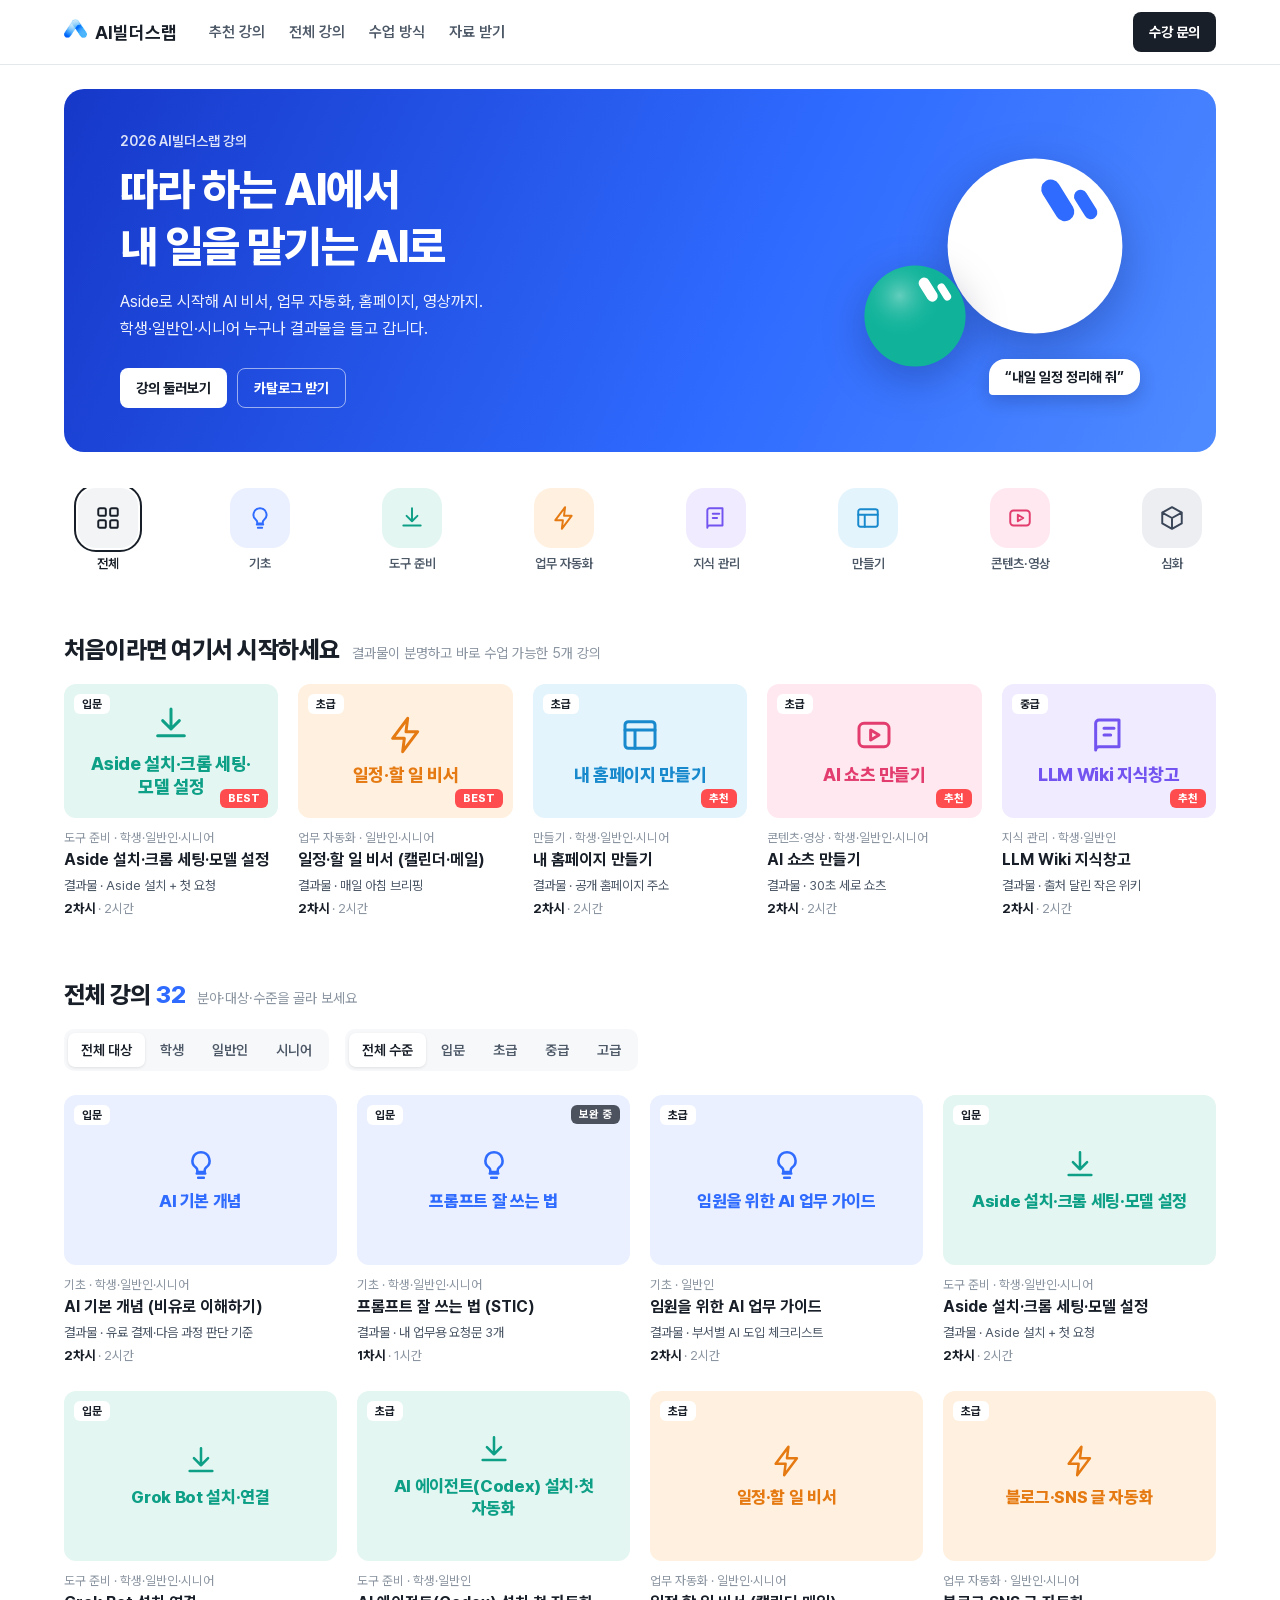
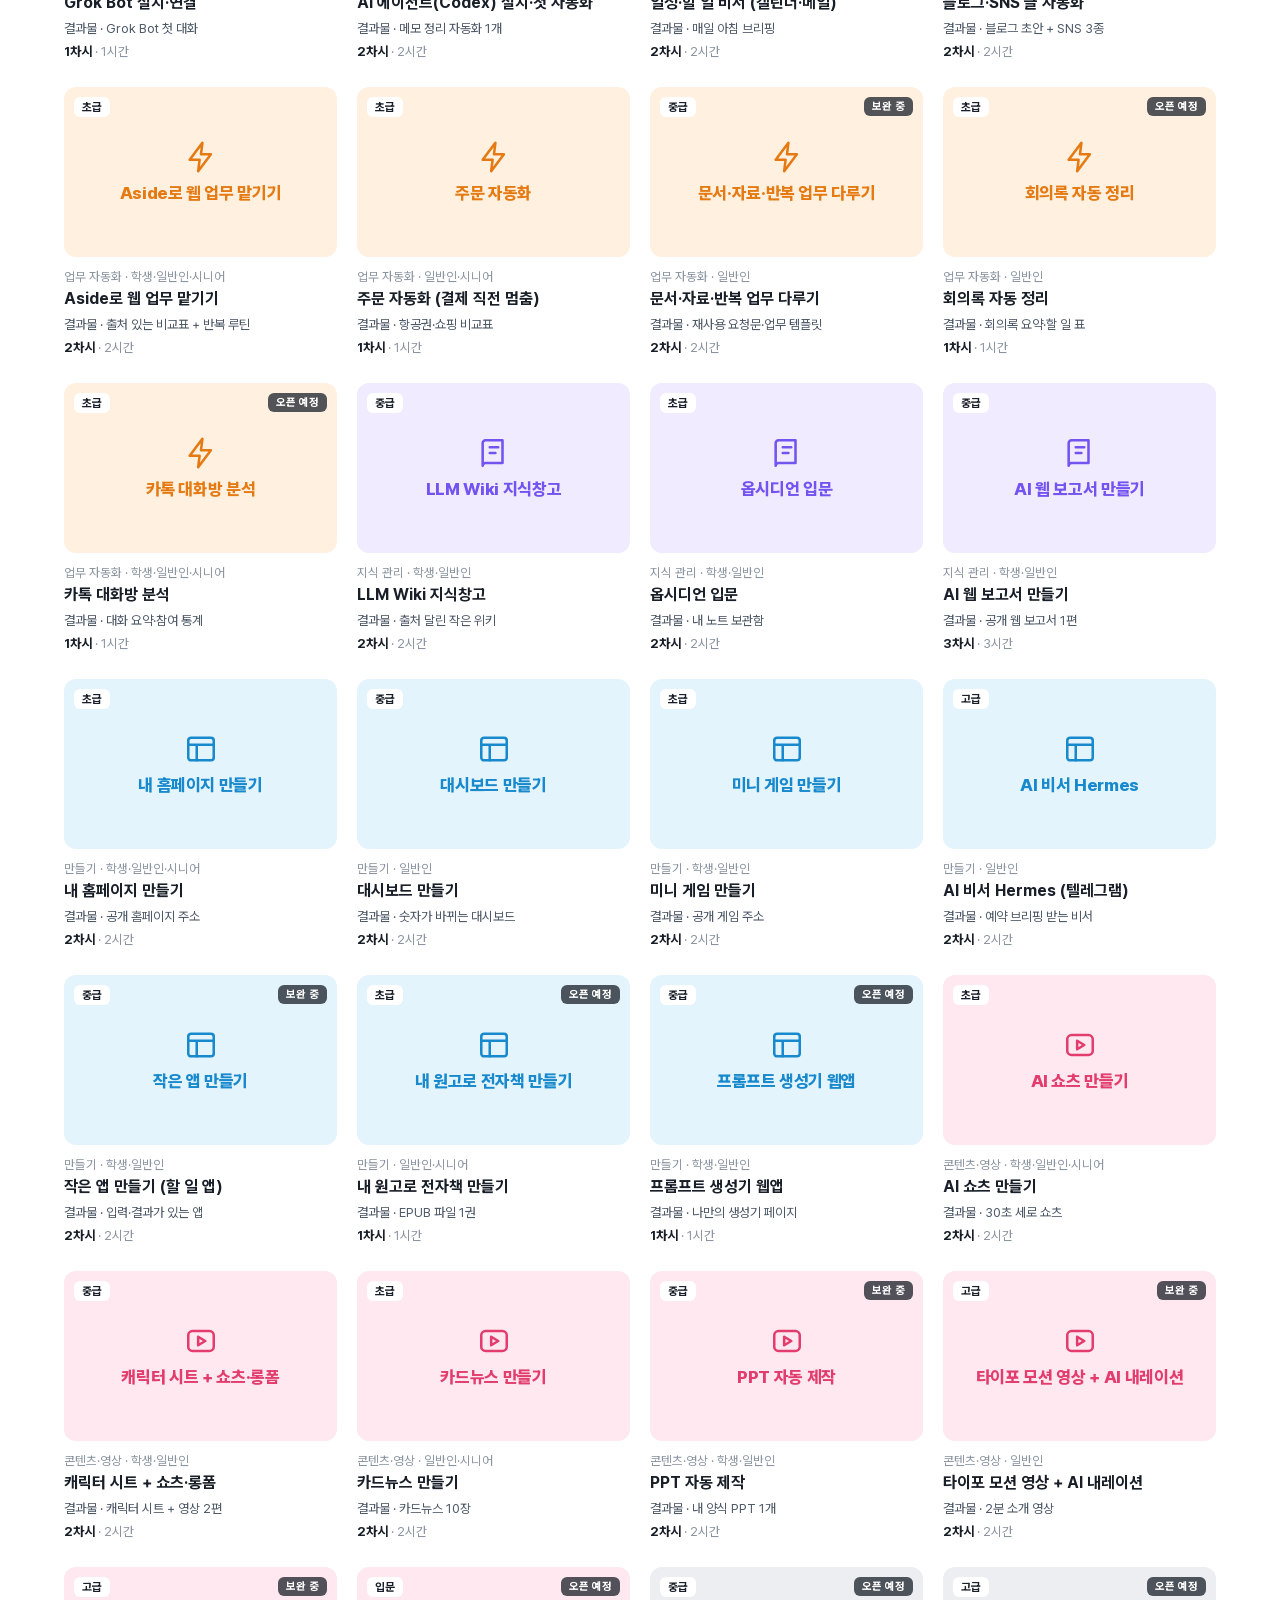
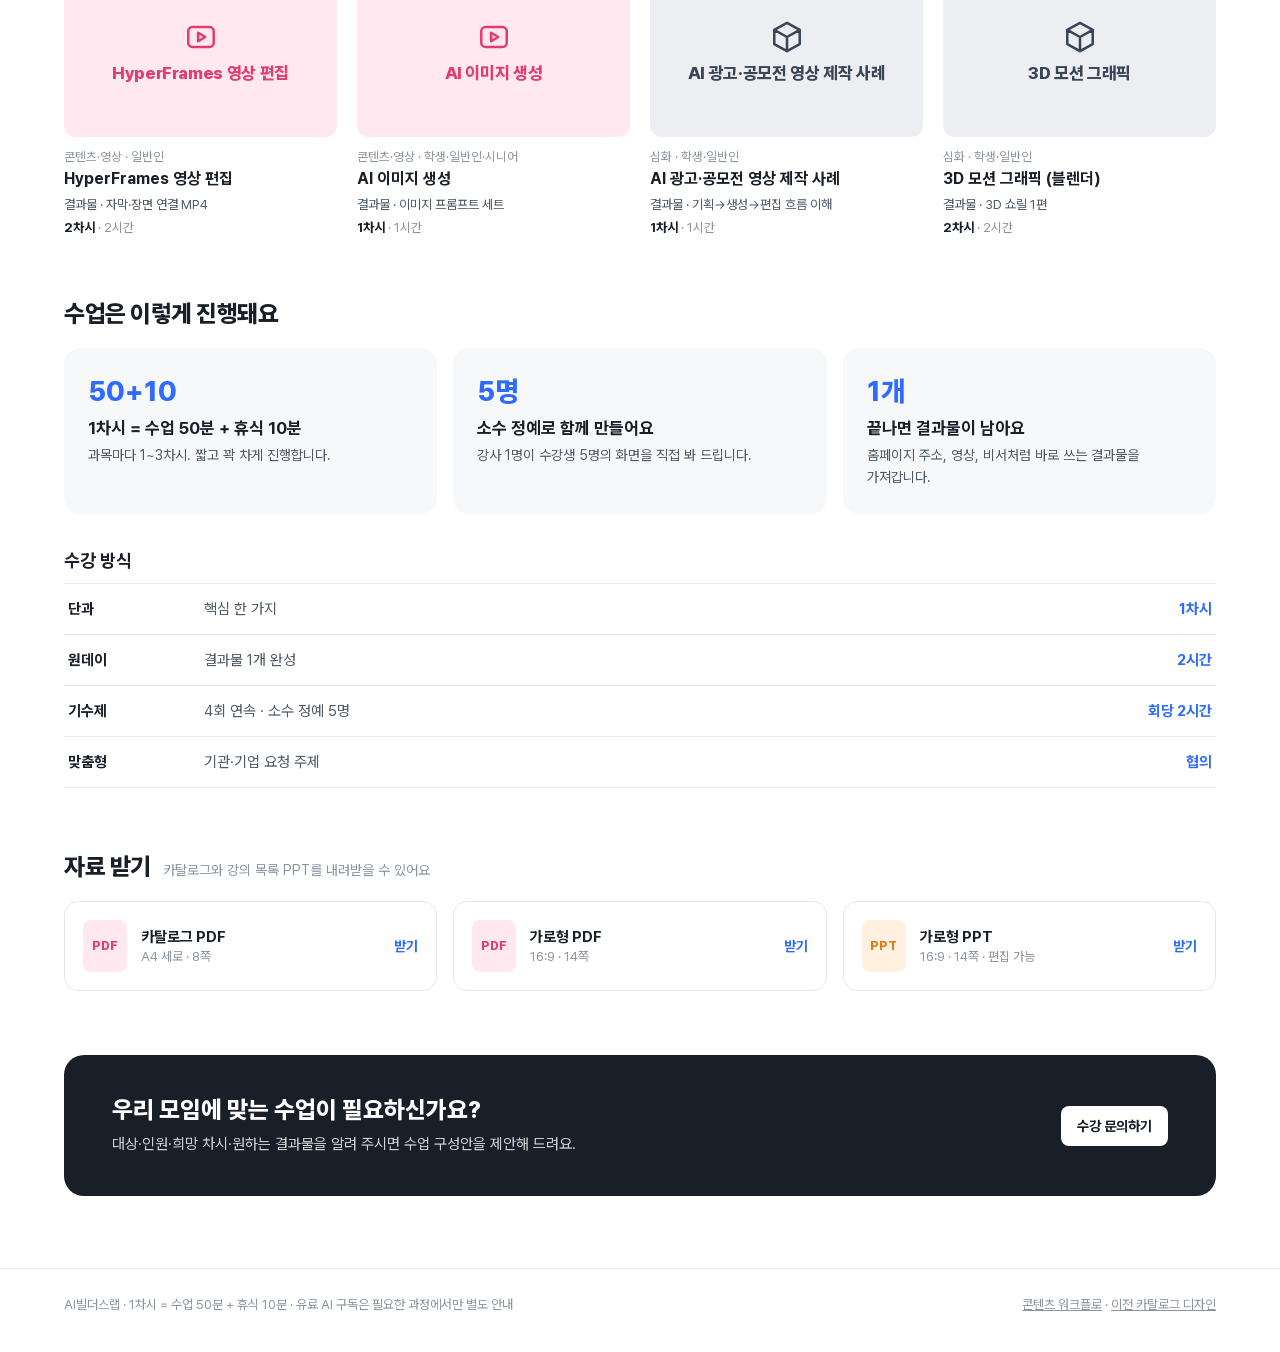
==== commit 8b0c5655: "카탈로그를 강의 목록형(클래스101·패스트캠퍼스 스타일)으로 개편, 이전 디자인은 catalog/styles/ 보관" ====
--- a/catalog/index.html
+++ b/catalog/index.html
@@ -1,208 +1,94 @@
-<!doctype html><html lang="ko" data-theme="catalog"><head><meta charset="utf-8"><meta name="viewport" content="width=device-width,initial-scale=1">
-<title>AI빌더스랩 교육 프로그램 카탈로그</title>
-<meta name="description" content="학생·일반인·시니어 대상 AI 교육 32개 과목. Aside, AI 비서, 업무 자동화, 홈페이지, 영상까지 AI빌더스랩 교육 프로그램을 소개합니다.">
-<meta property="og:title" content="AI빌더스랩 교육 프로그램 카탈로그"><meta property="og:description" content="따라 하는 AI에서 내 일을 맡기는 AI로. 32개 강의 주제를 한눈에.">
-<meta name="theme-color" content="#0E1A3A"><link rel="stylesheet" href="../fonts/pretendard.css"><style>
-:root{--navy:#0E1A3A;--navy2:#172A57;--blue:#2F6BFF;--mint:#10B39A;--yellow:#F5B544;--ink:#172033;--gray:#5F6B7A;--line:#E3E8F0;--bbg:#EEF3FF;--mbg:#E6F7F3;--ybg:#FFF5E2;--bg:#fff;--alt:#F7F9FC;--soft:#F4F6FA;--card:#fff;--cline:#DCE3EE;--band:#FAFBFD;--ink2:#2A3447;--pill:#DEE7FF;--track:#C7D3EE;--th:#0E1A3A;--th-ink:#fff;--chip-on:#0E1A3A;--contact:#0E1A3A;--contact-ink:#fff;--hero:#0E1A3A;--hero-ink:#fff;--hero-sub:#E3E9FA;--hero-mute:#C8D3F0;--hero-rule:rgba(255,255,255,.3);--ghost-line:rgba(255,255,255,.4);--grid:rgba(80,110,200,.16);--stripe:#10B39A;--eyebrow:#F5B544;--panel:#172A57;--r:20px}
-*{box-sizing:border-box;margin:0;padding:0}
-html{scroll-behavior:smooth}
-body{font-family:"Pretendard Variable",Pretendard,-apple-system,sans-serif;color:var(--ink);background:var(--bg);word-break:keep-all;-webkit-font-smoothing:antialiased}
-a{color:inherit;text-decoration:none}ol,ul{list-style:none}
-.wrap{max-width:1080px;margin:0 auto;padding:0 28px}
-.tbtn{display:inline-flex;align-items:center;height:42px;padding:0 18px;border-radius:10px;background:var(--blue);color:#fff;font-weight:700;font-size:15px;white-space:nowrap}
-.tbtn:hover{filter:brightness(1.08)}.tbtn.ghost{background:transparent;border:1px solid var(--ghost-line);color:var(--hero-ink)}
-/* hero */
-.hero{position:relative;overflow:hidden;background:var(--hero);color:var(--hero-ink);padding:0 0 40px}
-.grid-bg{position:absolute;inset:0;background-image:linear-gradient(var(--grid) 1px,transparent 1px),linear-gradient(90deg,var(--grid) 1px,transparent 1px);background-size:64px 64px}
-.stripe{position:absolute;left:0;top:0;bottom:0;width:8px;background:var(--stripe)}
-.top{position:relative;max-width:1080px;margin:0 auto;padding:22px 28px;display:flex;justify-content:space-between;align-items:center;gap:12px}
-.brand{display:flex;align-items:center;gap:12px}.brand img{height:38px}.brand b{display:block;font-size:19px}.brand small{font-size:10px;letter-spacing:.2em;color:var(--hero-mute)}
-.top-r{display:flex;gap:8px}.top .tbtn{height:38px;font-size:14px;padding:0 14px}
-.hero-in{position:relative;max-width:1080px;margin:0 auto;padding:40px 28px 0;display:grid;grid-template-columns:1.1fr .9fr;align-items:center;gap:24px}
-.eyebrow{color:var(--eyebrow);font-size:14px;letter-spacing:.12em;font-weight:600}
-.hero h1{font-size:clamp(34px,5.2vw,58px);font-weight:600;line-height:1.28;margin:18px 0 20px;letter-spacing:-.02em}
-.sub{font-size:clamp(16px,1.8vw,19px);line-height:1.65;color:var(--hero-sub);font-weight:300}
-.stats{display:grid;grid-template-columns:repeat(3,auto);gap:36px;margin-top:40px;padding-top:24px;border-top:1px solid var(--hero-rule);justify-content:start}
-.stats b{display:block;font-size:clamp(28px,3.4vw,40px);font-weight:500}.stats span{font-size:13px;color:var(--hero-mute)}
-.art{position:relative;height:420px}
-.art .panel{position:absolute;right:-60px;top:10px;width:360px;height:380px;border-radius:52px;background:var(--panel)}
-.bot{position:absolute;filter:drop-shadow(0 16px 24px rgba(0,0,0,.35));animation:float 6s ease-in-out infinite}
-.b1{left:110px;top:40px}.b1 svg{width:230px;height:230px}.b2{left:20px;top:200px;animation-delay:-3s}.b2 svg{width:150px;height:150px}
-@keyframes float{50%{transform:translateY(-12px)}}
-.chat{position:absolute;left:170px;top:320px;background:#fff;color:#172033;font-weight:600;font-size:15px;padding:11px 18px;border-radius:18px 18px 18px 4px;box-shadow:0 8px 20px rgba(0,0,0,.3)}
-.dot{position:absolute;border-radius:50%}.d1{width:14px;height:14px;background:var(--yellow);left:40px;top:40px}.d2{width:26px;height:26px;background:var(--yellow);left:70px;top:390px}.d3{width:12px;height:12px;background:var(--mint);left:-10px;top:150px}
-.hero-foot{position:relative;max-width:1080px;margin:36px auto 0;padding:0 28px;font-size:13px;color:var(--hero-mute);display:flex;justify-content:space-between;gap:12px;flex-wrap:wrap}
-/* sections */
-.sec{padding:96px 0}.sec.alt{background:var(--alt)}
-.kick{font-size:13px;color:var(--blue);font-weight:600;letter-spacing:.06em}
-.sec h2{font-size:clamp(28px,3.6vw,40px);font-weight:600;line-height:1.32;margin:14px 0 12px;letter-spacing:-.02em}
-.lead{font-size:16px;color:var(--gray);line-height:1.6}.lead.sm{font-size:14px;margin:-6px 0 16px}
-.label{font-size:12px;color:var(--blue);letter-spacing:.12em;font-weight:700;margin:48px 0 14px}
-.h3{font-size:21px;font-weight:600;margin:56px 0 18px}.h3.first{margin-top:0}
-.note{font-size:13px;color:var(--gray);margin-top:28px;line-height:1.6}
-.steps{display:grid;grid-template-columns:repeat(5,1fr);gap:12px}
-.steps li{background:var(--soft);border-radius:12px;padding:18px 16px 22px}.steps em{font-style:normal;font-size:12px;color:var(--blue);font-weight:600}
-.steps b{display:block;font-size:17px;margin:12px 0 6px}.steps span{font-size:13px;color:var(--gray)}
-.whys{display:grid;grid-template-columns:repeat(3,1fr);gap:16px}
-.why{border-radius:16px;padding:24px 22px 30px}.why.blue{background:var(--bbg)}.why.mint{background:var(--mbg)}.why.yellow{background:var(--ybg)}
-.why em{font-style:normal;font-size:12px;color:var(--blue);font-weight:600}.why.mint em{color:var(--mint)}.why.yellow em{color:#C98A12}
-.why b{display:block;font-size:19px;margin:12px 0 8px}.why span{font-size:14px;color:var(--gray)}
-.levels{position:relative;display:grid;grid-template-columns:repeat(4,1fr)}
-.levels:before{content:"";position:absolute;left:6px;right:12%;top:6px;height:2px;background:var(--track)}
-.levels li{position:relative}.levels i{display:block;width:14px;height:14px;border-radius:50%;background:var(--blue);margin-bottom:16px}
-.levels li:last-child i{background:var(--mint)}.levels b{display:block;font-size:17px}.levels span{font-size:14px;color:var(--gray)}
-.auds{display:grid;grid-template-columns:repeat(3,1fr);gap:16px}
-.aud{border-left:5px solid var(--blue);background:var(--alt);border-radius:0 14px 14px 0;padding:20px 22px 24px}.aud.mint{border-color:var(--mint)}.aud.yellow{border-color:var(--yellow)}
-.aud b{font-size:20px}.aud em{font-style:normal;font-size:13px;color:var(--blue);margin-left:8px;font-weight:600}.aud.mint em{color:var(--mint)}.aud.yellow em{color:#C98A12}
-.aud span{display:block;font-size:14px;color:var(--gray);margin-top:10px;line-height:1.55}
-.cards{display:grid;grid-template-columns:1fr 1fr;gap:18px;margin-top:40px}
-.card{display:flex;gap:22px;background:var(--card);border:1px solid var(--cline);border-radius:var(--r);padding:22px}
-.card:first-child{grid-column:1/-1}
-.ic{flex:0 0 120px;height:120px;border-radius:16px;display:flex;align-items:center;justify-content:center}.ic.blue{background:var(--bbg)}.ic.mint{background:var(--mbg)}
-.ic svg{width:70px;height:70px}.cb{flex:1;display:flex;flex-direction:column;min-width:0}
-.meta{font-size:12px;color:var(--blue);font-weight:600}.meta.mint{color:var(--mint)}
-.card h3{font-size:20px;font-weight:600;margin:8px 0 6px}.tools{font-size:13px;color:var(--gray)}.line{font-size:14px;margin:6px 0 14px}
-.cfoot{margin-top:auto;display:flex;justify-content:space-between;align-items:center;gap:10px;flex-wrap:wrap}
-.badge{color:#fff;font-size:12px;font-weight:700;padding:6px 11px;border-radius:7px;background:var(--blue)}.badge.mint{background:var(--mint)}.out{font-size:13px;color:var(--gray)}
-.halves{display:grid;grid-template-columns:1fr 1fr;gap:12px;margin-bottom:12px}
-.halves span{font-size:13px;font-weight:700;color:var(--blue);border-bottom:2px solid var(--blue);padding-bottom:6px}.halves span+span{color:var(--mint);border-color:var(--mint)}
-.tiles{display:grid;grid-template-columns:repeat(8,1fr);gap:10px}
-.tiles li{background:var(--card);border:1px solid var(--cline);border-radius:12px;padding:14px 12px;min-height:84px}.tiles li.t2{background:var(--mbg)}
-.tiles em{font-style:normal;font-size:11px;color:var(--blue);font-weight:600}.tiles .t2 em{color:var(--mint)}.tiles b{display:block;font-size:14px;margin-top:8px;font-weight:600}
-.chips{display:flex;flex-wrap:wrap;gap:8px;margin-top:36px}
-.chip{font:inherit;font-size:14px;font-weight:600;height:38px;padding:0 15px;border-radius:999px;border:1px solid var(--cline);background:var(--card);color:var(--ink2);cursor:pointer}
-.chip.on{background:var(--chip-on);border-color:var(--chip-on);color:#fff}.chip:focus-visible,.tbtn:focus-visible{outline:3px solid var(--mint);outline-offset:2px}
-.legend{display:flex;flex-wrap:wrap;gap:8px 28px;font-size:13px;color:var(--ink2);margin:20px 0 4px}.legend span{display:flex;align-items:center;gap:8px}
-.d{display:inline-block;width:10px;height:10px;border-radius:50%;flex:none}.d.mint{background:var(--mint)}.d.blue{background:var(--blue)}.d.yellow{background:var(--yellow)}
-.block{margin-top:22px}.block[hidden]{display:none}
-.area{display:flex;align-items:center;gap:18px;border-radius:12px;padding:12px 20px;font-size:17px}
-.area.blue{background:var(--bbg)}.area.mint{background:var(--mbg)}.area.yellow{background:var(--ybg)}
-.area em{font-style:normal;color:var(--blue);font-size:14px;font-weight:600}.area.mint em{color:var(--mint)}.area.yellow em{color:#C98A12}
-.area b{font-weight:600}.area span{margin-left:auto;font-size:13px;color:var(--blue);font-weight:600}.area.mint span{color:var(--mint)}.area.yellow span{color:#C98A12}
-table{width:100%;border-collapse:separate;border-spacing:0;margin-top:8px;font-size:14px}
-th{background:var(--th);color:var(--th-ink);font-weight:500;text-align:left;padding:11px 14px;font-size:13px}
-th:first-child{border-radius:10px 0 0 10px;padding-left:20px;width:36%}th:nth-child(2){width:20%}th:nth-child(3){width:8%}th:last-child{border-radius:0 10px 10px 0}
-td{padding:12px 14px;border-bottom:1px solid var(--line);color:var(--ink2);vertical-align:middle}
-tbody tr:nth-child(even) td{background:var(--band)}
-td.nm{font-weight:600;color:var(--ink)}td.nm .d{margin-right:10px}td.lvl{color:var(--blue);font-weight:600}td.o{color:var(--gray)}
-th.n,td.n{text-align:center;width:90px}td.n span{display:inline-block;padding:4px 10px;border-radius:7px;background:var(--bbg);color:var(--blue);font-weight:700;font-size:13px;white-space:nowrap}
-.flowbox{margin-top:32px;background:var(--soft);border-radius:14px;padding:20px 22px;font-size:14px;line-height:1.75;color:var(--ink2)}.flowbox b{color:var(--ink)}
-.two{display:grid;grid-template-columns:1.15fr .85fr;gap:48px;margin-top:44px}
-.models{display:grid;grid-template-columns:1fr 1fr;gap:14px}
-.model{background:var(--card);border:1px solid var(--cline);border-radius:16px;padding:20px 20px 26px}.model b{font-size:19px;margin-left:10px}
-.pill{display:inline-block;background:var(--pill);color:var(--blue);font-size:13px;font-weight:600;padding:5px 13px;border-radius:8px}.model p{font-size:14px;color:var(--gray);margin-top:14px}
-.checks li{display:flex;align-items:center;gap:16px;padding:14px 0;border-bottom:1px solid var(--line);font-size:15px}
-.checks i{flex:none;width:20px;height:20px;border-radius:50%;border:2.5px solid var(--mint)}.checks b{flex:none;width:44px}.checks span{color:var(--gray)}
-.contact{position:relative;margin-top:56px;background:var(--contact);color:var(--contact-ink);border-radius:24px;padding:36px 40px;display:flex;justify-content:space-between;align-items:center;gap:24px}
-.contact h3{font-size:26px;font-weight:600}.contact p{font-size:15px;margin:12px 0 22px;color:#E3E9FA;max-width:560px;line-height:1.6}
-.cta{display:flex;gap:10px;flex-wrap:wrap}.cbot svg{width:110px;height:110px}
-.fine{font-size:12.5px;color:var(--gray);margin-top:18px;line-height:1.6}
-.dls{display:grid;grid-template-columns:repeat(3,1fr);gap:14px}
-.dl{display:flex;flex-direction:column;gap:6px;background:var(--card);border:1px solid var(--cline);border-radius:16px;padding:20px 22px}
-.dl:hover{border-color:var(--blue);box-shadow:0 6px 18px rgba(47,107,255,.12)}.dl:focus-visible{outline:3px solid var(--mint);outline-offset:2px}
-.dl b{font-size:18px}.dl span{font-size:13px;color:var(--gray)}.dl i{font-style:normal;margin-top:10px;font-size:14px;font-weight:700;color:var(--blue)}
-.foot{padding:28px 0 40px;border-top:1px solid var(--line);font-size:13px;color:var(--gray)}.foot .wrap{display:flex;justify-content:space-between;gap:12px;flex-wrap:wrap}
-@media(max-width:960px){.hero-in{grid-template-columns:1fr}.art{height:300px;max-width:440px;margin:0 auto;width:100%}
-.art .panel{right:-20px;width:300px;height:290px}.b1{left:150px;top:10px}.b1 svg{width:180px;height:180px}.b2{left:50px;top:130px}.b2 svg{width:120px;height:120px}.chat{left:150px;top:240px}
-.d2{top:270px}.tiles{grid-template-columns:repeat(4,1fr)}.halves{display:none}.two{grid-template-columns:1fr}.steps{grid-template-columns:repeat(3,1fr)}}
-@media(max-width:760px){.wrap,.top,.hero-in,.hero-foot{padding-left:20px;padding-right:20px}.sec{padding:64px 0}
-.cards,.whys,.auds,.dls{grid-template-columns:1fr}.card{flex-direction:column}.ic{flex-basis:auto;height:110px}
-.steps{grid-template-columns:1fr 1fr}.levels{grid-template-columns:1fr 1fr;row-gap:24px}.levels:before{display:none}
-.stats{gap:22px}.models{grid-template-columns:1fr}
-thead{display:none}table,tbody,tr,td{display:block;width:100%}tr{border:1px solid var(--cline);border-radius:12px;padding:12px 14px;margin-top:10px;background:var(--card)}
-tbody tr:nth-child(even) td{background:transparent}td{border:0;padding:3px 0;font-size:14px}td.nm{font-size:16px;padding-bottom:6px}
-td[data-k]:before{content:attr(data-k);display:inline-block;width:52px;color:#8B95A5;font-size:12px;font-weight:500}
-td.n{text-align:left;width:auto;padding-top:8px}.contact{flex-direction:column;align-items:flex-start;padding:28px 24px}.cbot{display:none}}
-@media(max-width:420px){.top-r .ghost{display:none}.brand small{display:none}.steps{grid-template-columns:1fr}.tiles{grid-template-columns:1fr 1fr}.stats{grid-template-columns:repeat(3,auto);gap:16px}
-.art{height:260px}.art .panel{width:240px;height:250px}.b1{left:110px}.b1 svg{width:150px;height:150px}.b2{left:20px;top:110px}.b2 svg{width:100px;height:100px}.chat{left:90px;top:210px;font-size:13px}.d2{left:40px;top:240px}}
-@media(prefers-reduced-motion:reduce){.bot{animation:none}html{scroll-behavior:auto}}
-
-/* ── 스타일 전환 ── */
-.dock{position:fixed;left:50%;bottom:16px;transform:translateX(-50%);z-index:30;display:flex;align-items:center;gap:4px;max-width:calc(100% - 24px);padding:6px;background:var(--card);border:1px solid var(--cline);border-radius:14px;box-shadow:0 8px 28px rgba(0,0,0,.18);overflow-x:auto;scrollbar-width:none}
-.dock::-webkit-scrollbar{display:none}.dock-l{flex:none;font-size:12px;font-weight:700;color:var(--gray);padding:0 6px 0 8px}
-.dock button{flex:none;display:flex;align-items:center;gap:7px;border:0;background:none;font:inherit;font-size:13px;font-weight:700;color:var(--ink);padding:7px 11px 7px 8px;border-radius:9px;cursor:pointer}
-.dock button:hover{background:var(--soft)}.dock button[aria-pressed=true]{background:var(--blue);color:#fff}
-.dock button:focus-visible{outline:2px solid var(--blue);outline-offset:2px}
-.dock .sw{width:18px;height:18px;border-radius:5px;border:1px solid rgba(0,0,0,.15);flex:none}.dock small{font-size:10px;font-weight:700;opacity:.7}
-body{padding-bottom:76px}.sr{position:absolute;width:1px;height:1px;overflow:hidden;clip:rect(0 0 0 0)}
-@media(max-width:760px){.dock{left:10px;right:10px;bottom:10px;transform:none;max-width:none;flex-wrap:wrap;justify-content:center;overflow:visible;row-gap:2px}.dock-l,.dock small{display:none}.dock button{padding:6px 8px;gap:5px;font-size:12.5px}.dock .sw{width:14px;height:14px}body{padding-bottom:118px}}
-/* 밝은 표지 공통 (교안·토스·n8n·매거진) */
-html:is([data-theme=lesson],[data-theme=toss],[data-theme=n8n],[data-theme=magazine]){--hero-ink:var(--ink);--hero-sub:var(--gray);--hero-mute:var(--gray);--hero-rule:var(--cline);--ghost-line:var(--cline);--grid:transparent;--stripe:transparent}
-html:is([data-theme=lesson],[data-theme=toss],[data-theme=n8n],[data-theme=magazine]) .stripe{display:none}
-/* 교안: AI빌더스랩 PPT 교안 양식 */
-html[data-theme=lesson]{--bg:#fff;--alt:#F8FAFE;--soft:#EEF3FB;--card:#fff;--cline:#DDE5F0;--band:#F8FAFE;--hero:#fff;--panel:#EEF3FB;--eyebrow:#2F6BFF;--th:#2F6BFF;--chip-on:#2F6BFF;--contact:#2F6BFF;--pill:#DDE7FF;--r:12px}
-html[data-theme=lesson] .hero{border-top:10px solid #2F6BFF;border-bottom:1px solid #DDE5F0}
-html[data-theme=lesson] .hero h1,html[data-theme=lesson] .sec h2{font-weight:700}
-html[data-theme=lesson] .sec{border-top:1px solid #DDE5F0}
-html[data-theme=lesson] .sec-h{border-left:6px solid #2F6BFF;padding-left:18px}
-html[data-theme=lesson] .why,html[data-theme=lesson] .steps li,html[data-theme=lesson] .model,html[data-theme=lesson] .dl,html[data-theme=lesson] .contact,html[data-theme=lesson] .aud{border-radius:12px}
-html[data-theme=lesson] .chat{border:1px solid #DDE5F0}
-/* 토스 */
-html[data-theme=toss]{--blue:#3182F6;--mint:#00B493;--yellow:#FFB331;--ink:#191F28;--ink2:#333D4B;--gray:#6B7684;--line:#F2F4F6;--bg:#fff;--alt:#F2F4F6;--soft:#F2F4F6;--card:#fff;--cline:transparent;--band:transparent;
---bbg:#E8F3FF;--mbg:#E3F8F2;--ybg:#FFF4DC;--hero:#fff;--panel:#F2F4F6;--eyebrow:#3182F6;--th:#F2F4F6;--th-ink:#4E5968;--chip-on:#3182F6;--contact:#3182F6;--pill:#E8F3FF;--track:#E5E8EB;--r:24px}
-html[data-theme=toss] .hero h1{font-weight:800;letter-spacing:-.035em}html[data-theme=toss] .sec h2{font-weight:800;letter-spacing:-.03em}
-html[data-theme=toss] .stats b{color:#3182F6;font-weight:800}html[data-theme=toss] .art .panel{border-radius:48px}
-html[data-theme=toss] .tbtn{border-radius:14px;height:48px}html[data-theme=toss] .top .tbtn{height:40px;border-radius:12px}
-html[data-theme=toss] .sec:not(.alt) .card,html[data-theme=toss] .sec:not(.alt) .dl{background:#F9FAFB}
-html[data-theme=toss] .why,html[data-theme=toss] .aud,html[data-theme=toss] .model,html[data-theme=toss] .dl,html[data-theme=toss] .contact{border-radius:24px}
-html[data-theme=toss] .steps li,html[data-theme=toss] .tiles li,html[data-theme=toss] .area{border-radius:18px}html[data-theme=toss] .aud{border-left:0}
-html[data-theme=toss] .chip{background:#F2F4F6;border-color:#F2F4F6}html[data-theme=toss] .chip.on{background:#3182F6;border-color:#3182F6}
-html[data-theme=toss] th:first-child{border-radius:12px 0 0 12px}html[data-theme=toss] th:last-child{border-radius:0 12px 12px 0}
-html[data-theme=toss] .contact .tbtn{background:#fff;color:#3182F6}html[data-theme=toss] .dock{border-radius:18px}
-/* n8n: 점 캔버스 + 노드 카드 */
-html[data-theme=n8n]{--blue:#FF6D5A;--mint:#20B69E;--yellow:#FFB547;--ink:#2B2D33;--ink2:#41444D;--gray:#6F7380;--line:#E4E6EB;--bg:#F5F5F7;--alt:transparent;--soft:#fff;--card:#fff;--cline:#D9DBE1;--band:#FAFAFB;
---bbg:#FFEDEA;--mbg:#E3F6F2;--ybg:#FFF3DE;--hero:transparent;--panel:#fff;--eyebrow:#FF6D5A;--th:#2B2D33;--chip-on:#FF6D5A;--contact:#2B2D33;--pill:#FFE1DC;--track:#C9CCD3;--r:12px}
-html[data-theme=n8n] body{background-image:radial-gradient(#D3D5DC 1.2px,transparent 1.2px);background-size:22px 22px}
-html[data-theme=n8n] .art .panel{border:1.5px solid #D9DBE1;border-radius:18px}
-html[data-theme=n8n] :is(.card,.steps li,.model,.dl,.why,.tiles li){position:relative;border:1.5px solid #D9DBE1;border-radius:12px;box-shadow:0 1px 2px rgba(0,0,0,.05)}
-html[data-theme=n8n] :is(.card,.steps li,.model,.dl,.why):before,html[data-theme=n8n] :is(.card,.steps li,.model,.dl,.why):after{content:"";position:absolute;top:50%;width:11px;height:11px;margin-top:-6px;border-radius:50%;background:#fff;border:1.5px solid #9BA0AB}
-html[data-theme=n8n] :is(.card,.steps li,.model,.dl,.why):before{left:-7px}html[data-theme=n8n] :is(.card,.steps li,.model,.dl,.why):after{right:-7px}
-html[data-theme=n8n] :is(.card,.steps li,.model,.dl):hover{border-color:#FF6D5A}
-html[data-theme=n8n] .why{background:#fff;border-top:5px solid var(--blue)}html[data-theme=n8n] .why.mint{border-top-color:var(--mint)}html[data-theme=n8n] .why.yellow{border-top-color:var(--yellow)}
-html[data-theme=n8n] .tbtn{border-radius:8px}html[data-theme=n8n] .contact{border-radius:14px}html[data-theme=n8n] .flowbox{border:1.5px dashed #C9CCD3}
-html[data-theme=n8n] th:first-child{border-radius:8px 0 0 8px}html[data-theme=n8n] th:last-child{border-radius:0 8px 8px 0}
-/* 다크 */
-html[data-theme=dark]{--blue:#5B8CFF;--mint:#2BD4B4;--yellow:#F7C35C;--ink:#E8EAF0;--ink2:#C3C8D4;--gray:#97A0B0;--line:#232833;--bg:#0D0F14;--alt:#12151C;--soft:#181C25;--card:#161A22;--cline:#2A303C;--band:#13161D;
---bbg:rgba(91,140,255,.14);--mbg:rgba(43,212,180,.12);--ybg:rgba(247,195,92,.12);--hero:#07090D;--panel:#141A2A;--th:#232937;--chip-on:#5B8CFF;--contact:#161A22;--pill:rgba(91,140,255,.2);--track:#2F3645;color-scheme:dark}
-html[data-theme=dark] .contact{border:1px solid #2A303C}html[data-theme=dark] .why.yellow em,html[data-theme=dark] .aud.yellow em,html[data-theme=dark] .area.yellow em,html[data-theme=dark] .area.yellow span{color:#F7C35C}
-html[data-theme=dark] .ic svg rect[fill="#fff"]{fill:#E8EAF0}
-/* 매거진: 아이보리 + 검정 굵은 선 + 노랑 */
-html[data-theme=magazine]{--blue:#111;--mint:#0E9F7E;--yellow:#F2B705;--ink:#111;--ink2:#222;--gray:#555;--line:#D8D4CA;--bg:#FAF8F3;--alt:#F1EDE3;--soft:#fff;--card:#fff;--cline:#111;--band:transparent;
---bbg:#FFF4B8;--mbg:#E2F2EA;--ybg:#FFEFC2;--hero:#FAF8F3;--panel:#FFE14D;--eyebrow:#111;--th:#111;--chip-on:#111;--contact:#111;--pill:#FFE14D;--track:#111;--r:0}
-html[data-theme=magazine] .hero{border-bottom:3px solid #111}html[data-theme=magazine] .sec{border-top:3px solid #111}
-html[data-theme=magazine] .hero h1{font-weight:800;letter-spacing:-.04em;font-size:clamp(36px,6vw,68px)}html[data-theme=magazine] .sec h2{font-weight:800;letter-spacing:-.035em}
-html[data-theme=magazine] :is(.eyebrow,.kick){display:inline-block;background:#FFE14D;color:#111;padding:4px 10px}
-html[data-theme=magazine] .art .panel{border-radius:0;border:3px solid #111}html[data-theme=magazine] .chat{border:2px solid #111;border-radius:0;box-shadow:5px 5px 0 #111}
-html[data-theme=magazine] :is(.card,.steps li,.model,.dl,.why,.aud,.tiles li,.area,.contact,.flowbox,.ic,.chip,.tbtn,.badge,.pill,.dock,.dock button,td.n span){border-radius:0}
-html[data-theme=magazine] :is(.card,.steps li,.model,.dl,.tiles li){border:2px solid #111}html[data-theme=magazine] :is(.card,.dl,.model):hover{box-shadow:6px 6px 0 #111}
-html[data-theme=magazine] .why{border:2px solid #111}html[data-theme=magazine] .aud{border:2px solid #111;border-left-width:8px}
-html[data-theme=magazine] th:first-child,html[data-theme=magazine] th:last-child{border-radius:0}html[data-theme=magazine] .stats b{font-weight:800}
-html[data-theme=magazine] .tbtn{background:#111;color:#FFE14D}html[data-theme=magazine] .tbtn.ghost{background:transparent;color:#111}
-html[data-theme=magazine] .contact .tbtn{background:#FFE14D;color:#111}html[data-theme=magazine] .dock button[aria-pressed=true]{background:#111;color:#FFE14D}
-
-</style><script>try{var t=new URLSearchParams(location.search).get("style")||localStorage.getItem("aibl-catalog-style");if(t)document.documentElement.dataset.theme=t}catch(e){}</script></head><body>
-<header class="hero"><div class="grid-bg" aria-hidden="true"></div><div class="stripe"></div>
-<nav class="top"><a class="brand" href="../"><img src="bl-symbol.png" alt=""><span><b>AI빌더스랩</b><small>AI BUILDERS LAB</small></span></a>
-<div class="top-r"><a class="tbtn ghost" href="../">콘텐츠 찾기</a><a class="tbtn" href="#downloads">자료 받기</a></div></nav>
-<div class="hero-in"><div class="hero-txt"><p class="eyebrow">2026 AI EDUCATION PROGRAM</p>
-<h1>따라 하는 AI에서<br>내 일을 맡기는 AI로.</h1>
-<p class="sub">Aside로 시작하고, AI 비서로 자동화하고,<br>홈페이지·영상으로 확장하는 실전 AI 교육</p>
-<div class="stats"><div><b>07</b><span>교육 분야</span></div><div><b>32</b><span>강의 주제</span></div><div><b>01-03</b><span>과목별 차시 범위</span></div></div></div>
-<div class="art" aria-hidden="true"><div class="panel"></div><div class="bot b1"><svg class="grok" width="230" height="230" viewBox="0 0 100 100"><defs><radialGradient id="g39541" cx="35%" cy="30%" r="75%"><stop offset="0" stop-color="#fff" stop-opacity=".35"/><stop offset=".55" stop-color="#2F6BFF" stop-opacity="0"/></radialGradient></defs><circle cx="50" cy="50" r="46" fill="#2F6BFF"/><circle cx="50" cy="50" r="46" fill="url(#g39541)"/><rect x="57" y="14" width="10" height="24" rx="5" fill="#fff" transform="rotate(-32 62 26)"/><rect x="73" y="20" width="7" height="17" rx="3.5" fill="#fff" transform="rotate(-32 76 28)"/></svg></div><div class="bot b2"><svg class="grok" width="150" height="150" viewBox="0 0 100 100"><defs><radialGradient id="g63246" cx="35%" cy="30%" r="75%"><stop offset="0" stop-color="#fff" stop-opacity=".35"/><stop offset=".55" stop-color="#10B39A" stop-opacity="0"/></radialGradient></defs><circle cx="50" cy="50" r="46" fill="#10B39A"/><circle cx="50" cy="50" r="46" fill="url(#g63246)"/><rect x="57" y="14" width="10" height="24" rx="5" fill="#fff" transform="rotate(-32 62 26)"/><rect x="73" y="20" width="7" height="17" rx="3.5" fill="#fff" transform="rotate(-32 76 28)"/></svg></div>
-<div class="chat">“내일 일정 정리해 줘”</div><span class="dot d1"></span><span class="dot d2"></span><span class="dot d3"></span></div></div>
-<p class="hero-foot">학생 · 일반인 · 시니어 대상 AI 교육 프로그램 제안 <span>교육과정 기획안 · 2026.10</span></p></header><main><section class="sec " id="s01"><div class="wrap"><div class="sec-h"><span class="kick">01 / OUR APPROACH</span><h2>무엇을 아는지보다,<br>무엇을 맡길 수 있는지가 중요합니다.</h2><p class="lead">AI빌더스랩 수업은 설치에서 시작해, 내 일을 AI에게 맡기는 경험까지 한 흐름으로 연결합니다.</p></div><p class="label">LEARNING JOURNEY</p><ol class="steps"><li><em>01</em><b>설치</b><span>도구를 준비한다</span></li><li><em>02</em><b>첫 요청</b><span>AI에게 말을 건다</span></li><li><em>03</em><b>따라 만들기</b><span>결과물을 완성한다</span></li><li><em>04</em><b>내 주제로</b><span>내 일에 적용한다</span></li><li><em>05</em><b>공유·발표</b><span>만든 것을 보여 준다</span></li></ol><p class="label">WHY AI BUILDERS LAB</p><div class="whys"><div class="why blue"><em>01</em><b>결과물 중심 수업</b><span>매 수업 손에 남는 결과물 1개</span></div><div class="why mint"><em>02</em><b>무료 도구부터</b><span>유료 구독은 필요한 과정에서만 안내</span></div><div class="why yellow"><em>03</em><b>대상별 맞춤 편성</b><span>학생·일반인·시니어 수준에 맞춰 조정</span></div></div><h3 class="h3">수준에 맞춘 커리큘럼</h3><ol class="levels"><li><i></i><b>입문</b><span>설치·첫 사용</span></li><li><i></i><b>초급</b><span>따라 하면 완성</span></li><li><i></i><b>중급</b><span>내 주제로 응용</span></li><li><i></i><b>고급</b><span>도구 연결·서버·영상</span></li></ol><h3 class="h3">대상별 추천 과목</h3><div class="auds"><div class="aud blue"><b>학생</b><em>20개 · 35차시</em><span>홈페이지 · 미니 게임 · 쇼츠 · LLM Wiki</span></div><div class="aud mint"><b>일반인</b><em>32개 · 56차시</em><span>AI 비서 · 업무 자동화 · 대시보드 · Hermes</span></div><div class="aud yellow"><b>시니어</b><em>14개 · 22차시</em><span>Aside · 일정 비서 · 카드뉴스 · 쇼츠</span></div></div><p class="note">※ 각 과정은 대상, 경험 수준, 인원, 사용 기기에 따라 난이도와 활동 범위를 조정합니다. 1차시 = 수업 50분 + 휴식 10분.</p></div></section><section class="sec alt" id="s02"><div class="wrap"><div class="sec-h"><span class="kick">02 / SIGNATURE PROGRAMS</span><h2>처음 시작하기 좋은<br>대표 강의 5선</h2><p class="lead">입문부터 고급까지, 결과물이 분명한 다섯 과목을 먼저 제안합니다.</p></div><div class="cards"><article class="card"><div class="ic blue"><svg viewBox="0 0 64 64"><rect x="6" y="10" width="52" height="42" rx="7" fill="#2F6BFF"/><rect x="10" y="20" width="44" height="28" rx="3" fill="#fff"/><circle cx="13" cy="15" r="2" fill="#fff"/><circle cx="19" cy="15" r="2" fill="#fff"/><circle cx="25" cy="15" r="2" fill="#fff"/><rect x="16" y="26" width="22" height="4" rx="2" fill="#10B39A"/><rect x="16" y="34" width="32" height="3" rx="1.5" fill="#C9D6F5"/><rect x="16" y="40" width="26" height="3" rx="1.5" fill="#C9D6F5"/></svg></div><div class="cb"><p class="meta blue">대표 01 · 학생·일반인·시니어 · 입문</p><h3>AI 브라우저 Aside로 시작하기</h3><p class="tools">Aside 설치 · 크롬 설정 가져오기 · 무료 모델 설정</p><p class="line">설치 · 첫 요청 · 웹 검색과 정리 맡기기</p><div class="cfoot"><span class="badge blue">2차시 추천</span><span class="out">결과물 · Aside 설치 + 첫 요청</span></div></div></article><article class="card"><div class="ic mint"><svg class="grok" width="70" height="70" viewBox="0 0 100 100"><defs><radialGradient id="g34783" cx="35%" cy="30%" r="75%"><stop offset="0" stop-color="#fff" stop-opacity=".35"/><stop offset=".55" stop-color="#10B39A" stop-opacity="0"/></radialGradient></defs><circle cx="50" cy="50" r="46" fill="#10B39A"/><circle cx="50" cy="50" r="46" fill="url(#g34783)"/><rect x="57" y="14" width="10" height="24" rx="5" fill="#fff" transform="rotate(-32 62 26)"/><rect x="73" y="20" width="7" height="17" rx="3.5" fill="#fff" transform="rotate(-32 76 28)"/></svg></div><div class="cb"><p class="meta mint">대표 02 · 일반인·시니어 · 초급</p><h3>매일 아침 브리핑하는 AI 비서</h3><p class="tools">Grok Bot · 캘린더 · 메일 연결</p><p class="line">일정 정리 · 할 일 목록 · 아침 브리핑 예약</p><div class="cfoot"><span class="badge mint">2차시 추천</span><span class="out">결과물 · 매일 아침 브리핑</span></div></div></article><article class="card"><div class="ic blue"><svg viewBox="0 0 64 64"><rect x="8" y="8" width="48" height="48" rx="9" fill="#10B39A"/><rect x="14" y="16" width="36" height="12" rx="3" fill="#fff"/><rect x="14" y="32" width="16" height="16" rx="3" fill="#fff" opacity=".9"/><rect x="34" y="32" width="16" height="7" rx="2" fill="#fff" opacity=".9"/><rect x="34" y="41" width="16" height="7" rx="2" fill="#F5B544"/></svg></div><div class="cb"><p class="meta blue">대표 03 · 학생·일반인·시니어 · 초급</p><h3>말로 만드는 내 홈페이지</h3><p class="tools">Grok Build · 공개 주소 배포</p><p class="line">기획 · 화면 만들기 · 고치기 · 공개 주소 받기</p><div class="cfoot"><span class="badge blue">2차시 추천</span><span class="out">결과물 · 공개 홈페이지 주소</span></div></div></article><article class="card"><div class="ic blue"><svg viewBox="0 0 64 64"><line x1="20" y1="20" x2="44" y2="24" stroke="#2F6BFF" stroke-width="3"/><line x1="20" y1="20" x2="26" y2="46" stroke="#2F6BFF" stroke-width="3"/><line x1="44" y1="24" x2="26" y2="46" stroke="#2F6BFF" stroke-width="3"/><line x1="44" y1="24" x2="48" y2="46" stroke="#2F6BFF" stroke-width="3"/><circle cx="20" cy="20" r="8" fill="#2F6BFF"/><circle cx="44" cy="24" r="6" fill="#10B39A"/><circle cx="26" cy="46" r="7" fill="#2F6BFF"/><circle cx="48" cy="46" r="5" fill="#F5B544"/></svg></div><div class="cb"><p class="meta blue">대표 04 · 학생·일반인 · 중급</p><h3>출처를 찾아 답하는 나만의 지식창고</h3><p class="tools">LLM Wiki · Obsidian</p><p class="line">자료 모으기 · 요약 노트 연결 · 근거 있는 답 받기</p><div class="cfoot"><span class="badge blue">2차시 추천</span><span class="out">결과물 · 출처 달린 작은 위키</span></div></div></article><article class="card"><div class="ic mint"><svg viewBox="0 0 64 64"><circle cx="32" cy="32" r="26" fill="#2F6BFF"/><path d="M17 31 L46 19 L40 46 L31 38 L41 26 L28 35 Z" fill="#fff"/></svg></div><div class="cb"><p class="meta mint">대표 05 · 일반인 · 고급</p><h3>텔레그램으로 일하는 AI 비서 Hermes</h3><p class="tools">Hermes · Telegram · 예약 실행</p><p class="line">비서 설치 · 텔레그램 연결 · 매일 브리핑 예약</p><div class="cfoot"><span class="badge mint">2차시 추천</span><span class="out">결과물 · 예약 브리핑 받는 비서</span></div></div></article></div><h3 class="h3">2차시 수업 구성 예시</h3><p class="lead sm">수강생의 경험에 따라 단계별 활동을 줄이거나 심화할 수 있습니다. 확정 수업안은 아닙니다.</p><div class="halves"><span>1차시 · 50분</span><span>2차시 · 50분</span></div><ol class="tiles"><li class="t1"><em>01</em><b>완성작 보기</b></li><li class="t1"><em>02</em><b>개념 이해</b></li><li class="t1"><em>03</em><b>강사 시연</b></li><li class="t1"><em>04</em><b>따라 만들기</b></li><li class="t2"><em>05</em><b>내 주제 정하기</b></li><li class="t2"><em>06</em><b>내 결과물 만들기</b></li><li class="t2"><em>07</em><b>고치고 다듬기</b></li><li class="t2"><em>08</em><b>공유·회고</b></li></ol></div></section><section class="sec " id="s03"><div class="wrap"><div class="sec-h"><span class="kick">03 / COMPLETE PROGRAM INDEX</span><h2>전체 강의 한눈에 보기</h2><p class="lead">총 32개 강의 주제 · 분야를 눌러 원하는 과목만 볼 수 있습니다.</p></div><div class="chips" role="group" aria-label="분야 선택"><button type="button" class="chip on" data-area="all">전체 32</button><button type="button" class="chip" data-area="기초">기초 3</button><button type="button" class="chip" data-area="도구 준비">도구 준비 3</button><button type="button" class="chip" data-area="업무 자동화">업무 자동화 7</button><button type="button" class="chip" data-area="지식 관리">지식 관리 3</button><button type="button" class="chip" data-area="만들기">만들기 7</button><button type="button" class="chip" data-area="콘텐츠·영상">콘텐츠·영상 7</button><button type="button" class="chip" data-area="심화">심화 2</button></div><div class="legend"><span><i class="d mint"></i>수업 진행 가능</span><span><i class="d blue"></i>교안 보완 중</span><span><i class="d yellow"></i>추가 개발 과정</span></div><div class="block" data-area="기초"><div class="area blue"><em>01</em><b>기초</b><span>3개 과정</span></div><table><thead><tr><th>강의명</th><th>대상</th><th>수준</th><th>끝나면 남는 것</th><th class="n">차시</th></tr></thead><tbody><tr><td class="nm"><i class="d mint"></i>AI 기본 개념 (비유로 이해하기)</td><td data-k="대상">학생·일반인·시니어</td><td data-k="수준" class="lvl">입문</td><td data-k="결과물" class="o">유료 결제·다음 과정 판단 기준</td><td class="n"><span>2차시</span></td></tr><tr><td class="nm"><i class="d blue"></i>프롬프트 잘 쓰는 법 (STIC)</td><td data-k="대상">학생·일반인·시니어</td><td data-k="수준" class="lvl">입문</td><td data-k="결과물" class="o">내 업무용 요청문 3개</td><td class="n"><span>1차시</span></td></tr><tr><td class="nm"><i class="d mint"></i>임원을 위한 AI 업무 가이드</td><td data-k="대상">일반인</td><td data-k="수준" class="lvl">초급</td><td data-k="결과물" class="o">부서별 AI 도입 체크리스트</td><td class="n"><span>2차시</span></td></tr></tbody></table></div><div class="block" data-area="도구 준비"><div class="area mint"><em>02</em><b>도구 준비</b><span>3개 과정</span></div><table><thead><tr><th>강의명</th><th>대상</th><th>수준</th><th>끝나면 남는 것</th><th class="n">차시</th></tr></thead><tbody><tr><td class="nm"><i class="d mint"></i>Aside 설치·크롬 세팅·모델 설정</td><td data-k="대상">학생·일반인·시니어</td><td data-k="수준" class="lvl">입문</td><td data-k="결과물" class="o">Aside 설치 + 첫 요청</td><td class="n"><span>2차시</span></td></tr><tr><td class="nm"><i class="d mint"></i>Grok Bot 설치·연결</td><td data-k="대상">학생·일반인·시니어</td><td data-k="수준" class="lvl">입문</td><td data-k="결과물" class="o">Grok Bot 첫 대화</td><td class="n"><span>1차시</span></td></tr><tr><td class="nm"><i class="d mint"></i>AI 에이전트(Codex) 설치·첫 자동화</td><td data-k="대상">학생·일반인</td><td data-k="수준" class="lvl">초급</td><td data-k="결과물" class="o">메모 정리 자동화 1개</td><td class="n"><span>2차시</span></td></tr></tbody></table></div><div class="block" data-area="업무 자동화"><div class="area blue"><em>03</em><b>업무 자동화</b><span>7개 과정</span></div><table><thead><tr><th>강의명</th><th>대상</th><th>수준</th><th>끝나면 남는 것</th><th class="n">차시</th></tr></thead><tbody><tr><td class="nm"><i class="d mint"></i>일정·할 일 비서 (캘린더·메일)</td><td data-k="대상">일반인·시니어</td><td data-k="수준" class="lvl">초급</td><td data-k="결과물" class="o">매일 아침 브리핑</td><td class="n"><span>2차시</span></td></tr><tr><td class="nm"><i class="d mint"></i>블로그·SNS 글 자동화</td><td data-k="대상">일반인·시니어</td><td data-k="수준" class="lvl">초급</td><td data-k="결과물" class="o">블로그 초안 + SNS 3종</td><td class="n"><span>2차시</span></td></tr><tr><td class="nm"><i class="d mint"></i>Aside로 웹 업무 맡기기</td><td data-k="대상">학생·일반인·시니어</td><td data-k="수준" class="lvl">초급</td><td data-k="결과물" class="o">출처 있는 비교표 + 반복 루틴</td><td class="n"><span>2차시</span></td></tr><tr><td class="nm"><i class="d mint"></i>주문 자동화 (결제 직전 멈춤)</td><td data-k="대상">일반인·시니어</td><td data-k="수준" class="lvl">초급</td><td data-k="결과물" class="o">항공권·쇼핑 비교표</td><td class="n"><span>1차시</span></td></tr><tr><td class="nm"><i class="d blue"></i>문서·자료·반복 업무 다루기</td><td data-k="대상">일반인</td><td data-k="수준" class="lvl">중급</td><td data-k="결과물" class="o">재사용 요청문·업무 템플릿</td><td class="n"><span>2차시</span></td></tr><tr><td class="nm"><i class="d yellow"></i>회의록 자동 정리</td><td data-k="대상">일반인</td><td data-k="수준" class="lvl">초급</td><td data-k="결과물" class="o">회의록 요약·할 일 표</td><td class="n"><span>1차시</span></td></tr><tr><td class="nm"><i class="d yellow"></i>카톡 대화방 분석</td><td data-k="대상">학생·일반인·시니어</td><td data-k="수준" class="lvl">초급</td><td data-k="결과물" class="o">대화 요약·참여 통계</td><td class="n"><span>1차시</span></td></tr></tbody></table></div><div class="block" data-area="지식 관리"><div class="area mint"><em>04</em><b>지식 관리</b><span>3개 과정</span></div><table><thead><tr><th>강의명</th><th>대상</th><th>수준</th><th>끝나면 남는 것</th><th class="n">차시</th></tr></thead><tbody><tr><td class="nm"><i class="d mint"></i>LLM Wiki 지식창고</td><td data-k="대상">학생·일반인</td><td data-k="수준" class="lvl">중급</td><td data-k="결과물" class="o">출처 달린 작은 위키</td><td class="n"><span>2차시</span></td></tr><tr><td class="nm"><i class="d mint"></i>옵시디언 입문</td><td data-k="대상">학생·일반인</td><td data-k="수준" class="lvl">초급</td><td data-k="결과물" class="o">내 노트 보관함</td><td class="n"><span>2차시</span></td></tr><tr><td class="nm"><i class="d mint"></i>AI 웹 보고서 만들기</td><td data-k="대상">학생·일반인</td><td data-k="수준" class="lvl">중급</td><td data-k="결과물" class="o">공개 웹 보고서 1편</td><td class="n"><span>3차시</span></td></tr></tbody></table></div><div class="block" data-area="만들기"><div class="area blue"><em>05</em><b>만들기</b><span>7개 과정</span></div><table><thead><tr><th>강의명</th><th>대상</th><th>수준</th><th>끝나면 남는 것</th><th class="n">차시</th></tr></thead><tbody><tr><td class="nm"><i class="d mint"></i>내 홈페이지 만들기</td><td data-k="대상">학생·일반인·시니어</td><td data-k="수준" class="lvl">초급</td><td data-k="결과물" class="o">공개 홈페이지 주소</td><td class="n"><span>2차시</span></td></tr><tr><td class="nm"><i class="d mint"></i>대시보드 만들기</td><td data-k="대상">일반인</td><td data-k="수준" class="lvl">중급</td><td data-k="결과물" class="o">숫자가 바뀌는 대시보드</td><td class="n"><span>2차시</span></td></tr><tr><td class="nm"><i class="d mint"></i>미니 게임 만들기</td><td data-k="대상">학생·일반인</td><td data-k="수준" class="lvl">초급</td><td data-k="결과물" class="o">공개 게임 주소</td><td class="n"><span>2차시</span></td></tr><tr><td class="nm"><i class="d mint"></i>AI 비서 Hermes (텔레그램)</td><td data-k="대상">일반인</td><td data-k="수준" class="lvl">고급</td><td data-k="결과물" class="o">예약 브리핑 받는 비서</td><td class="n"><span>2차시</span></td></tr><tr><td class="nm"><i class="d blue"></i>작은 앱 만들기 (할 일 앱)</td><td data-k="대상">학생·일반인</td><td data-k="수준" class="lvl">중급</td><td data-k="결과물" class="o">입력·결과가 있는 앱</td><td class="n"><span>2차시</span></td></tr><tr><td class="nm"><i class="d yellow"></i>내 원고로 전자책 만들기</td><td data-k="대상">일반인·시니어</td><td data-k="수준" class="lvl">초급</td><td data-k="결과물" class="o">EPUB 파일 1권</td><td class="n"><span>1차시</span></td></tr><tr><td class="nm"><i class="d yellow"></i>프롬프트 생성기 웹앱</td><td data-k="대상">학생·일반인</td><td data-k="수준" class="lvl">중급</td><td data-k="결과물" class="o">나만의 생성기 페이지</td><td class="n"><span>1차시</span></td></tr></tbody></table></div><div class="block" data-area="콘텐츠·영상"><div class="area mint"><em>06</em><b>콘텐츠·영상</b><span>7개 과정</span></div><table><thead><tr><th>강의명</th><th>대상</th><th>수준</th><th>끝나면 남는 것</th><th class="n">차시</th></tr></thead><tbody><tr><td class="nm"><i class="d mint"></i>AI 쇼츠 만들기</td><td data-k="대상">학생·일반인·시니어</td><td data-k="수준" class="lvl">초급</td><td data-k="결과물" class="o">30초 세로 쇼츠</td><td class="n"><span>2차시</span></td></tr><tr><td class="nm"><i class="d mint"></i>캐릭터 시트 + 쇼츠·롱폼</td><td data-k="대상">학생·일반인</td><td data-k="수준" class="lvl">중급</td><td data-k="결과물" class="o">캐릭터 시트 + 영상 2편</td><td class="n"><span>2차시</span></td></tr><tr><td class="nm"><i class="d mint"></i>카드뉴스 만들기</td><td data-k="대상">일반인·시니어</td><td data-k="수준" class="lvl">초급</td><td data-k="결과물" class="o">카드뉴스 10장</td><td class="n"><span>2차시</span></td></tr><tr><td class="nm"><i class="d blue"></i>PPT 자동 제작</td><td data-k="대상">학생·일반인</td><td data-k="수준" class="lvl">중급</td><td data-k="결과물" class="o">내 양식 PPT 1개</td><td class="n"><span>2차시</span></td></tr><tr><td class="nm"><i class="d blue"></i>타이포 모션 영상 + AI 내레이션</td><td data-k="대상">일반인</td><td data-k="수준" class="lvl">고급</td><td data-k="결과물" class="o">2분 소개 영상</td><td class="n"><span>2차시</span></td></tr><tr><td class="nm"><i class="d blue"></i>HyperFrames 영상 편집</td><td data-k="대상">일반인</td><td data-k="수준" class="lvl">고급</td><td data-k="결과물" class="o">자막·장면 연결 MP4</td><td class="n"><span>2차시</span></td></tr><tr><td class="nm"><i class="d yellow"></i>AI 이미지 생성</td><td data-k="대상">학생·일반인·시니어</td><td data-k="수준" class="lvl">입문</td><td data-k="결과물" class="o">이미지 프롬프트 세트</td><td class="n"><span>1차시</span></td></tr></tbody></table></div><div class="block" data-area="심화"><div class="area yellow"><em>07</em><b>심화</b><span>2개 과정</span></div><table><thead><tr><th>강의명</th><th>대상</th><th>수준</th><th>끝나면 남는 것</th><th class="n">차시</th></tr></thead><tbody><tr><td class="nm"><i class="d yellow"></i>AI 광고·공모전 영상 제작 사례</td><td data-k="대상">학생·일반인</td><td data-k="수준" class="lvl">중급</td><td data-k="결과물" class="o">기획→생성→편집 흐름 이해</td><td class="n"><span>1차시</span></td></tr><tr><td class="nm"><i class="d yellow"></i>3D 모션 그래픽 (블렌더)</td><td data-k="대상">학생·일반인</td><td data-k="수준" class="lvl">고급</td><td data-k="결과물" class="o">3D 쇼릴 1편</td><td class="n"><span>2차시</span></td></tr></tbody></table></div><div class="flowbox"><b>추천 수강 흐름</b> | 입문(Aside·Grok Bot 설치) → 초급(AI 비서·자동화·홈페이지·쇼츠) → 중급(지식창고·대시보드·캐릭터 영상) → 고급(Hermes·영상 편집·3D). 원하는 과목만 골라 단과로도 들을 수 있습니다.</div></div></section><section class="sec alt" id="s04"><div class="wrap"><div class="sec-h"><span class="kick">04 / PROGRAM DESIGN & CONTACT</span><h2>원하는 일정에 맞게<br>차시를 다시 설계합니다.</h2><p class="lead">기관·모임의 일정과 목표에 맞춰 과목과 차시를 조합합니다.</p></div><div class="two"><div><h3 class="h3 first">수업 운영 모델</h3><div class="models"><div class="model"><span class="pill">01</span><b>단과형</b><p>핵심 한 가지 · 1차시</p></div><div class="model"><span class="pill">02</span><b>원데이형</b><p>결과물 1개 완성 · 2시간</p></div><div class="model"><span class="pill">08</span><b>기수제</b><p>4회 × 2시간 · 소수 정예 5명</p></div><div class="model"><span class="pill">협의</span><b>맞춤형</b><p>기관·기업 요청 주제로 구성</p></div></div></div><div><h3 class="h3 first">진행 전 함께 정하는 4가지</h3><ul class="checks"><li><i></i><b>대상</b><span>학생·일반인·시니어 · 경험 수준 · 참여 인원</span></li><li><i></i><b>환경</b><span>노트북 · 인터넷 · 계정 준비</span></li><li><i></i><b>목표</b><span>체험 · 업무 자동화 · 결과물 완성</span></li><li><i></i><b>일정</b><span>총 차시 · 1회 연속 차시 · 요일과 시간</span></li></ul></div></div><div class="contact"><div><h3>교육 프로그램 문의</h3><p>대상·인원·희망 차시·원하는 결과물을 알려 주시면 조건에 맞는 수업 구성안을 제안합니다.</p><div class="cta"><a class="tbtn" href="https://lounge.ai-hub-os.com/">빌더스 라운지 방문</a></div></div><div class="cbot" aria-hidden="true"><svg class="grok" width="90" height="90" viewBox="0 0 100 100"><defs><radialGradient id="g11300" cx="35%" cy="30%" r="75%"><stop offset="0" stop-color="#fff" stop-opacity=".35"/><stop offset=".55" stop-color="#10B39A" stop-opacity="0"/></radialGradient></defs><circle cx="50" cy="50" r="46" fill="#10B39A"/><circle cx="50" cy="50" r="46" fill="url(#g11300)"/><rect x="57" y="14" width="10" height="24" rx="5" fill="#fff" transform="rotate(-32 62 26)"/><rect x="73" y="20" width="7" height="17" rx="3.5" fill="#fff" transform="rotate(-32 76 28)"/></svg></div></div><h3 class="h3" id="downloads">자료 받기</h3><div class="dls"><a class="dl" href="aibl-education-catalog-a4.pdf" download="AI빌더스랩_교육프로그램_카탈로그.pdf"><b>카탈로그 PDF</b><span>A4 세로 · 8쪽</span><i>받기 ↓</i></a><a class="dl" href="aibl-teachable-contents-16x9.pdf" download="AI빌더스랩_교육가능콘텐츠32_가로형.pdf"><b>가로형 PDF</b><span>16:9 · 14쪽</span><i>받기 ↓</i></a><a class="dl" href="aibl-teachable-contents-16x9.pptx" download="AI빌더스랩_교육가능콘텐츠32_가로형.pptx"><b>가로형 PPT</b><span>16:9 · 14쪽 · 편집 가능</span><i>받기 ↓</i></a></div><p class="fine">차시 기준: 1차시 = 수업 50분 + 휴식 10분. 본 자료는 교육 프로그램 제안용이며, 강의별 차시는 운영 제안 범위입니다. 유료 AI 구독(예: Grok Premium)은 필요한 과정에서만 별도로 안내합니다.</p></div></section></main>
-<footer class="foot"><div class="wrap"><span>AI빌더스랩 | EDUCATION PROGRAM CATALOG · 2026.10</span><a href="../">교육 콘텐츠 워크플로 보기 →</a></div></footer>
-<nav class="dock" id="dock" aria-label="화면 스타일"></nav><div id="live" class="sr" role="status" aria-live="polite"></div><script>
-document.querySelectorAll('.chip').forEach(function(c){c.addEventListener('click',function(){
-var a=c.dataset.area;document.querySelectorAll('.chip').forEach(function(x){x.classList.toggle('on',x===c);x.setAttribute('aria-pressed',x===c)});
-document.querySelectorAll('.block').forEach(function(b){b.hidden=!(a==='all'||b.dataset.area===a)});});});
-
-var THEMES=[['catalog','카탈로그','#0E1A3A'],['lesson','교안','#2F6BFF'],['toss','토스','#3182F6'],['n8n','n8n','#FF6D5A'],['dark','다크','#0D0F14','추천'],['magazine','매거진','#FFE14D','추천']];
-function setTheme(k,save){if(!THEMES.some(function(t){return t[0]===k}))k='catalog';document.documentElement.dataset.theme=k;
-var d=document.getElementById('dock');d.innerHTML='<span class="dock-l">스타일</span>'+THEMES.map(function(t){return'<button type="button" data-theme-k="'+t[0]+'" aria-pressed="'+(t[0]===k)+'"><span class="sw" style="background:'+t[2]+'"></span>'+t[1]+(t[3]?' <small>'+t[3]+'</small>':'')+'</button>'}).join('');
-var m=document.querySelector('meta[name=theme-color]');if(m)m.content=getComputedStyle(document.querySelector('.hero')).backgroundColor==='rgba(0, 0, 0, 0)'?getComputedStyle(document.body).backgroundColor:getComputedStyle(document.querySelector('.hero')).backgroundColor;
-if(save){try{localStorage.setItem('aibl-catalog-style',k)}catch(e){}var u=new URL(location.href);if(k==='catalog')u.searchParams.delete('style');else u.searchParams.set('style',k);history.replaceState(null,'',u.pathname+u.search+u.hash)}}
-document.addEventListener('click',function(e){var b=e.target.closest('[data-theme-k]');if(!b)return;setTheme(b.dataset.themeK,true);document.getElementById('live').textContent=b.textContent+' 스타일로 바꿨어요'});
-setTheme(document.documentElement.dataset.theme,false);
-
+<!doctype html><html lang="ko"><head><meta charset="utf-8"><meta name="viewport" content="width=device-width,initial-scale=1">
+<title>AI빌더스랩 · AI 강의 32</title>
+<meta name="description" content="Aside, AI 비서, 업무 자동화, 홈페이지, 영상까지. 학생·일반인·시니어를 위한 AI빌더스랩 강의 32개.">
+<meta property="og:title" content="AI빌더스랩 · AI 강의 32"><meta property="og:description" content="따라 하는 AI에서 내 일을 맡기는 AI로.">
+<meta name="theme-color" content="#ffffff"><link rel="stylesheet" href="../fonts/pretendard.css"><style>
+:root{--ink:#191F28;--sub:#4E5968;--mute:#8B95A1;--line:#E5E8EB;--bg2:#F7F8FA;--blue:#2F6BFF}
+*{box-sizing:border-box;margin:0;padding:0}html{scroll-behavior:smooth;scroll-padding-top:72px}
+body{font-family:"Pretendard Variable",Pretendard,-apple-system,sans-serif;color:var(--ink);background:#fff;word-break:keep-all;-webkit-font-smoothing:antialiased}
+a{color:inherit;text-decoration:none}ul{list-style:none}button{font:inherit;cursor:pointer}main{overflow-x:clip}
+.w{max-width:1200px;margin:0 auto;padding:0 24px}
+.btn{display:inline-flex;align-items:center;justify-content:center;height:40px;padding:0 16px;border-radius:8px;background:var(--ink);color:#fff;font-weight:700;font-size:14px;white-space:nowrap}
+.btn:hover{opacity:.9}.btn.wh{background:#fff;color:var(--ink)}.btn.ln{background:transparent;color:#fff;border:1px solid rgba(255,255,255,.55)}
+:focus-visible{outline:3px solid #10B39A;outline-offset:2px}
+.hd{position:sticky;top:0;z-index:20;background:rgba(255,255,255,.96);backdrop-filter:blur(8px);border-bottom:1px solid var(--line)}
+.hd-in{height:64px;display:flex;align-items:center;gap:32px}.logo{display:flex;align-items:center;gap:8px;font-size:18px}.logo img{height:26px}
+.nv{display:flex;gap:24px;font-size:15px;font-weight:600;color:var(--sub);margin-right:auto}.nv a:hover{color:var(--ink)}
+.hero{margin-top:24px;border-radius:20px;background:linear-gradient(115deg,#1638C9 0%,#2F6BFF 60%,#4F8BFF 100%);color:#fff;display:grid;grid-template-columns:1.2fr .8fr;align-items:center;overflow:hidden;min-height:340px;padding:44px 56px}
+.ey{font-size:14px;font-weight:600;opacity:.85}.hero h1{font-size:clamp(28px,4vw,44px);line-height:1.3;font-weight:800;letter-spacing:-.03em;margin:12px 0 14px}
+.hx>p:not(.ey){font-size:16px;line-height:1.65;opacity:.92}.hb{display:flex;gap:10px;margin-top:26px;flex-wrap:wrap}
+.ha{position:relative;height:260px}.ha svg{display:block}.b1{position:absolute;right:30px;top:10px;filter:drop-shadow(0 14px 24px rgba(0,0,40,.25))}.b1 svg{width:190px;height:190px}
+.b2{position:absolute;right:190px;top:120px;filter:drop-shadow(0 12px 20px rgba(0,0,40,.25))}.b2 svg{width:110px;height:110px}
+.bub{position:absolute;right:20px;bottom:6px;background:#fff;color:var(--ink);font-size:14px;font-weight:700;padding:10px 16px;border-radius:16px 16px 16px 4px;box-shadow:0 6px 18px rgba(0,0,40,.2)}
+.cats{display:flex;justify-content:space-between;gap:8px;margin-top:36px;overflow-x:auto;scrollbar-width:none}.cats::-webkit-scrollbar{display:none}
+.cat{flex:none;display:flex;flex-direction:column;align-items:center;gap:8px;border:0;background:none;font-size:13px;font-weight:600;color:var(--sub);width:88px}
+.cat span{width:60px;height:60px;border-radius:18px;display:flex;align-items:center;justify-content:center;transition:transform .15s}
+.cat:hover span{transform:translateY(-2px)}.cat.on{color:var(--ink)}.cat.on span{outline:2px solid var(--ink);outline-offset:2px}
+.sec{margin-top:64px}.sh{display:flex;align-items:baseline;gap:12px;flex-wrap:wrap;margin-bottom:20px}
+.sh h2{font-size:24px;font-weight:800;letter-spacing:-.02em}.sh h2 span{color:var(--blue)}.sh p{font-size:14px;color:var(--mute)}
+.row{display:grid;grid-template-columns:repeat(5,1fr);gap:20px}
+.grid{display:grid;grid-template-columns:repeat(4,1fr);gap:28px 20px}
+.cc{display:block;min-width:0}.cc[hidden]{display:none}
+.th{position:relative;aspect-ratio:16/10;border-radius:12px;display:flex;flex-direction:column;align-items:center;justify-content:center;gap:8px;overflow:hidden;transition:transform .2s}
+.cc:hover .th{transform:scale(1.02)}.th em{font-style:normal;font-size:17px;font-weight:800;line-height:1.3;text-align:center;max-width:82%;letter-spacing:-.02em}.big .th em{font-size:18px}
+.lv{position:absolute;left:10px;top:10px;background:#fff;font-size:11.5px;font-weight:700;padding:3px 8px;border-radius:6px}
+.tg{position:absolute;right:10px;top:10px;background:rgba(25,31,40,.75);color:#fff;font-size:11px;font-weight:700;padding:3px 8px;border-radius:6px}
+.bd{position:absolute;right:10px;bottom:10px;background:#FF4D4F;color:#fff;font-size:11px;font-weight:800;padding:3px 8px;border-radius:6px}
+.ar{font-size:12.5px;color:var(--mute);margin-top:12px}.cc h3{font-size:16px;font-weight:700;line-height:1.4;margin-top:4px;display:-webkit-box;-webkit-line-clamp:2;-webkit-box-orient:vertical;overflow:hidden}
+.rs{font-size:13px;color:var(--sub);margin-top:6px;white-space:nowrap;overflow:hidden;text-overflow:ellipsis}.mt{font-size:13px;color:var(--mute);margin-top:8px}.mt b{color:var(--ink)}
+.fl{display:flex;flex-wrap:wrap;gap:10px 16px;margin-bottom:24px}.sgs{display:flex;background:var(--bg2);border-radius:10px;padding:4px;gap:2px;overflow-x:auto;scrollbar-width:none}
+.sg{border:0;background:none;font-size:14px;font-weight:600;color:var(--sub);height:34px;padding:0 13px;border-radius:7px;white-space:nowrap}.sg.on{background:#fff;color:var(--ink);box-shadow:0 1px 3px rgba(0,0,0,.1)}
+.empty{padding:48px 0;text-align:center;color:var(--mute)}
+.sts{display:grid;grid-template-columns:repeat(3,1fr);gap:16px}.st{background:var(--bg2);border-radius:16px;padding:26px 24px}
+.st b{font-size:28px;font-weight:800;color:var(--blue)}.st h3{font-size:17px;margin:10px 0 6px}.st p{font-size:14px;color:var(--sub);line-height:1.6}
+.h3{font-size:18px;font-weight:700;margin:36px 0 12px}.md{border-top:1px solid var(--line)}
+.md li{display:grid;grid-template-columns:120px 1fr auto;gap:16px;align-items:center;padding:16px 4px;border-bottom:1px solid var(--line);font-size:15px}
+.md b{font-weight:700}.md span{color:var(--sub)}.md em{font-style:normal;font-weight:700;color:var(--blue)}
+.dls{display:grid;grid-template-columns:repeat(3,1fr);gap:16px}
+.dl{display:flex;align-items:center;gap:14px;border:1px solid var(--line);border-radius:14px;padding:18px}.dl:hover{border-color:var(--ink)}
+.fi{flex:none;width:44px;height:52px;border-radius:8px;background:#FFE8EF;color:#E23D6E;font-size:12px;font-weight:800;display:flex;align-items:center;justify-content:center}
+.dl:last-child .fi{background:#FFF0DF;color:#E57A12}.dl b{display:block;font-size:15px}.dl small{font-size:13px;color:var(--mute)}.dl i{margin-left:auto;font-style:normal;font-size:14px;font-weight:700;color:var(--blue)}
+.cta{border-radius:20px;background:var(--ink);color:#fff;padding:40px 48px;display:flex;align-items:center;justify-content:space-between;gap:24px}
+.cta h2{font-size:24px;font-weight:800}.cta p{font-size:15px;opacity:.8;margin-top:8px;line-height:1.6}
+.ft{margin-top:72px;border-top:1px solid var(--line);padding:28px 0 40px;font-size:13px;color:var(--mute)}.ft-in{display:flex;justify-content:space-between;gap:12px;flex-wrap:wrap}.ft a{text-decoration:underline}
+@media(max-width:1024px){.row{grid-template-columns:repeat(3,1fr)}.grid{grid-template-columns:repeat(3,1fr)}.nv{display:none}.hd-in{justify-content:space-between}}
+@media(max-width:760px){.w{padding:0 16px}.hero{grid-template-columns:1fr;padding:32px 24px 0;min-height:0}.ha{height:200px}.b1{right:20px}.b1 svg{width:140px;height:140px}.b2{right:150px;top:80px}.b2 svg{width:84px;height:84px}.bub{right:auto;left:0;bottom:16px;font-size:13px}
+.row{grid-template-columns:none;grid-auto-flow:column;grid-auto-columns:62%;overflow-x:auto;scroll-snap-type:x mandatory;scrollbar-width:none;margin-right:-16px;padding-right:16px}.row::-webkit-scrollbar{display:none}.row .cc{scroll-snap-align:start}
+.grid{grid-template-columns:1fr 1fr;gap:24px 12px}.cc h3{font-size:15px}.sts,.dls{grid-template-columns:1fr}.cta{flex-direction:column;align-items:flex-start;padding:28px 24px}
+.md li{grid-template-columns:72px 1fr;row-gap:2px}.md em{grid-column:2}.sec{margin-top:48px}.cats{justify-content:flex-start;margin-right:-16px}.cat{width:72px}.sh h2{font-size:21px}.sgs{max-width:100%}}
+@media(max-width:760px){.th em{font-size:14px}.th svg{width:26px;height:26px}.big .th em{font-size:16px}}
+@media(max-width:420px){.grid .th svg{display:none}}
+@media(max-width:360px){.grid{gap:20px 10px}.rs{display:none}}
+@media(prefers-reduced-motion:reduce){html{scroll-behavior:auto}*{transition:none!important}}
+</style></head><body>
+<header class="hd"><div class="w hd-in"><a class="logo" href="./"><img src="bl-symbol.png" alt=""><b>AI빌더스랩</b></a>
+<nav class="nv"><a href="#best">추천 강의</a><a href="#all">전체 강의</a><a href="#how">수업 방식</a><a href="#files">자료 받기</a></nav>
+<a class="btn" href="#apply">수강 문의</a></div></header>
+<main>
+<section class="w"><div class="hero"><div class="hx"><p class="ey">2026 AI빌더스랩 강의</p><h1>따라 하는 AI에서<br>내 일을 맡기는 AI로</h1>
+<p>Aside로 시작해 AI 비서, 업무 자동화, 홈페이지, 영상까지.<br>학생·일반인·시니어 누구나 결과물을 들고 갑니다.</p>
+<div class="hb"><a class="btn wh" href="#all">강의 둘러보기</a><a class="btn ln" href="#files">카탈로그 받기</a></div></div>
+<div class="ha" aria-hidden="true"><div class="b1"><svg class="grok" width="200" height="200" viewBox="0 0 100 100"><circle cx="50" cy="50" r="46" fill="#FFFFFF"/><rect x="57" y="14" width="10" height="24" rx="5" fill="#2F6BFF" transform="rotate(-32 62 26)"/><rect x="73" y="20" width="7" height="17" rx="3.5" fill="#2F6BFF" transform="rotate(-32 76 28)"/></svg></div><div class="b2"><svg class="grok" width="120" height="120" viewBox="0 0 100 100"><defs><radialGradient id="g45080" cx="35%" cy="30%" r="75%"><stop offset="0" stop-color="#fff" stop-opacity=".35"/><stop offset=".55" stop-color="#10B39A" stop-opacity="0"/></radialGradient></defs><circle cx="50" cy="50" r="46" fill="#10B39A"/><circle cx="50" cy="50" r="46" fill="url(#g45080)"/><rect x="57" y="14" width="10" height="24" rx="5" fill="#fff" transform="rotate(-32 62 26)"/><rect x="73" y="20" width="7" height="17" rx="3.5" fill="#fff" transform="rotate(-32 76 28)"/></svg></div><span class="bub">“내일 일정 정리해 줘”</span></div></div></section>
+<section class="w cats" aria-label="분야"><button type="button" class="cat on" data-f="area" data-v="all"><span style="background:#F2F4F6"><svg width="26" height="26" viewBox="0 0 24 24" fill="none" stroke="#191F28" stroke-width="1.8" stroke-linecap="round" stroke-linejoin="round" aria-hidden="true"><rect x="3" y="3" width="7" height="7" rx="1.5"/><rect x="14" y="3" width="7" height="7" rx="1.5"/><rect x="3" y="14" width="7" height="7" rx="1.5"/><rect x="14" y="14" width="7" height="7" rx="1.5"/></svg></span>전체</button><button type="button" class="cat" data-f="area" data-v="기초"><span style="background:#EAF0FF"><svg width="26" height="26" viewBox="0 0 24 24" fill="none" stroke="#2F6BFF" stroke-width="1.8" stroke-linecap="round" stroke-linejoin="round" aria-hidden="true"><path d="M9 18h6M10 21h4M12 3a6 6 0 0 0-3.6 10.8c.6.5 1 1.2 1 2V17h5.2v-1.2c0-.8.4-1.5 1-2A6 6 0 0 0 12 3z"/></svg></span>기초</button><button type="button" class="cat" data-f="area" data-v="도구 준비"><span style="background:#E3F6F1"><svg width="26" height="26" viewBox="0 0 24 24" fill="none" stroke="#0E9F87" stroke-width="1.8" stroke-linecap="round" stroke-linejoin="round" aria-hidden="true"><path d="M12 3v12M7 10l5 5 5-5M4 19h16"/></svg></span>도구 준비</button><button type="button" class="cat" data-f="area" data-v="업무 자동화"><span style="background:#FFF0DF"><svg width="26" height="26" viewBox="0 0 24 24" fill="none" stroke="#E57A12" stroke-width="1.8" stroke-linecap="round" stroke-linejoin="round" aria-hidden="true"><path d="M13 2 4 14h7l-1 8 9-12h-7l1-8z"/></svg></span>업무 자동화</button><button type="button" class="cat" data-f="area" data-v="지식 관리"><span style="background:#F0EBFF"><svg width="26" height="26" viewBox="0 0 24 24" fill="none" stroke="#7354F0" stroke-width="1.8" stroke-linecap="round" stroke-linejoin="round" aria-hidden="true"><path d="M4 5a2 2 0 0 1 2-2h12v16H6a2 2 0 0 0-2 2V5zM4 21a2 2 0 0 1 2-2h12M9 8h6M9 12h4"/></svg></span>지식 관리</button><button type="button" class="cat" data-f="area" data-v="만들기"><span style="background:#E4F4FD"><svg width="26" height="26" viewBox="0 0 24 24" fill="none" stroke="#1789CC" stroke-width="1.8" stroke-linecap="round" stroke-linejoin="round" aria-hidden="true"><rect x="3" y="4" width="18" height="16" rx="2"/><path d="M3 9h18M9 9v11"/></svg></span>만들기</button><button type="button" class="cat" data-f="area" data-v="콘텐츠·영상"><span style="background:#FFE8EF"><svg width="26" height="26" viewBox="0 0 24 24" fill="none" stroke="#E23D6E" stroke-width="1.8" stroke-linecap="round" stroke-linejoin="round" aria-hidden="true"><rect x="3" y="5" width="18" height="14" rx="3"/><path d="m10 9 5 3-5 3V9z"/></svg></span>콘텐츠·영상</button><button type="button" class="cat" data-f="area" data-v="심화"><span style="background:#ECEEF2"><svg width="26" height="26" viewBox="0 0 24 24" fill="none" stroke="#3A4558" stroke-width="1.8" stroke-linecap="round" stroke-linejoin="round" aria-hidden="true"><path d="m12 2 9 5v10l-9 5-9-5V7l9-5zM12 22V12M21 7l-9 5-9-5"/></svg></span>심화</button></section>
+<section class="w sec" id="best"><div class="sh"><h2>처음이라면 여기서 시작하세요</h2><p>결과물이 분명하고 바로 수업 가능한 5개 강의</p></div><div class="row"><a class="cc big" href="#apply" data-area="도구 준비" data-aud="학생 일반인 시니어" data-level="입문"><div class="th" style="background:#E3F6F1"><span class="lv">입문</span><span class="bd">BEST</span><svg width="40" height="40" viewBox="0 0 24 24" fill="none" stroke="#0E9F87" stroke-width="1.8" stroke-linecap="round" stroke-linejoin="round" aria-hidden="true"><path d="M12 3v12M7 10l5 5 5-5M4 19h16"/></svg><em style="color:#0E9F87">Aside 설치·크롬 세팅·모델 설정</em></div><p class="ar">도구 준비 · 학생·일반인·시니어</p><h3>Aside 설치·크롬 세팅·모델 설정</h3><p class="rs">결과물 · Aside 설치 + 첫 요청</p><p class="mt"><b>2차시</b> · 2시간</p></a><a class="cc big" href="#apply" data-area="업무 자동화" data-aud="일반인 시니어" data-level="초급"><div class="th" style="background:#FFF0DF"><span class="lv">초급</span><span class="bd">BEST</span><svg width="40" height="40" viewBox="0 0 24 24" fill="none" stroke="#E57A12" stroke-width="1.8" stroke-linecap="round" stroke-linejoin="round" aria-hidden="true"><path d="M13 2 4 14h7l-1 8 9-12h-7l1-8z"/></svg><em style="color:#E57A12">일정·할 일 비서</em></div><p class="ar">업무 자동화 · 일반인·시니어</p><h3>일정·할 일 비서 (캘린더·메일)</h3><p class="rs">결과물 · 매일 아침 브리핑</p><p class="mt"><b>2차시</b> · 2시간</p></a><a class="cc big" href="#apply" data-area="만들기" data-aud="학생 일반인 시니어" data-level="초급"><div class="th" style="background:#E4F4FD"><span class="lv">초급</span><span class="bd">추천</span><svg width="40" height="40" viewBox="0 0 24 24" fill="none" stroke="#1789CC" stroke-width="1.8" stroke-linecap="round" stroke-linejoin="round" aria-hidden="true"><rect x="3" y="4" width="18" height="16" rx="2"/><path d="M3 9h18M9 9v11"/></svg><em style="color:#1789CC">내 홈페이지 만들기</em></div><p class="ar">만들기 · 학생·일반인·시니어</p><h3>내 홈페이지 만들기</h3><p class="rs">결과물 · 공개 홈페이지 주소</p><p class="mt"><b>2차시</b> · 2시간</p></a><a class="cc big" href="#apply" data-area="콘텐츠·영상" data-aud="학생 일반인 시니어" data-level="초급"><div class="th" style="background:#FFE8EF"><span class="lv">초급</span><span class="bd">추천</span><svg width="40" height="40" viewBox="0 0 24 24" fill="none" stroke="#E23D6E" stroke-width="1.8" stroke-linecap="round" stroke-linejoin="round" aria-hidden="true"><rect x="3" y="5" width="18" height="14" rx="3"/><path d="m10 9 5 3-5 3V9z"/></svg><em style="color:#E23D6E">AI 쇼츠 만들기</em></div><p class="ar">콘텐츠·영상 · 학생·일반인·시니어</p><h3>AI 쇼츠 만들기</h3><p class="rs">결과물 · 30초 세로 쇼츠</p><p class="mt"><b>2차시</b> · 2시간</p></a><a class="cc big" href="#apply" data-area="지식 관리" data-aud="학생 일반인" data-level="중급"><div class="th" style="background:#F0EBFF"><span class="lv">중급</span><span class="bd">추천</span><svg width="40" height="40" viewBox="0 0 24 24" fill="none" stroke="#7354F0" stroke-width="1.8" stroke-linecap="round" stroke-linejoin="round" aria-hidden="true"><path d="M4 5a2 2 0 0 1 2-2h12v16H6a2 2 0 0 0-2 2V5zM4 21a2 2 0 0 1 2-2h12M9 8h6M9 12h4"/></svg><em style="color:#7354F0">LLM Wiki 지식창고</em></div><p class="ar">지식 관리 · 학생·일반인</p><h3>LLM Wiki 지식창고</h3><p class="rs">결과물 · 출처 달린 작은 위키</p><p class="mt"><b>2차시</b> · 2시간</p></a></div></section>
+<section class="w sec" id="all"><div class="sh"><h2>전체 강의 <span id="cnt">32</span></h2><p>분야·대상·수준을 골라 보세요</p></div>
+<div class="fl"><div class="sgs" role="group" aria-label="대상"><button type="button" class="sg on" data-f="aud" data-v="all">전체 대상</button><button type="button" class="sg" data-f="aud" data-v="학생">학생</button><button type="button" class="sg" data-f="aud" data-v="일반인">일반인</button><button type="button" class="sg" data-f="aud" data-v="시니어">시니어</button></div>
+<div class="sgs" role="group" aria-label="수준"><button type="button" class="sg on" data-f="level" data-v="all">전체 수준</button><button type="button" class="sg" data-f="level" data-v="입문">입문</button><button type="button" class="sg" data-f="level" data-v="초급">초급</button><button type="button" class="sg" data-f="level" data-v="중급">중급</button><button type="button" class="sg" data-f="level" data-v="고급">고급</button></div></div>
+<div class="grid" id="grid"><a class="cc" href="#apply" data-area="기초" data-aud="학생 일반인 시니어" data-level="입문"><div class="th" style="background:#EAF0FF"><span class="lv">입문</span><svg width="34" height="34" viewBox="0 0 24 24" fill="none" stroke="#2F6BFF" stroke-width="1.8" stroke-linecap="round" stroke-linejoin="round" aria-hidden="true"><path d="M9 18h6M10 21h4M12 3a6 6 0 0 0-3.6 10.8c.6.5 1 1.2 1 2V17h5.2v-1.2c0-.8.4-1.5 1-2A6 6 0 0 0 12 3z"/></svg><em style="color:#2F6BFF">AI 기본 개념</em></div><p class="ar">기초 · 학생·일반인·시니어</p><h3>AI 기본 개념 (비유로 이해하기)</h3><p class="rs">결과물 · 유료 결제·다음 과정 판단 기준</p><p class="mt"><b>2차시</b> · 2시간</p></a><a class="cc" href="#apply" data-area="기초" data-aud="학생 일반인 시니어" data-level="입문"><div class="th" style="background:#EAF0FF"><span class="lv">입문</span><span class="tg">보완 중</span><svg width="34" height="34" viewBox="0 0 24 24" fill="none" stroke="#2F6BFF" stroke-width="1.8" stroke-linecap="round" stroke-linejoin="round" aria-hidden="true"><path d="M9 18h6M10 21h4M12 3a6 6 0 0 0-3.6 10.8c.6.5 1 1.2 1 2V17h5.2v-1.2c0-.8.4-1.5 1-2A6 6 0 0 0 12 3z"/></svg><em style="color:#2F6BFF">프롬프트 잘 쓰는 법</em></div><p class="ar">기초 · 학생·일반인·시니어</p><h3>프롬프트 잘 쓰는 법 (STIC)</h3><p class="rs">결과물 · 내 업무용 요청문 3개</p><p class="mt"><b>1차시</b> · 1시간</p></a><a class="cc" href="#apply" data-area="기초" data-aud="일반인" data-level="초급"><div class="th" style="background:#EAF0FF"><span class="lv">초급</span><svg width="34" height="34" viewBox="0 0 24 24" fill="none" stroke="#2F6BFF" stroke-width="1.8" stroke-linecap="round" stroke-linejoin="round" aria-hidden="true"><path d="M9 18h6M10 21h4M12 3a6 6 0 0 0-3.6 10.8c.6.5 1 1.2 1 2V17h5.2v-1.2c0-.8.4-1.5 1-2A6 6 0 0 0 12 3z"/></svg><em style="color:#2F6BFF">임원을 위한 AI 업무 가이드</em></div><p class="ar">기초 · 일반인</p><h3>임원을 위한 AI 업무 가이드</h3><p class="rs">결과물 · 부서별 AI 도입 체크리스트</p><p class="mt"><b>2차시</b> · 2시간</p></a><a class="cc" href="#apply" data-area="도구 준비" data-aud="학생 일반인 시니어" data-level="입문"><div class="th" style="background:#E3F6F1"><span class="lv">입문</span><svg width="34" height="34" viewBox="0 0 24 24" fill="none" stroke="#0E9F87" stroke-width="1.8" stroke-linecap="round" stroke-linejoin="round" aria-hidden="true"><path d="M12 3v12M7 10l5 5 5-5M4 19h16"/></svg><em style="color:#0E9F87">Aside 설치·크롬 세팅·모델 설정</em></div><p class="ar">도구 준비 · 학생·일반인·시니어</p><h3>Aside 설치·크롬 세팅·모델 설정</h3><p class="rs">결과물 · Aside 설치 + 첫 요청</p><p class="mt"><b>2차시</b> · 2시간</p></a><a class="cc" href="#apply" data-area="도구 준비" data-aud="학생 일반인 시니어" data-level="입문"><div class="th" style="background:#E3F6F1"><span class="lv">입문</span><svg width="34" height="34" viewBox="0 0 24 24" fill="none" stroke="#0E9F87" stroke-width="1.8" stroke-linecap="round" stroke-linejoin="round" aria-hidden="true"><path d="M12 3v12M7 10l5 5 5-5M4 19h16"/></svg><em style="color:#0E9F87">Grok Bot 설치·연결</em></div><p class="ar">도구 준비 · 학생·일반인·시니어</p><h3>Grok Bot 설치·연결</h3><p class="rs">결과물 · Grok Bot 첫 대화</p><p class="mt"><b>1차시</b> · 1시간</p></a><a class="cc" href="#apply" data-area="도구 준비" data-aud="학생 일반인" data-level="초급"><div class="th" style="background:#E3F6F1"><span class="lv">초급</span><svg width="34" height="34" viewBox="0 0 24 24" fill="none" stroke="#0E9F87" stroke-width="1.8" stroke-linecap="round" stroke-linejoin="round" aria-hidden="true"><path d="M12 3v12M7 10l5 5 5-5M4 19h16"/></svg><em style="color:#0E9F87">AI 에이전트(Codex) 설치·첫 자동화</em></div><p class="ar">도구 준비 · 학생·일반인</p><h3>AI 에이전트(Codex) 설치·첫 자동화</h3><p class="rs">결과물 · 메모 정리 자동화 1개</p><p class="mt"><b>2차시</b> · 2시간</p></a><a class="cc" href="#apply" data-area="업무 자동화" data-aud="일반인 시니어" data-level="초급"><div class="th" style="background:#FFF0DF"><span class="lv">초급</span><svg width="34" height="34" viewBox="0 0 24 24" fill="none" stroke="#E57A12" stroke-width="1.8" stroke-linecap="round" stroke-linejoin="round" aria-hidden="true"><path d="M13 2 4 14h7l-1 8 9-12h-7l1-8z"/></svg><em style="color:#E57A12">일정·할 일 비서</em></div><p class="ar">업무 자동화 · 일반인·시니어</p><h3>일정·할 일 비서 (캘린더·메일)</h3><p class="rs">결과물 · 매일 아침 브리핑</p><p class="mt"><b>2차시</b> · 2시간</p></a><a class="cc" href="#apply" data-area="업무 자동화" data-aud="일반인 시니어" data-level="초급"><div class="th" style="background:#FFF0DF"><span class="lv">초급</span><svg width="34" height="34" viewBox="0 0 24 24" fill="none" stroke="#E57A12" stroke-width="1.8" stroke-linecap="round" stroke-linejoin="round" aria-hidden="true"><path d="M13 2 4 14h7l-1 8 9-12h-7l1-8z"/></svg><em style="color:#E57A12">블로그·SNS 글 자동화</em></div><p class="ar">업무 자동화 · 일반인·시니어</p><h3>블로그·SNS 글 자동화</h3><p class="rs">결과물 · 블로그 초안 + SNS 3종</p><p class="mt"><b>2차시</b> · 2시간</p></a><a class="cc" href="#apply" data-area="업무 자동화" data-aud="학생 일반인 시니어" data-level="초급"><div class="th" style="background:#FFF0DF"><span class="lv">초급</span><svg width="34" height="34" viewBox="0 0 24 24" fill="none" stroke="#E57A12" stroke-width="1.8" stroke-linecap="round" stroke-linejoin="round" aria-hidden="true"><path d="M13 2 4 14h7l-1 8 9-12h-7l1-8z"/></svg><em style="color:#E57A12">Aside로 웹 업무 맡기기</em></div><p class="ar">업무 자동화 · 학생·일반인·시니어</p><h3>Aside로 웹 업무 맡기기</h3><p class="rs">결과물 · 출처 있는 비교표 + 반복 루틴</p><p class="mt"><b>2차시</b> · 2시간</p></a><a class="cc" href="#apply" data-area="업무 자동화" data-aud="일반인 시니어" data-level="초급"><div class="th" style="background:#FFF0DF"><span class="lv">초급</span><svg width="34" height="34" viewBox="0 0 24 24" fill="none" stroke="#E57A12" stroke-width="1.8" stroke-linecap="round" stroke-linejoin="round" aria-hidden="true"><path d="M13 2 4 14h7l-1 8 9-12h-7l1-8z"/></svg><em style="color:#E57A12">주문 자동화</em></div><p class="ar">업무 자동화 · 일반인·시니어</p><h3>주문 자동화 (결제 직전 멈춤)</h3><p class="rs">결과물 · 항공권·쇼핑 비교표</p><p class="mt"><b>1차시</b> · 1시간</p></a><a class="cc" href="#apply" data-area="업무 자동화" data-aud="일반인" data-level="중급"><div class="th" style="background:#FFF0DF"><span class="lv">중급</span><span class="tg">보완 중</span><svg width="34" height="34" viewBox="0 0 24 24" fill="none" stroke="#E57A12" stroke-width="1.8" stroke-linecap="round" stroke-linejoin="round" aria-hidden="true"><path d="M13 2 4 14h7l-1 8 9-12h-7l1-8z"/></svg><em style="color:#E57A12">문서·자료·반복 업무 다루기</em></div><p class="ar">업무 자동화 · 일반인</p><h3>문서·자료·반복 업무 다루기</h3><p class="rs">결과물 · 재사용 요청문·업무 템플릿</p><p class="mt"><b>2차시</b> · 2시간</p></a><a class="cc" href="#apply" data-area="업무 자동화" data-aud="일반인" data-level="초급"><div class="th" style="background:#FFF0DF"><span class="lv">초급</span><span class="tg">오픈 예정</span><svg width="34" height="34" viewBox="0 0 24 24" fill="none" stroke="#E57A12" stroke-width="1.8" stroke-linecap="round" stroke-linejoin="round" aria-hidden="true"><path d="M13 2 4 14h7l-1 8 9-12h-7l1-8z"/></svg><em style="color:#E57A12">회의록 자동 정리</em></div><p class="ar">업무 자동화 · 일반인</p><h3>회의록 자동 정리</h3><p class="rs">결과물 · 회의록 요약·할 일 표</p><p class="mt"><b>1차시</b> · 1시간</p></a><a class="cc" href="#apply" data-area="업무 자동화" data-aud="학생 일반인 시니어" data-level="초급"><div class="th" style="background:#FFF0DF"><span class="lv">초급</span><span class="tg">오픈 예정</span><svg width="34" height="34" viewBox="0 0 24 24" fill="none" stroke="#E57A12" stroke-width="1.8" stroke-linecap="round" stroke-linejoin="round" aria-hidden="true"><path d="M13 2 4 14h7l-1 8 9-12h-7l1-8z"/></svg><em style="color:#E57A12">카톡 대화방 분석</em></div><p class="ar">업무 자동화 · 학생·일반인·시니어</p><h3>카톡 대화방 분석</h3><p class="rs">결과물 · 대화 요약·참여 통계</p><p class="mt"><b>1차시</b> · 1시간</p></a><a class="cc" href="#apply" data-area="지식 관리" data-aud="학생 일반인" data-level="중급"><div class="th" style="background:#F0EBFF"><span class="lv">중급</span><svg width="34" height="34" viewBox="0 0 24 24" fill="none" stroke="#7354F0" stroke-width="1.8" stroke-linecap="round" stroke-linejoin="round" aria-hidden="true"><path d="M4 5a2 2 0 0 1 2-2h12v16H6a2 2 0 0 0-2 2V5zM4 21a2 2 0 0 1 2-2h12M9 8h6M9 12h4"/></svg><em style="color:#7354F0">LLM Wiki 지식창고</em></div><p class="ar">지식 관리 · 학생·일반인</p><h3>LLM Wiki 지식창고</h3><p class="rs">결과물 · 출처 달린 작은 위키</p><p class="mt"><b>2차시</b> · 2시간</p></a><a class="cc" href="#apply" data-area="지식 관리" data-aud="학생 일반인" data-level="초급"><div class="th" style="background:#F0EBFF"><span class="lv">초급</span><svg width="34" height="34" viewBox="0 0 24 24" fill="none" stroke="#7354F0" stroke-width="1.8" stroke-linecap="round" stroke-linejoin="round" aria-hidden="true"><path d="M4 5a2 2 0 0 1 2-2h12v16H6a2 2 0 0 0-2 2V5zM4 21a2 2 0 0 1 2-2h12M9 8h6M9 12h4"/></svg><em style="color:#7354F0">옵시디언 입문</em></div><p class="ar">지식 관리 · 학생·일반인</p><h3>옵시디언 입문</h3><p class="rs">결과물 · 내 노트 보관함</p><p class="mt"><b>2차시</b> · 2시간</p></a><a class="cc" href="#apply" data-area="지식 관리" data-aud="학생 일반인" data-level="중급"><div class="th" style="background:#F0EBFF"><span class="lv">중급</span><svg width="34" height="34" viewBox="0 0 24 24" fill="none" stroke="#7354F0" stroke-width="1.8" stroke-linecap="round" stroke-linejoin="round" aria-hidden="true"><path d="M4 5a2 2 0 0 1 2-2h12v16H6a2 2 0 0 0-2 2V5zM4 21a2 2 0 0 1 2-2h12M9 8h6M9 12h4"/></svg><em style="color:#7354F0">AI 웹 보고서 만들기</em></div><p class="ar">지식 관리 · 학생·일반인</p><h3>AI 웹 보고서 만들기</h3><p class="rs">결과물 · 공개 웹 보고서 1편</p><p class="mt"><b>3차시</b> · 3시간</p></a><a class="cc" href="#apply" data-area="만들기" data-aud="학생 일반인 시니어" data-level="초급"><div class="th" style="background:#E4F4FD"><span class="lv">초급</span><svg width="34" height="34" viewBox="0 0 24 24" fill="none" stroke="#1789CC" stroke-width="1.8" stroke-linecap="round" stroke-linejoin="round" aria-hidden="true"><rect x="3" y="4" width="18" height="16" rx="2"/><path d="M3 9h18M9 9v11"/></svg><em style="color:#1789CC">내 홈페이지 만들기</em></div><p class="ar">만들기 · 학생·일반인·시니어</p><h3>내 홈페이지 만들기</h3><p class="rs">결과물 · 공개 홈페이지 주소</p><p class="mt"><b>2차시</b> · 2시간</p></a><a class="cc" href="#apply" data-area="만들기" data-aud="일반인" data-level="중급"><div class="th" style="background:#E4F4FD"><span class="lv">중급</span><svg width="34" height="34" viewBox="0 0 24 24" fill="none" stroke="#1789CC" stroke-width="1.8" stroke-linecap="round" stroke-linejoin="round" aria-hidden="true"><rect x="3" y="4" width="18" height="16" rx="2"/><path d="M3 9h18M9 9v11"/></svg><em style="color:#1789CC">대시보드 만들기</em></div><p class="ar">만들기 · 일반인</p><h3>대시보드 만들기</h3><p class="rs">결과물 · 숫자가 바뀌는 대시보드</p><p class="mt"><b>2차시</b> · 2시간</p></a><a class="cc" href="#apply" data-area="만들기" data-aud="학생 일반인" data-level="초급"><div class="th" style="background:#E4F4FD"><span class="lv">초급</span><svg width="34" height="34" viewBox="0 0 24 24" fill="none" stroke="#1789CC" stroke-width="1.8" stroke-linecap="round" stroke-linejoin="round" aria-hidden="true"><rect x="3" y="4" width="18" height="16" rx="2"/><path d="M3 9h18M9 9v11"/></svg><em style="color:#1789CC">미니 게임 만들기</em></div><p class="ar">만들기 · 학생·일반인</p><h3>미니 게임 만들기</h3><p class="rs">결과물 · 공개 게임 주소</p><p class="mt"><b>2차시</b> · 2시간</p></a><a class="cc" href="#apply" data-area="만들기" data-aud="일반인" data-level="고급"><div class="th" style="background:#E4F4FD"><span class="lv">고급</span><svg width="34" height="34" viewBox="0 0 24 24" fill="none" stroke="#1789CC" stroke-width="1.8" stroke-linecap="round" stroke-linejoin="round" aria-hidden="true"><rect x="3" y="4" width="18" height="16" rx="2"/><path d="M3 9h18M9 9v11"/></svg><em style="color:#1789CC">AI 비서 Hermes</em></div><p class="ar">만들기 · 일반인</p><h3>AI 비서 Hermes (텔레그램)</h3><p class="rs">결과물 · 예약 브리핑 받는 비서</p><p class="mt"><b>2차시</b> · 2시간</p></a><a class="cc" href="#apply" data-area="만들기" data-aud="학생 일반인" data-level="중급"><div class="th" style="background:#E4F4FD"><span class="lv">중급</span><span class="tg">보완 중</span><svg width="34" height="34" viewBox="0 0 24 24" fill="none" stroke="#1789CC" stroke-width="1.8" stroke-linecap="round" stroke-linejoin="round" aria-hidden="true"><rect x="3" y="4" width="18" height="16" rx="2"/><path d="M3 9h18M9 9v11"/></svg><em style="color:#1789CC">작은 앱 만들기</em></div><p class="ar">만들기 · 학생·일반인</p><h3>작은 앱 만들기 (할 일 앱)</h3><p class="rs">결과물 · 입력·결과가 있는 앱</p><p class="mt"><b>2차시</b> · 2시간</p></a><a class="cc" href="#apply" data-area="만들기" data-aud="일반인 시니어" data-level="초급"><div class="th" style="background:#E4F4FD"><span class="lv">초급</span><span class="tg">오픈 예정</span><svg width="34" height="34" viewBox="0 0 24 24" fill="none" stroke="#1789CC" stroke-width="1.8" stroke-linecap="round" stroke-linejoin="round" aria-hidden="true"><rect x="3" y="4" width="18" height="16" rx="2"/><path d="M3 9h18M9 9v11"/></svg><em style="color:#1789CC">내 원고로 전자책 만들기</em></div><p class="ar">만들기 · 일반인·시니어</p><h3>내 원고로 전자책 만들기</h3><p class="rs">결과물 · EPUB 파일 1권</p><p class="mt"><b>1차시</b> · 1시간</p></a><a class="cc" href="#apply" data-area="만들기" data-aud="학생 일반인" data-level="중급"><div class="th" style="background:#E4F4FD"><span class="lv">중급</span><span class="tg">오픈 예정</span><svg width="34" height="34" viewBox="0 0 24 24" fill="none" stroke="#1789CC" stroke-width="1.8" stroke-linecap="round" stroke-linejoin="round" aria-hidden="true"><rect x="3" y="4" width="18" height="16" rx="2"/><path d="M3 9h18M9 9v11"/></svg><em style="color:#1789CC">프롬프트 생성기 웹앱</em></div><p class="ar">만들기 · 학생·일반인</p><h3>프롬프트 생성기 웹앱</h3><p class="rs">결과물 · 나만의 생성기 페이지</p><p class="mt"><b>1차시</b> · 1시간</p></a><a class="cc" href="#apply" data-area="콘텐츠·영상" data-aud="학생 일반인 시니어" data-level="초급"><div class="th" style="background:#FFE8EF"><span class="lv">초급</span><svg width="34" height="34" viewBox="0 0 24 24" fill="none" stroke="#E23D6E" stroke-width="1.8" stroke-linecap="round" stroke-linejoin="round" aria-hidden="true"><rect x="3" y="5" width="18" height="14" rx="3"/><path d="m10 9 5 3-5 3V9z"/></svg><em style="color:#E23D6E">AI 쇼츠 만들기</em></div><p class="ar">콘텐츠·영상 · 학생·일반인·시니어</p><h3>AI 쇼츠 만들기</h3><p class="rs">결과물 · 30초 세로 쇼츠</p><p class="mt"><b>2차시</b> · 2시간</p></a><a class="cc" href="#apply" data-area="콘텐츠·영상" data-aud="학생 일반인" data-level="중급"><div class="th" style="background:#FFE8EF"><span class="lv">중급</span><svg width="34" height="34" viewBox="0 0 24 24" fill="none" stroke="#E23D6E" stroke-width="1.8" stroke-linecap="round" stroke-linejoin="round" aria-hidden="true"><rect x="3" y="5" width="18" height="14" rx="3"/><path d="m10 9 5 3-5 3V9z"/></svg><em style="color:#E23D6E">캐릭터 시트 + 쇼츠·롱폼</em></div><p class="ar">콘텐츠·영상 · 학생·일반인</p><h3>캐릭터 시트 + 쇼츠·롱폼</h3><p class="rs">결과물 · 캐릭터 시트 + 영상 2편</p><p class="mt"><b>2차시</b> · 2시간</p></a><a class="cc" href="#apply" data-area="콘텐츠·영상" data-aud="일반인 시니어" data-level="초급"><div class="th" style="background:#FFE8EF"><span class="lv">초급</span><svg width="34" height="34" viewBox="0 0 24 24" fill="none" stroke="#E23D6E" stroke-width="1.8" stroke-linecap="round" stroke-linejoin="round" aria-hidden="true"><rect x="3" y="5" width="18" height="14" rx="3"/><path d="m10 9 5 3-5 3V9z"/></svg><em style="color:#E23D6E">카드뉴스 만들기</em></div><p class="ar">콘텐츠·영상 · 일반인·시니어</p><h3>카드뉴스 만들기</h3><p class="rs">결과물 · 카드뉴스 10장</p><p class="mt"><b>2차시</b> · 2시간</p></a><a class="cc" href="#apply" data-area="콘텐츠·영상" data-aud="학생 일반인" data-level="중급"><div class="th" style="background:#FFE8EF"><span class="lv">중급</span><span class="tg">보완 중</span><svg width="34" height="34" viewBox="0 0 24 24" fill="none" stroke="#E23D6E" stroke-width="1.8" stroke-linecap="round" stroke-linejoin="round" aria-hidden="true"><rect x="3" y="5" width="18" height="14" rx="3"/><path d="m10 9 5 3-5 3V9z"/></svg><em style="color:#E23D6E">PPT 자동 제작</em></div><p class="ar">콘텐츠·영상 · 학생·일반인</p><h3>PPT 자동 제작</h3><p class="rs">결과물 · 내 양식 PPT 1개</p><p class="mt"><b>2차시</b> · 2시간</p></a><a class="cc" href="#apply" data-area="콘텐츠·영상" data-aud="일반인" data-level="고급"><div class="th" style="background:#FFE8EF"><span class="lv">고급</span><span class="tg">보완 중</span><svg width="34" height="34" viewBox="0 0 24 24" fill="none" stroke="#E23D6E" stroke-width="1.8" stroke-linecap="round" stroke-linejoin="round" aria-hidden="true"><rect x="3" y="5" width="18" height="14" rx="3"/><path d="m10 9 5 3-5 3V9z"/></svg><em style="color:#E23D6E">타이포 모션 영상 + AI 내레이션</em></div><p class="ar">콘텐츠·영상 · 일반인</p><h3>타이포 모션 영상 + AI 내레이션</h3><p class="rs">결과물 · 2분 소개 영상</p><p class="mt"><b>2차시</b> · 2시간</p></a><a class="cc" href="#apply" data-area="콘텐츠·영상" data-aud="일반인" data-level="고급"><div class="th" style="background:#FFE8EF"><span class="lv">고급</span><span class="tg">보완 중</span><svg width="34" height="34" viewBox="0 0 24 24" fill="none" stroke="#E23D6E" stroke-width="1.8" stroke-linecap="round" stroke-linejoin="round" aria-hidden="true"><rect x="3" y="5" width="18" height="14" rx="3"/><path d="m10 9 5 3-5 3V9z"/></svg><em style="color:#E23D6E">HyperFrames 영상 편집</em></div><p class="ar">콘텐츠·영상 · 일반인</p><h3>HyperFrames 영상 편집</h3><p class="rs">결과물 · 자막·장면 연결 MP4</p><p class="mt"><b>2차시</b> · 2시간</p></a><a class="cc" href="#apply" data-area="콘텐츠·영상" data-aud="학생 일반인 시니어" data-level="입문"><div class="th" style="background:#FFE8EF"><span class="lv">입문</span><span class="tg">오픈 예정</span><svg width="34" height="34" viewBox="0 0 24 24" fill="none" stroke="#E23D6E" stroke-width="1.8" stroke-linecap="round" stroke-linejoin="round" aria-hidden="true"><rect x="3" y="5" width="18" height="14" rx="3"/><path d="m10 9 5 3-5 3V9z"/></svg><em style="color:#E23D6E">AI 이미지 생성</em></div><p class="ar">콘텐츠·영상 · 학생·일반인·시니어</p><h3>AI 이미지 생성</h3><p class="rs">결과물 · 이미지 프롬프트 세트</p><p class="mt"><b>1차시</b> · 1시간</p></a><a class="cc" href="#apply" data-area="심화" data-aud="학생 일반인" data-level="중급"><div class="th" style="background:#ECEEF2"><span class="lv">중급</span><span class="tg">오픈 예정</span><svg width="34" height="34" viewBox="0 0 24 24" fill="none" stroke="#3A4558" stroke-width="1.8" stroke-linecap="round" stroke-linejoin="round" aria-hidden="true"><path d="m12 2 9 5v10l-9 5-9-5V7l9-5zM12 22V12M21 7l-9 5-9-5"/></svg><em style="color:#3A4558">AI 광고·공모전 영상 제작 사례</em></div><p class="ar">심화 · 학생·일반인</p><h3>AI 광고·공모전 영상 제작 사례</h3><p class="rs">결과물 · 기획→생성→편집 흐름 이해</p><p class="mt"><b>1차시</b> · 1시간</p></a><a class="cc" href="#apply" data-area="심화" data-aud="학생 일반인" data-level="고급"><div class="th" style="background:#ECEEF2"><span class="lv">고급</span><span class="tg">오픈 예정</span><svg width="34" height="34" viewBox="0 0 24 24" fill="none" stroke="#3A4558" stroke-width="1.8" stroke-linecap="round" stroke-linejoin="round" aria-hidden="true"><path d="m12 2 9 5v10l-9 5-9-5V7l9-5zM12 22V12M21 7l-9 5-9-5"/></svg><em style="color:#3A4558">3D 모션 그래픽</em></div><p class="ar">심화 · 학생·일반인</p><h3>3D 모션 그래픽 (블렌더)</h3><p class="rs">결과물 · 3D 쇼릴 1편</p><p class="mt"><b>2차시</b> · 2시간</p></a></div><p class="empty" id="empty" hidden>조건에 맞는 강의가 없어요. 필터를 바꿔 보세요.</p></section>
+<section class="w sec" id="how"><div class="sh"><h2>수업은 이렇게 진행돼요</h2></div><div class="sts"><div class="st"><b>50+10</b><h3>1차시 = 수업 50분 + 휴식 10분</h3><p>과목마다 1~3차시. 짧고 꽉 차게 진행합니다.</p></div><div class="st"><b>5명</b><h3>소수 정예로 함께 만들어요</h3><p>강사 1명이 수강생 5명의 화면을 직접 봐 드립니다.</p></div><div class="st"><b>1개</b><h3>끝나면 결과물이 남아요</h3><p>홈페이지 주소, 영상, 비서처럼 바로 쓰는 결과물을 가져갑니다.</p></div></div>
+<h3 class="h3">수강 방식</h3><ul class="md"><li><b>단과</b><span>핵심 한 가지</span><em>1차시</em></li><li><b>원데이</b><span>결과물 1개 완성</span><em>2시간</em></li><li><b>기수제</b><span>4회 연속 · 소수 정예 5명</span><em>회당 2시간</em></li><li><b>맞춤형</b><span>기관·기업 요청 주제</span><em>협의</em></li></ul></section>
+<section class="w sec" id="files"><div class="sh"><h2>자료 받기</h2><p>카탈로그와 강의 목록 PPT를 내려받을 수 있어요</p></div><div class="dls"><a class="dl" href="aibl-education-catalog-a4.pdf" download="AI빌더스랩_교육프로그램_카탈로그.pdf"><span class="fi">PDF</span><span><b>카탈로그 PDF</b><small>A4 세로 · 8쪽</small></span><i>받기</i></a><a class="dl" href="aibl-teachable-contents-16x9.pdf" download="AI빌더스랩_교육가능콘텐츠32_가로형.pdf"><span class="fi">PDF</span><span><b>가로형 PDF</b><small>16:9 · 14쪽</small></span><i>받기</i></a><a class="dl" href="aibl-teachable-contents-16x9.pptx" download="AI빌더스랩_교육가능콘텐츠32_가로형.pptx"><span class="fi">PPT</span><span><b>가로형 PPT</b><small>16:9 · 14쪽 · 편집 가능</small></span><i>받기</i></a></div></section>
+<section class="w sec" id="apply"><div class="cta"><div><h2>우리 모임에 맞는 수업이 필요하신가요?</h2><p>대상·인원·희망 차시·원하는 결과물을 알려 주시면 수업 구성안을 제안해 드려요.</p></div>
+<a class="btn wh" href="https://lounge.ai-hub-os.com/">수강 문의하기</a></div></section>
+</main>
+<footer class="ft"><div class="w ft-in"><span>AI빌더스랩 · 1차시 = 수업 50분 + 휴식 10분 · 유료 AI 구독은 필요한 과정에서만 별도 안내</span>
+<span><a href="../">콘텐츠 워크플로</a> · <a href="styles/">이전 카탈로그 디자인</a></span></div></footer>
+<script>
+var S={area:'all',aud:'all',level:'all'};
+function apply(){var n=0;document.querySelectorAll('#grid .cc').forEach(function(c){
+var ok=(S.area==='all'||c.dataset.area===S.area)&&(S.aud==='all'||c.dataset.aud.split(' ').indexOf(S.aud)>-1)&&(S.level==='all'||c.dataset.level===S.level);
+c.hidden=!ok;if(ok)n++});document.getElementById('cnt').textContent=n;document.getElementById('empty').hidden=n>0}
+document.addEventListener('click',function(e){var b=e.target.closest('[data-f]');if(!b)return;var f=b.dataset.f;S[f]=b.dataset.v;
+document.querySelectorAll('[data-f="'+f+'"]').forEach(function(x){x.classList.toggle('on',x===b);x.setAttribute('aria-pressed',x===b)});apply();
+if(f==='area')document.getElementById('all').scrollIntoView({block:'start'})});
 </script></body></html>
